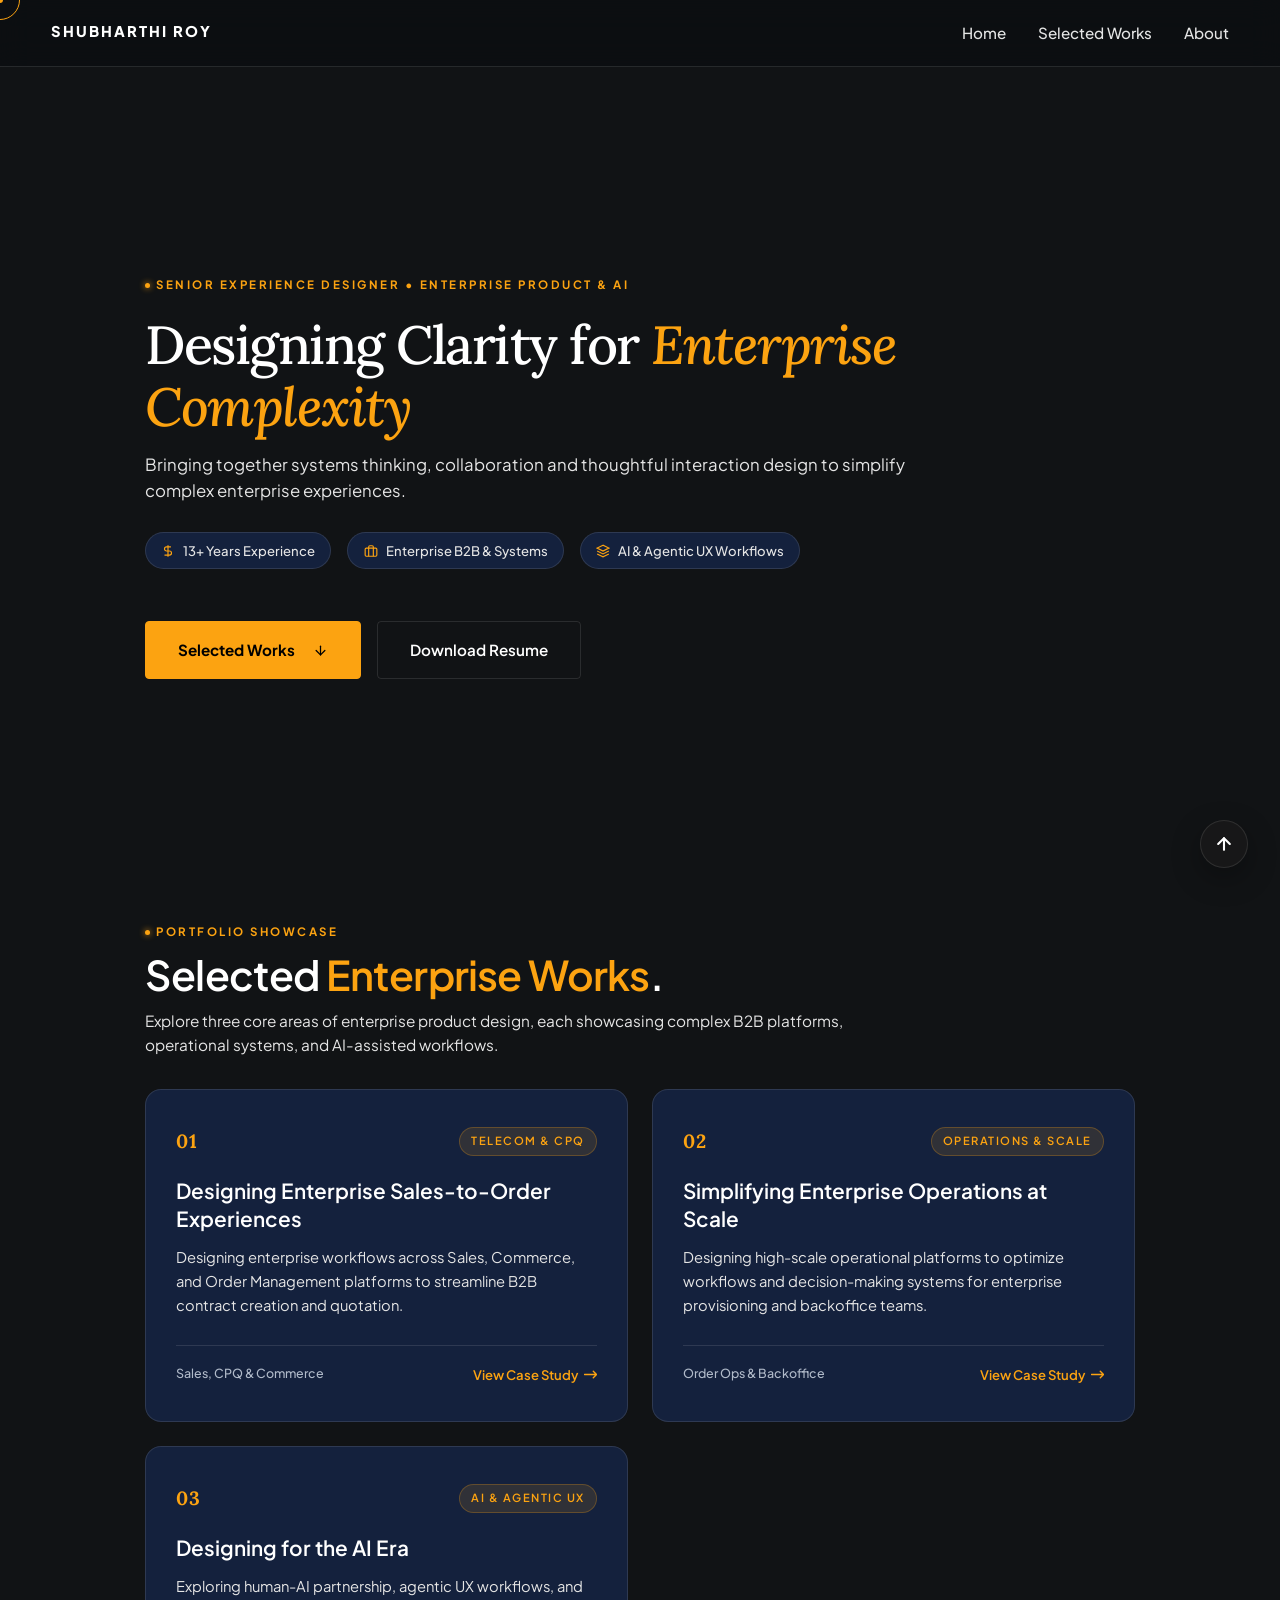
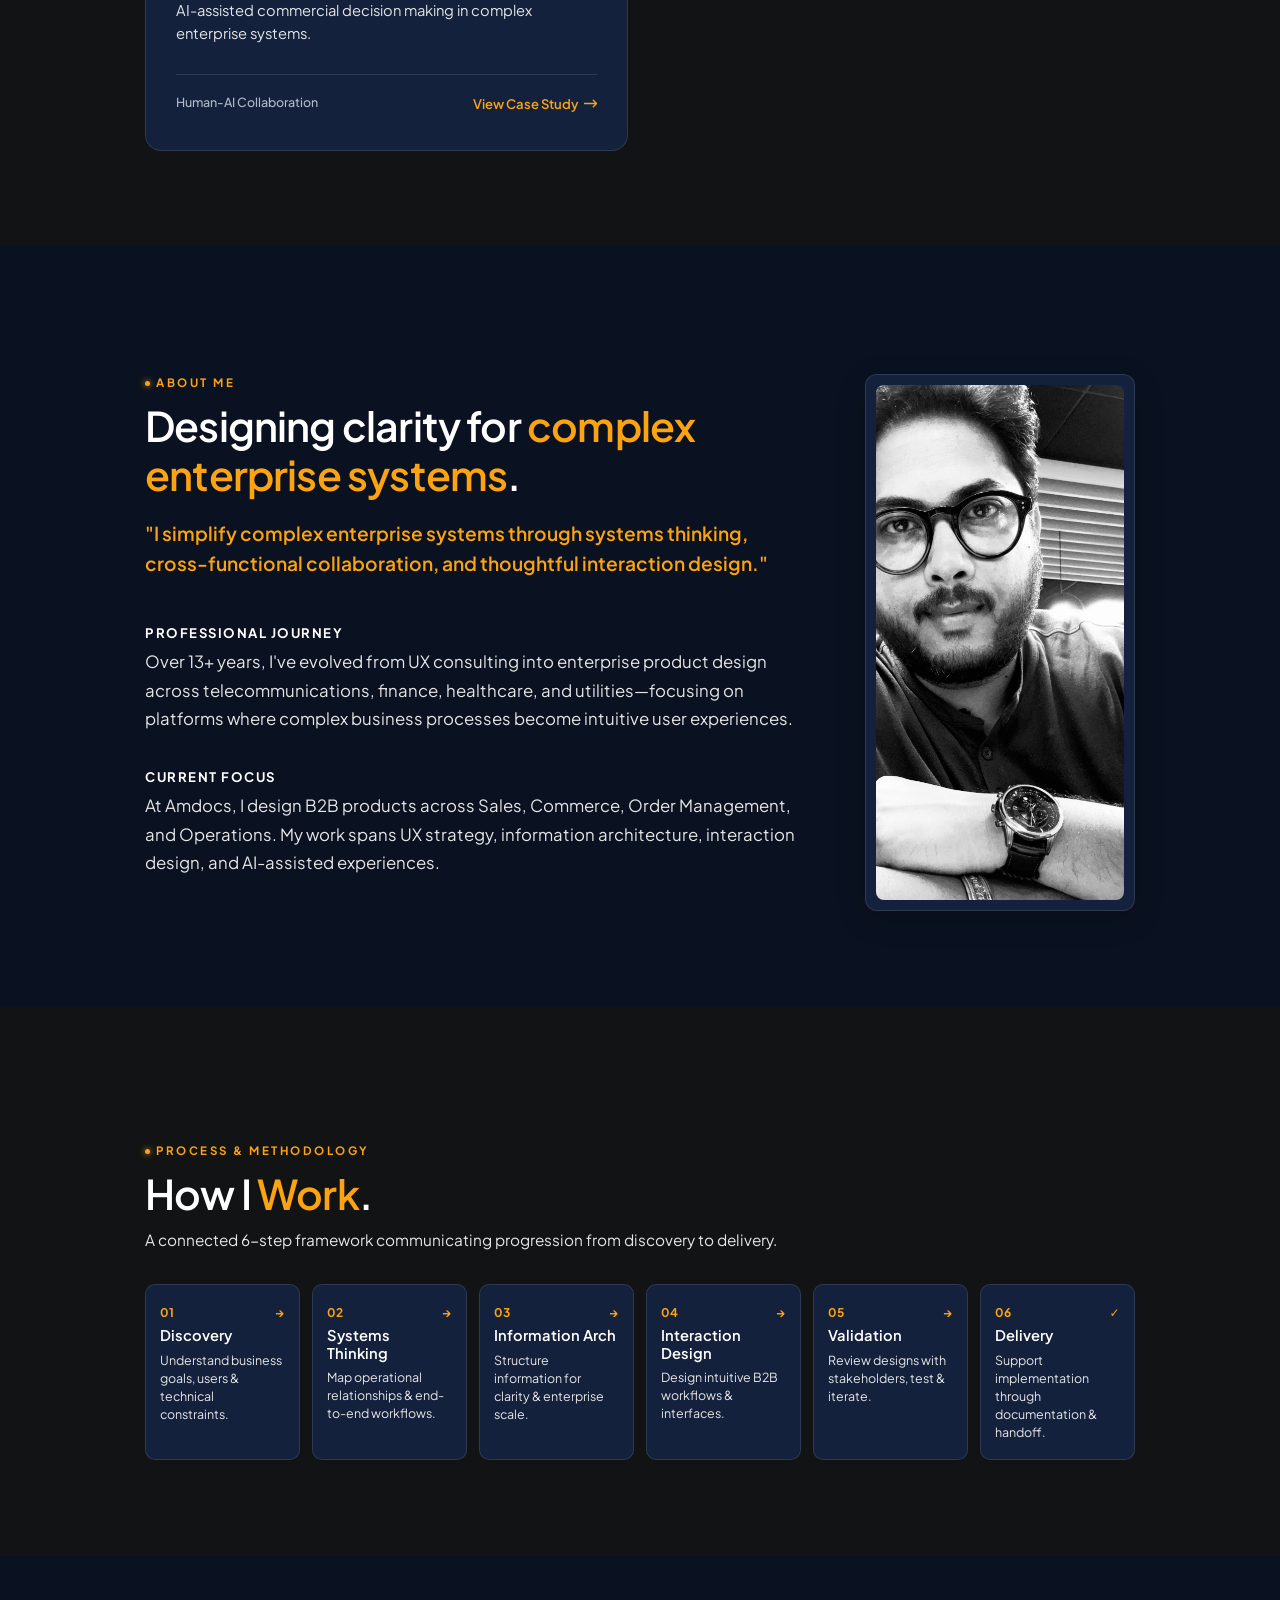
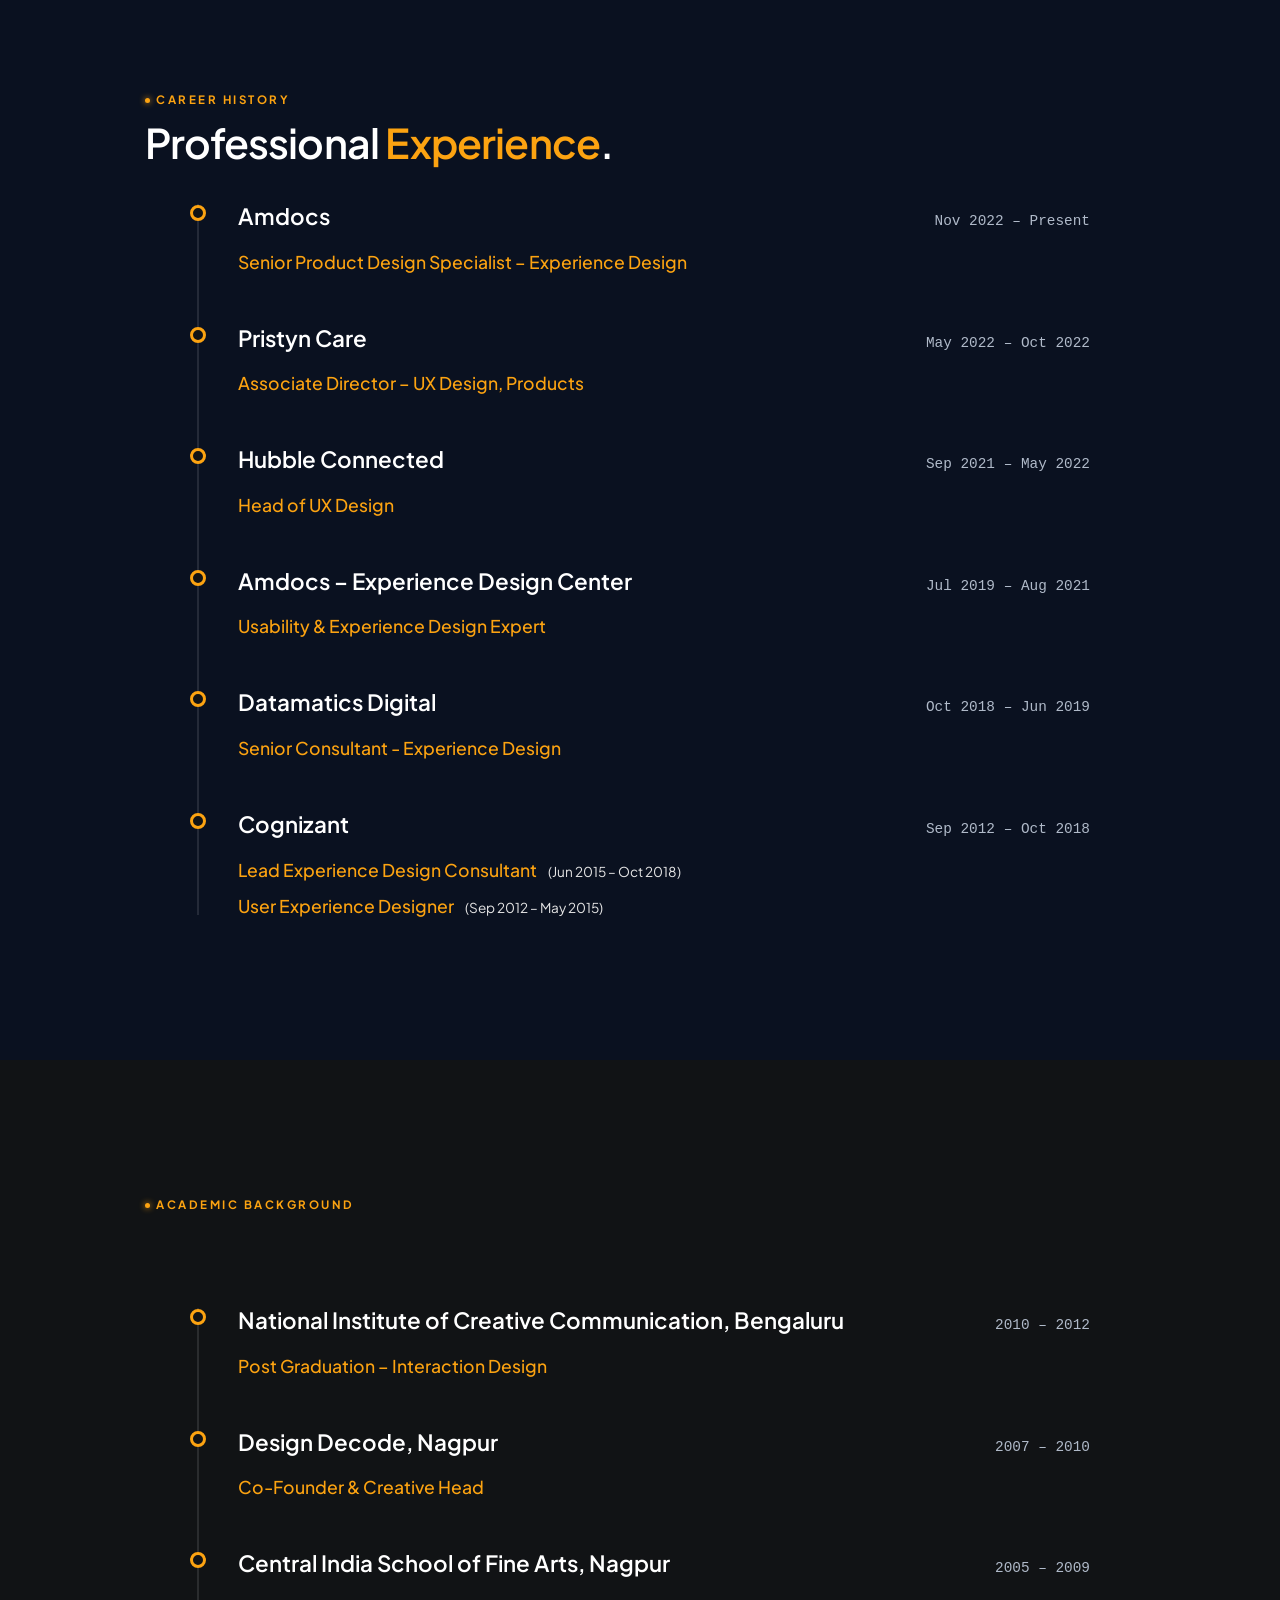
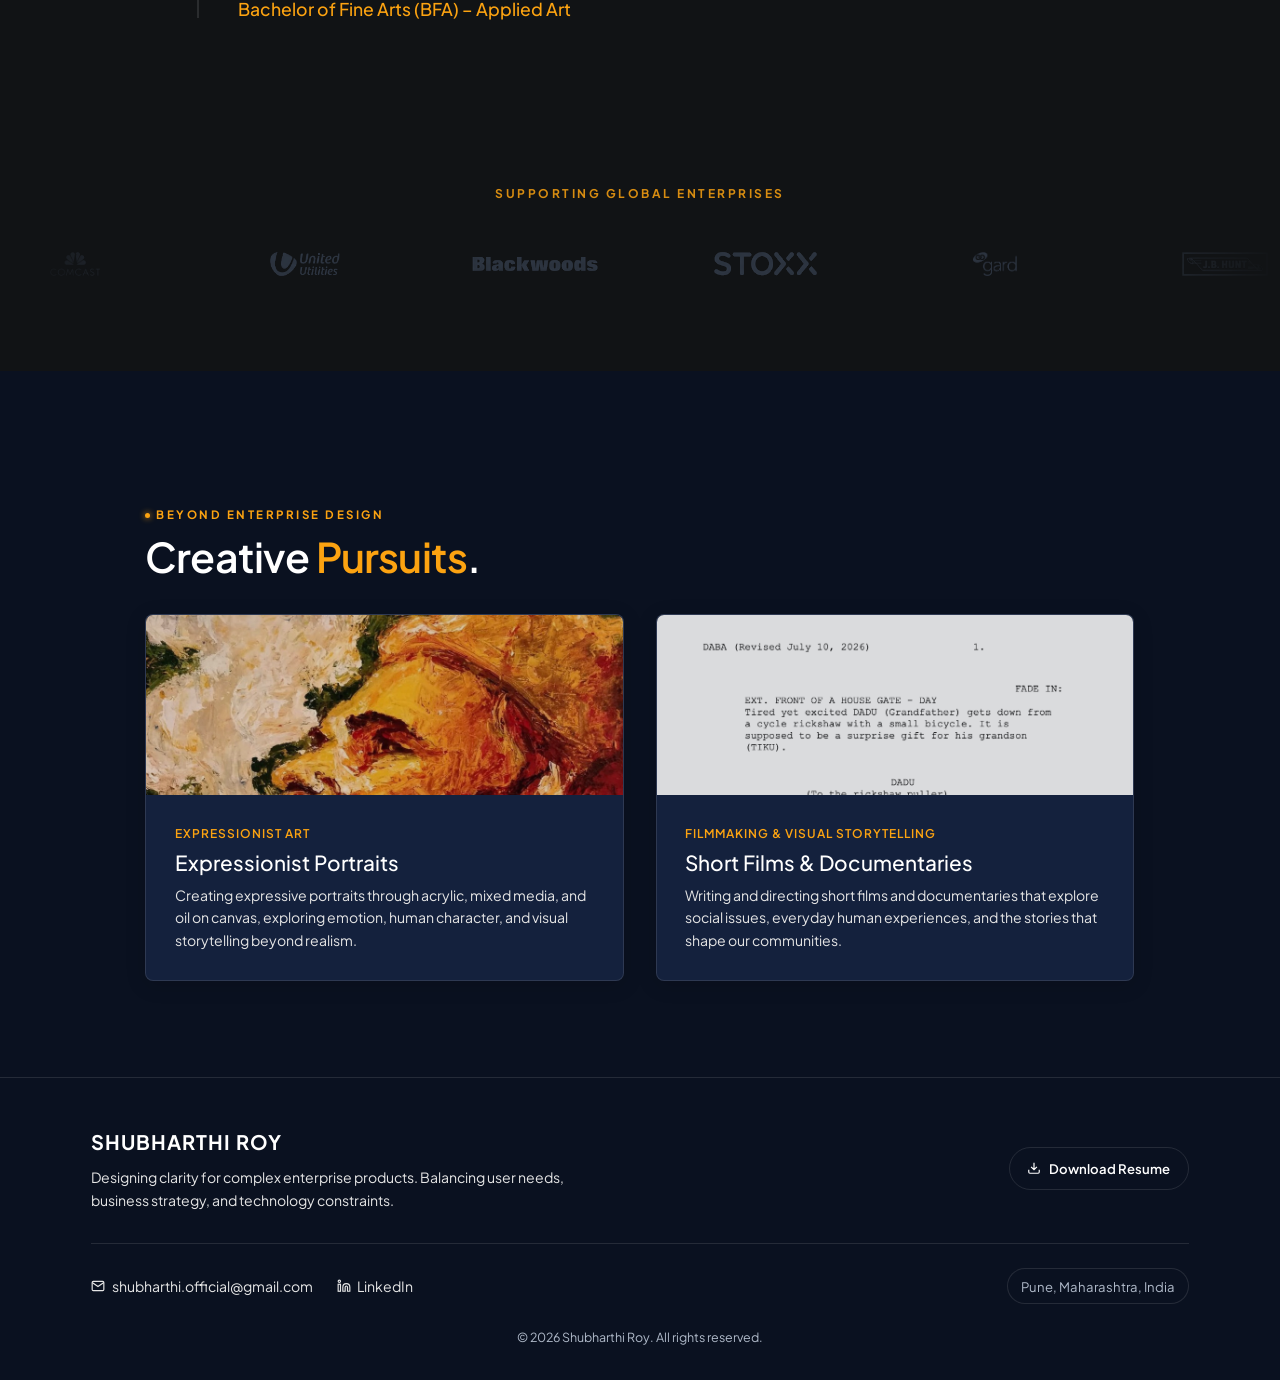
==== index.html @ bf648037 "Executive Summary" ====
<!DOCTYPE html>
<html lang="en" data-theme="dark">
<head>
    <meta charset="UTF-8">
    <meta name="viewport" content="width=device-width, initial-scale=1.0">
    <title>Shubharthi Roy | Senior UX Designer | Enterprise Product & AI Experience</title>
    <meta name="description" content="Portfolio of Shubharthi Roy, Senior UX Designer specializing in Enterprise Product Design, Systems Thinking, AI-powered experiences, and B2B Sales-to-Order workflows.">
    <meta name="author" content="Shubharthi Roy">
    
    <!-- Favicon Branding -->
    <link rel="apple-touch-icon" sizes="180x180" href="assets/favicons/apple-touch-icon.png">
    <link rel="icon" type="image/png" sizes="32x32" href="assets/favicons/favicon-32x32.png">
    <link rel="icon" type="image/png" sizes="16x16" href="assets/favicons/favicon-16x16.png">
    <link rel="icon" type="image/svg+xml" href="assets/favicons/favicon.svg">
    <link rel="shortcut icon" href="assets/favicons/favicon.ico">
    
    <!-- Open Graph / Social Metadata -->
    <meta property="og:type" content="website">
    <meta property="og:title" content="Shubharthi Roy | Senior UX Designer | Enterprise Product & AI Experience">
    <meta property="og:description" content="Portfolio of Shubharthi Roy, Senior UX Designer specializing in Enterprise Product Design, Systems Thinking, AI-powered experiences, and B2B Sales-to-Order workflows.">
    <meta property="og:url" content="https://shubharthi.design">
    
    <script>
        const theme = localStorage.getItem('theme') || 'dark';
        document.documentElement.setAttribute('data-theme', theme);
    </script>
    <link rel="stylesheet" href="css/style.css?v=23.0">
    <link rel="stylesheet" href="css/about.css?v=23.0">
    <link rel="stylesheet" href="css/work.css?v=23.0">
    <link rel="stylesheet" href="css/v2-motion.css?v=23.0">

    <!-- Microsoft Clarity Tracking Code -->
    <script type="text/javascript">
        (function(c,l,a,r,i,t,y){
            c[a]=c[a]||function(){(c[a].q=c[a].q||[]).push(arguments)};
            t=l.createElement(r);t.async=1;t.src="https://www.clarity.ms/tag/"+i;
            y=l.getElementsByTagName(r)[0];y.parentNode.insertBefore(t,y);
        })(window, document, "clarity", "script", "xqhkf5xavr");
    </script>
</head>
<body>

    <!-- Custom Cursor Nodes -->
    <div class="custom-cursor-dot"></div>
    <div class="custom-cursor-circle"></div>

    <!-- Navigation Header (Strict Minimal: Home | Selected Works | About) -->
    <header>
        <div class="header-main-nav">
            <a href="#" class="logo">Shubharthi Roy</a>
            <nav>
                <ul class="nav-links">
                    <li><a href="#">Home</a></li>
                    <li><a href="#work">Selected Works</a></li>
                    <li><a href="#about">About</a></li>
                </ul>
                <button class="mobile-nav-toggle" aria-label="Toggle navigation menu" aria-expanded="false">
                    <span class="hamburger-bar"></span>
                    <span class="hamburger-bar"></span>
                    <span class="hamburger-bar"></span>
                </button>
            </nav>
        </div>
    </header>
 
    <main>
        
        <!-- SECTION 1: HERO SECTION (REDUCED HEIGHT 15-20%) -->
        <section class="hero v2-section">
            <div class="v2-container">
                <div class="v2-section-eyebrow reveal-text">Senior Experience Designer • Enterprise Product &amp; AI</div>
                <h1 class="hero-title reveal-text delay-1">
                    Designing Clarity for <span class="accent-glow">Enterprise Complexity</span>
                </h1>
                <p class="hero-description reveal-text delay-2">
                    Bringing together systems thinking, collaboration and thoughtful interaction design to simplify complex enterprise experiences.
                </p>

                <!-- Hero Scannable Metrics Row -->
                <div class="hero-metrics-row reveal-up delay-3">
                    <div class="hero-metric-pill">
                        <svg viewBox="0 0 24 24" fill="none" stroke="currentColor" stroke-width="2"><path d="M12 2v20M17 5H9.5a3.5 3.5 0 0 0 0 7h5a3.5 3.5 0 0 1 0 7H6"/></svg>
                        13+ Years Experience
                    </div>
                    <div class="hero-metric-pill">
                        <svg viewBox="0 0 24 24" fill="none" stroke="currentColor" stroke-width="2"><rect x="2" y="7" width="20" height="14" rx="2" ry="2"/><path d="M16 21V5a2 2 0 0 0-2-2h-4a2 2 0 0 0-2 2v16"/></svg>
                        Enterprise B2B &amp; Systems
                    </div>
                    <div class="hero-metric-pill">
                        <svg viewBox="0 0 24 24" fill="none" stroke="currentColor" stroke-width="2"><path d="M12 2L2 7l10 5 10-5-10-5zM2 17l10 5 10-5M2 12l10 5 10-5"/></svg>
                        AI &amp; Agentic UX Workflows
                    </div>
                </div>

                <div class="hero-buttons reveal-up delay-4">
                    <a href="#work" class="btn btn-primary">
                        Selected Works
                        <svg width="15" height="15" viewBox="0 0 24 24" fill="none" stroke="currentColor" stroke-width="2" stroke-linecap="round" stroke-linejoin="round" style="margin-left: 0.35rem;"><line x1="12" y1="5" x2="12" y2="19"></line><polyline points="19 12 12 19 5 12"></polyline></svg>
                    </a>
                    <a href="assets/Shubharthi_Roy_Resume.pdf" class="btn btn-secondary" download="Shubharthi_Roy_Resume.pdf" target="_blank">Download Resume</a>
                </div>
            </div>
        </section>

        <!-- SECTION 2: SELECTED ENTERPRISE WORK (IMMEDIATE RECRUITER REACH BELOW HERO) -->
        <section id="work" class="v2-section" style="scroll-margin-top: 75px;">
            <div class="v2-container">
                <div class="v2-section-header">
                    <div class="v2-section-eyebrow reveal-text">Portfolio Showcase</div>
                    <h2 class="v2-section-title reveal-text delay-1">
                        Selected <span>Enterprise Works</span>.
                    </h2>
                    <p class="v2-section-desc reveal-text delay-2">
                        Explore three core areas of enterprise product design, each showcasing complex B2B platforms, operational systems, and AI-assisted workflows.
                    </p>
                </div>

                <div class="v2-work-grid">
                    <!-- Case Study 1 -->
                    <a href="sales-to-order.html" class="v2-case-card reveal-up delay-1">
                        <div>
                            <div class="v2-case-card-header">
                                <span class="v2-case-num">01</span>
                                <span class="v2-case-tag">Telecom &amp; CPQ</span>
                            </div>
                            <h3 class="v2-case-title">Designing Enterprise Sales-to-Order Experiences</h3>
                            <p class="v2-case-desc">Designing enterprise workflows across Sales, Commerce, and Order Management platforms to streamline B2B contract creation and quotation.</p>
                        </div>
                        <div class="v2-case-footer">
                            <span class="v2-case-highlight">Sales, CPQ &amp; Commerce</span>
                            <span class="v2-case-cta">
                                View Case Study 
                                <svg viewBox="0 0 14 14" fill="none"><path d="M10 3.5L13.5 7L10 10.5M13.5 7H0.5" stroke="currentColor" stroke-width="1.5" stroke-linecap="round"/></svg>
                            </span>
                        </div>
                    </a>

                    <!-- Case Study 2 -->
                    <a href="operational-systems.html" class="v2-case-card reveal-up delay-2">
                        <div>
                            <div class="v2-case-card-header">
                                <span class="v2-case-num">02</span>
                                <span class="v2-case-tag">Operations &amp; Scale</span>
                            </div>
                            <h3 class="v2-case-title">Simplifying Enterprise Operations at Scale</h3>
                            <p class="v2-case-desc">Designing high-scale operational platforms to optimize workflows and decision-making systems for enterprise provisioning and backoffice teams.</p>
                        </div>
                        <div class="v2-case-footer">
                            <span class="v2-case-highlight">Order Ops &amp; Backoffice</span>
                            <span class="v2-case-cta">
                                View Case Study 
                                <svg viewBox="0 0 14 14" fill="none"><path d="M10 3.5L13.5 7L10 10.5M13.5 7H0.5" stroke="currentColor" stroke-width="1.5" stroke-linecap="round"/></svg>
                            </span>
                        </div>
                    </a>

                    <!-- Case Study 3 -->
                    <a href="agentic-workflows.html" class="v2-case-card reveal-up delay-3">
                        <div>
                            <div class="v2-case-card-header">
                                <span class="v2-case-num">03</span>
                                <span class="v2-case-tag">AI &amp; Agentic UX</span>
                            </div>
                            <h3 class="v2-case-title">Designing for the AI Era</h3>
                            <p class="v2-case-desc">Exploring human-AI partnership, agentic UX workflows, and AI-assisted commercial decision making in complex enterprise systems.</p>
                        </div>
                        <div class="v2-case-footer">
                            <span class="v2-case-highlight">Human-AI Collaboration</span>
                            <span class="v2-case-cta">
                                View Case Study 
                                <svg viewBox="0 0 14 14" fill="none"><path d="M10 3.5L13.5 7L10 10.5M13.5 7H0.5" stroke="currentColor" stroke-width="1.5" stroke-linecap="round"/></svg>
                            </span>
                        </div>
                    </a>

                </div>
            </div>
        </section>

        <!-- SECTION 3: ABOUT (COMPRESSED BY ~30%, REPLACED PHILOSOPHY WITH ONE CONCISE SENTENCE) -->
        <section id="about" class="v2-section" style="scroll-margin-top: 75px; background: var(--bg-tertiary);">
            <div class="v2-container">
                <div class="about-hero-grid">
                    
                    <div class="about-hero-left">
                        <span class="v2-section-eyebrow reveal-text">About Me</span>
                        <h2 class="v2-section-title reveal-text delay-1" style="margin-bottom: 1.25rem;">
                            Designing clarity for <span>complex enterprise systems</span>.
                        </h2>
                        
                        <!-- Concise Authentic Headline Statement -->
                        <p class="about-lead reveal-text delay-2" style="font-size: clamp(1.05rem, 1.8vw, 1.2rem); color: var(--accent-gold); margin-bottom: 1.75rem; line-height: 1.55; font-weight: 600;">
                            "I simplify complex enterprise systems through systems thinking, cross-functional collaboration, and thoughtful interaction design."
                        </p>

                        <div class="about-paragraphs reveal-up delay-3" style="gap: 1rem;">
                            <div>
                                <div class="about-subheading">Professional Journey</div>
                                <p>Over 13+ years, I've evolved from UX consulting into enterprise product design across telecommunications, finance, healthcare, and utilities—focusing on platforms where complex business processes become intuitive user experiences.</p>
                            </div>
                            <div>
                                <div class="about-subheading">Current Focus</div>
                                <p>At Amdocs, I design B2B products across Sales, Commerce, Order Management, and Operations. My work spans UX strategy, information architecture, interaction design, and AI-assisted experiences.</p>
                            </div>
                        </div>
                    </div>
 
                    <div class="about-portrait-wrap reveal-up delay-2">
                        <div class="portrait-frame">
                            <img src="assets/shubharthi_portrait.jpg?v=9.0" alt="Shubharthi Roy Portrait" class="about-portrait-img">
                        </div>
                    </div>
 
                </div>
            </div>
        </section>

        <!-- SECTION 4: HOW I WORK (CONNECTED WORKFLOW PROCESS) -->
        <section class="v2-section">
            <div class="v2-container">
                <div class="v2-section-header">
                    <div class="v2-section-eyebrow reveal-text">Process &amp; Methodology</div>
                    <h2 class="v2-section-title reveal-text delay-1">
                        How I <span>Work</span>.
                    </h2>
                    <p class="v2-section-desc reveal-text delay-2">
                        A connected 6-step framework communicating progression from discovery to delivery.
                    </p>
                </div>

                <div class="v2-workflow-connected-row">
                    <div class="v2-workflow-step-card reveal-up delay-1">
                        <div class="v2-workflow-num"><span>01</span> <span>&rarr;</span></div>
                        <h3 class="v2-workflow-title">Discovery</h3>
                        <p class="v2-workflow-desc">Understand business goals, users &amp; technical constraints.</p>
                    </div>
                    <div class="v2-workflow-step-card reveal-up delay-2">
                        <div class="v2-workflow-num"><span>02</span> <span>&rarr;</span></div>
                        <h3 class="v2-workflow-title">Systems Thinking</h3>
                        <p class="v2-workflow-desc">Map operational relationships &amp; end-to-end workflows.</p>
                    </div>
                    <div class="v2-workflow-step-card reveal-up delay-3">
                        <div class="v2-workflow-num"><span>03</span> <span>&rarr;</span></div>
                        <h3 class="v2-workflow-title">Information Arch</h3>
                        <p class="v2-workflow-desc">Structure information for clarity &amp; enterprise scale.</p>
                    </div>
                    <div class="v2-workflow-step-card reveal-up delay-4">
                        <div class="v2-workflow-num"><span>04</span> <span>&rarr;</span></div>
                        <h3 class="v2-workflow-title">Interaction Design</h3>
                        <p class="v2-workflow-desc">Design intuitive B2B workflows &amp; interfaces.</p>
                    </div>
                    <div class="v2-workflow-step-card reveal-up delay-5">
                        <div class="v2-workflow-num"><span>05</span> <span>&rarr;</span></div>
                        <h3 class="v2-workflow-title">Validation</h3>
                        <p class="v2-workflow-desc">Review designs with stakeholders, test &amp; iterate.</p>
                    </div>
                    <div class="v2-workflow-step-card reveal-up delay-5">
                        <div class="v2-workflow-num"><span>06</span> <span>&#10003;</span></div>
                        <h3 class="v2-workflow-title">Delivery</h3>
                        <p class="v2-workflow-desc">Support implementation through documentation &amp; handoff.</p>
                    </div>
                </div>
            </div>
        </section>

        <!-- SECTION 5: EXPERIENCE -->
        <section id="experience" class="v2-section" style="scroll-margin-top: 75px; background: var(--bg-tertiary);">
            <div class="v2-container">
                <div class="v2-section-header">
                    <div class="v2-section-eyebrow reveal-text">Career History</div>
                    <h2 class="v2-section-title reveal-text delay-1">
                        Professional <span>Experience</span>.
                    </h2>
                </div>

                <div class="timeline reveal-up delay-2">
                    <div class="timeline-item">
                        <div class="timeline-dot"></div>
                        <div class="timeline-meta">
                            <div class="timeline-company">Amdocs</div>
                            <div class="timeline-date">Nov 2022 – Present</div>
                        </div>
                        <div class="timeline-role">Senior Product Design Specialist – Experience Design</div>
                    </div>

                    <div class="timeline-item">
                        <div class="timeline-dot"></div>
                        <div class="timeline-meta">
                            <div class="timeline-company">Pristyn Care</div>
                            <div class="timeline-date">May 2022 – Oct 2022</div>
                        </div>
                        <div class="timeline-role">Associate Director – UX Design, Products</div>
                    </div>

                    <div class="timeline-item">
                        <div class="timeline-dot"></div>
                        <div class="timeline-meta">
                            <div class="timeline-company">Hubble Connected</div>
                            <div class="timeline-date">Sep 2021 – May 2022</div>
                        </div>
                        <div class="timeline-role">Head of UX Design</div>
                    </div>

                    <div class="timeline-item">
                        <div class="timeline-dot"></div>
                        <div class="timeline-meta">
                            <div class="timeline-company">Amdocs – Experience Design Center</div>
                            <div class="timeline-date">Jul 2019 – Aug 2021</div>
                        </div>
                        <div class="timeline-role">Usability &amp; Experience Design Expert</div>
                    </div>

                    <div class="timeline-item">
                        <div class="timeline-dot"></div>
                        <div class="timeline-meta">
                            <div class="timeline-company">Datamatics Digital</div>
                            <div class="timeline-date">Oct 2018 – Jun 2019</div>
                        </div>
                        <div class="timeline-role">Senior Consultant - Experience Design</div>
                    </div>

                    <div class="timeline-item">
                        <div class="timeline-dot"></div>
                        <div class="timeline-meta">
                            <div class="timeline-company">Cognizant</div>
                            <div class="timeline-date">Sep 2012 – Oct 2018</div>
                        </div>
                        <div class="timeline-role" style="margin-bottom: 0.5rem;">
                            Lead Experience Design Consultant <span style="font-size: 0.85rem; color: var(--text-secondary); margin-left: 0.5rem; font-weight: normal;">(Jun 2015 – Oct 2018)</span>
                        </div>
                        <div class="timeline-role">
                            User Experience Designer <span style="font-size: 0.85rem; color: var(--text-secondary); margin-left: 0.5rem; font-weight: normal;">(Sep 2012 – May 2015)</span>
                        </div>
                    </div>
                </div>
            </div>
        </section>

        <!-- SECTION 6: EDUCATION -->
        <section class="v2-section">
            <div class="v2-container">
                <div class="v2-section-header">
                    <div class="v2-section-eyebrow reveal-text">Academic Background</div>
                    <h2 class="v2-section-title reveal-text delay-1">
                        Design Education &amp; <span>Entrepreneurship</span>.
                    </h2>
                </div>

                <div class="timeline reveal-up delay-2">
                    <div class="timeline-item">
                        <div class="timeline-dot"></div>
                        <div class="timeline-meta">
                            <div class="timeline-company">National Institute of Creative Communication, Bengaluru</div>
                            <div class="timeline-date">2010 – 2012</div>
                        </div>
                        <div class="timeline-role">Post Graduation – Interaction Design</div>
                    </div>

                    <div class="timeline-item">
                        <div class="timeline-dot"></div>
                        <div class="timeline-meta">
                            <div class="timeline-company">Design Decode, Nagpur</div>
                            <div class="timeline-date">2007 – 2010</div>
                        </div>
                        <div class="timeline-role">Co-Founder &amp; Creative Head</div>
                    </div>

                    <div class="timeline-item">
                        <div class="timeline-dot"></div>
                        <div class="timeline-meta">
                            <div class="timeline-company">Central India School of Fine Arts, Nagpur</div>
                            <div class="timeline-date">2005 – 2009</div>
                        </div>
                        <div class="timeline-role">Bachelor of Fine Arts (BFA) – Applied Art</div>
                    </div>
                </div>
            </div>
        </section>

        <!-- SECTION 7: SUPPORTING GLOBAL ENTERPRISES (TRUSTED BY - MOVED BELOW EXPERIENCE & EDUCATION) -->
        <section class="client-ticker-section v2-section">
            <div class="v2-container" style="text-align: center;">
                <div class="ticker-title reveal-text" style="font-size: 0.75rem; letter-spacing: 2.5px; text-transform: uppercase; color: var(--accent-gold); font-weight: 700; margin-bottom: 0.85rem;">
                    Supporting Global Enterprises
                </div>
            </div>
            <div class="ticker-wrap reveal-up delay-1">
                <div class="ticker-track">
                    <div class="ticker-item">
                        <img src="assets/logos/comcast.png?v=9.0" alt="Comcast" class="ticker-logo">
                        <div class="logo-info"><span class="logo-name">Comcast</span></div>
                    </div>
                    <div class="ticker-item">
                        <img src="assets/logos/united_utilities.png?v=9.0" alt="United Utilities" class="ticker-logo">
                        <div class="logo-info"><span class="logo-name">United Utilities</span></div>
                    </div>
                    <div class="ticker-item">
                        <img src="assets/logos/blackwoods.png?v=9.0" alt="Blackwoods" class="ticker-logo">
                        <div class="logo-info"><span class="logo-name">Blackwoods</span></div>
                    </div>
                    <div class="ticker-item">
                        <img src="assets/logos/stoxx.png?v=9.0" alt="STOXX" class="ticker-logo">
                        <div class="logo-info"><span class="logo-name">STOXX</span></div>
                    </div>
                    <div class="ticker-item">
                        <img src="assets/logos/gard.png?v=9.0" alt="Gard" class="ticker-logo">
                        <div class="logo-info"><span class="logo-name">Gard</span></div>
                    </div>
                    <div class="ticker-item">
                        <img src="assets/logos/jb_hunt.png?v=9.0" alt="J.B. Hunt" class="ticker-logo">
                        <div class="logo-info"><span class="logo-name">J.B. Hunt</span></div>
                    </div>
                    <div class="ticker-item">
                        <img src="assets/logos/delta.png?v=9.0" alt="Delta" class="ticker-logo">
                        <div class="logo-info"><span class="logo-name">Delta</span></div>
                    </div>
                    <div class="ticker-item">
                        <img src="assets/logos/autorabit.png?v=9.0" alt="AutoRabit" class="ticker-logo">
                        <div class="logo-info"><span class="logo-name">AutoRabit</span></div>
                    </div>
                    <div class="ticker-item">
                        <img src="assets/logos/allergan.png?v=9.0" alt="Allergan" class="ticker-logo">
                        <div class="logo-info"><span class="logo-name">Allergan</span></div>
                    </div>
                    <div class="ticker-item">
                        <img src="assets/logos/malaysia_airports.png?v=9.0" alt="Malaysia Airports" class="ticker-logo">
                        <div class="logo-info"><span class="logo-name">Malaysia Airports</span></div>
                    </div>
                    <div class="ticker-item">
                        <img src="assets/logos/pldt.png?v=9.0" alt="PLDT" class="ticker-logo">
                        <div class="logo-info"><span class="logo-name">PLDT</span></div>
                    </div>
                    <div class="ticker-item">
                        <img src="assets/logos/lufthansa.png?v=9.0" alt="Lufthansa" class="ticker-logo">
                        <div class="logo-info"><span class="logo-name">Lufthansa</span></div>
                    </div>
                    <div class="ticker-item">
                        <img src="assets/logos/kimberly_clark.png?v=9.0" alt="Kimberly-Clark" class="ticker-logo">
                        <div class="logo-info"><span class="logo-name">Kimberly-Clark</span></div>
                    </div>
                    <div class="ticker-item">
                        <img src="assets/logos/amdocs.png?v=9.0" alt="Amdocs" class="ticker-logo">
                        <div class="logo-info"><span class="logo-name">Amdocs</span></div>
                    </div>
                    <div class="ticker-item">
                        <img src="assets/logos/cognizant.png?v=9.0" alt="Cognizant" class="ticker-logo">
                        <div class="logo-info"><span class="logo-name">Cognizant</span></div>
                    </div>
                </div>
            </div>
        </section>

        <!-- SECTION 8: CREATIVE PURSUITS -->
        <section class="v2-section" style="background: var(--bg-tertiary);">
            <div class="v2-container">
                <div class="v2-section-header">
                    <div class="v2-section-eyebrow reveal-text">Beyond Enterprise Design</div>
                    <h2 class="v2-section-title reveal-text delay-1">
                        Creative <span>Pursuits</span>.
                    </h2>
                </div>

                <div class="about-creative-grid reveal-up delay-2">
                    <div class="art-card">
                        <div class="art-visual">
                            <img src="assets/expressionist_painting.jpg?v=9.0" alt="Expressionist Portraits oil painting studies" class="art-canvas-img" style="object-position: top;">
                        </div>
                        <div class="art-details">
                            <span class="art-tag">Expressionist Art</span>
                            <h3 class="art-name">Expressionist Portraits</h3>
                            <p class="art-desc">Creating expressive portraits through acrylic, mixed media, and oil on canvas, exploring emotion, human character, and visual storytelling beyond realism.</p>
                        </div>
                    </div>

                    <div class="art-card">
                        <div class="art-visual">
                            <img src="assets/creative-filmmaking.png?v=9.0" alt="Short Films & Documentaries screenplay script page" class="art-canvas-img" style="object-position: top;">
                        </div>
                        <div class="art-details">
                            <span class="art-tag">Filmmaking &amp; Visual Storytelling</span>
                            <h3 class="art-name">Short Films &amp; Documentaries</h3>
                            <p class="art-desc">Writing and directing short films and documentaries that explore social issues, everyday human experiences, and the stories that shape our communities.</p>
                        </div>
                    </div>
                </div>
            </div>
        </section>

    </main>

    <!-- SECTION 9: FOOTER -->
    <footer id="contact" class="v2-footer-simple">
        <div class="v2-container">
            <div class="v2-footer-content">
                <div class="v2-footer-brand">
                    <a href="index.html" class="logo">SHUBHARTHI ROY</a>
                    <p class="v2-footer-tagline">Designing clarity for complex enterprise products. Balancing user needs, business strategy, and technology constraints.</p>
                </div>
                <div>
                    <a href="assets/Shubharthi_Roy_Resume.pdf" class="btn btn-secondary btn-sm" download="Shubharthi_Roy_Resume.pdf" target="_blank" style="padding: 0.6rem 1.1rem; font-size: 0.82rem; display: inline-flex; align-items: center; gap: 0.5rem; border-radius: 100px;">
                        <svg viewBox="0 0 24 24" fill="none" stroke="currentColor" stroke-width="2" width="14" height="14"><path d="M21 15v4a2 2 0 0 1-2 2H5a2 2 0 0 1-2-2v-4M7 10l5 5 5-5M12 15V3"/></svg>
                        Download Resume
                    </a>
                </div>
            </div>

            <div style="display: flex; justify-content: space-between; align-items: center; border-top: 1px solid var(--card-border); padding-top: 1.5rem; flex-wrap: wrap; gap: 1rem;">
                <div style="display: flex; gap: 1.5rem; align-items: center;">
                    <a href="mailto:shubharthi.official@gmail.com" style="color: var(--text-secondary); text-decoration: none; font-size: 0.88rem; display: flex; align-items: center; gap: 0.4rem;">
                        <svg viewBox="0 0 24 24" fill="none" stroke="currentColor" stroke-width="2" width="14" height="14"><path d="M4 4h16c1.1 0 2 .9 2 2v12c0 1.1-.9 2-2 2H4c-1.1 0-2-.9-2-2V6c0-1.1.9-2 2-2z"/><polyline points="22,6 12,13 2,6"/></svg>
                        shubharthi.official@gmail.com
                    </a>
                    <a href="https://linkedin.com/in/shubharthi" target="_blank" rel="noopener noreferrer" style="color: var(--text-secondary); text-decoration: none; font-size: 0.88rem; display: flex; align-items: center; gap: 0.4rem;">
                        <svg viewBox="0 0 24 24" fill="none" stroke="currentColor" stroke-width="2" width="14" height="14"><path d="M16 8a6 6 0 0 1 6 6v7h-4v-7a2 2 0 0 0-2-2 2 2 0 0 0-2 2v7h-4v-7a6 6 0 0 1 6-6z"/><rect x="2" y="9" width="4" height="12"/><circle cx="4" cy="4" r="2"/></svg>
                        LinkedIn
                    </a>
                </div>

                <div class="location-badge" style="font-size: 0.82rem; color: var(--text-tertiary);">
                    Pune, Maharashtra, India
                </div>
            </div>

            <div style="margin-top: 1.5rem; text-align: center; font-size: 0.78rem; color: var(--text-tertiary);">
                &copy; 2026 Shubharthi Roy. All rights reserved.
            </div>
        </div>
    </footer>

    <!-- JS scripts -->
    <script src="js/app.js?v=23.0"></script>
    <script src="js/cred-motion.js?v=23.0"></script>
</body>
</html>
---- css/style.css ----
/* 
   Shubharthi Roy - Portfolio Design System & Stylesheet
   Theme: Editorial, Modern, Human-crafted, Dark-Mode-First
*/

@import url('https://fonts.googleapis.com/css2?family=Lora:ital,wght@0,400;0,500;0,600;0,700;1,400;1,500&family=Plus+Jakarta+Sans:wght@300;400;500;600;700&display=swap');

/* --- Root variables (Dark Mode System Default) --- */
:root, [data-theme="light"], [data-theme="dark"] {
    --bg-primary: #111315;       /* Deep Charcoal #111315 background layer */
    --bg-secondary: #14213d;     /* Oxford Blue for cards and containers */
    --bg-tertiary: #0a1120;      /* Dark Oxford Blue for section contrast */
    --card-border: rgba(229, 229, 229, 0.12);
    
    --text-primary: #ffffff;     /* Crisp Pure White for headings */
    --text-secondary: #e5e5e5;   /* High-contrast platinum light gray for body & copy */
    --text-tertiary: #b0bac9;    /* Crisp slate silver for muted labels */
    
    /* Accents from Coolors palette */
    --accent-gold: #fca311;      /* Vibrant Orange/Gold accent */
    --accent-blue: #14213d;      /* Oxford Blue */
    --accent-terracotta: #fca311;/* Orange/Gold */
    --accent-gradient: linear-gradient(135deg, #fca311, #ffffff);
    --card-hover-shadow: rgba(252, 163, 17, 0.15);
    --card-hover-bg: #1c2b4d;
    
    --cursor-color: rgba(252, 163, 17, 0.2);
    --cursor-border: #fca311;
    
    --font-serif-hero: 'Lora', Georgia, serif;
    --font-heading: 'Plus Jakarta Sans', system-ui, -apple-system, sans-serif;
    --font-body: 'Plus Jakarta Sans', system-ui, -apple-system, sans-serif;
    
    --transition-smooth: all 0.5s cubic-bezier(0.16, 1, 0.3, 1);
    --transition-snappy: all 0.2s ease-out;
}

/* --- Reset & Global --- */
* {
    box-sizing: border-box;
    margin: 0;
    padding: 0;
}

html {
    scroll-behavior: smooth;
    font-size: 16px;
    background-color: var(--bg-primary);
    color: var(--text-primary);
    font-family: var(--font-body);
    overflow-x: hidden;
}

body {
    background-color: var(--bg-primary);
    color: var(--text-primary);
    line-height: 1.6;
    transition: background-color 0.4s ease, color 0.4s ease, opacity 0.35s ease-in-out, transform 0.35s ease-in-out;
    cursor: none; /* Hide default cursor to use custom magnetic cursor */
    opacity: 1;
}

body.page-exit {
    opacity: 0;
    transform: translateY(12px);
}

a, button {
    cursor: none; /* Hide cursor for interactive items */
}

/* --- Custom Scrollbar --- */
::-webkit-scrollbar {
    width: 8px;
}
::-webkit-scrollbar-track {
    background: var(--bg-primary);
}
::-webkit-scrollbar-thumb {
    background: var(--bg-secondary);
    border-radius: 4px;
}
::-webkit-scrollbar-thumb:hover {
    background: var(--accent-gold);
}

/* --- Typography --- */
h1, h2, h3, h4 {
    font-family: var(--font-heading);
    font-weight: 500;
    line-height: 1.2;
}

p {
    font-size: 1.05rem;
    color: var(--text-secondary);
    font-weight: 400;
}

/* --- Custom Cursor --- */
.custom-cursor-dot {
    width: 6px;
    height: 6px;
    background-color: var(--cursor-border);
    position: fixed;
    border-radius: 50%;
    pointer-events: none;
    z-index: 100001;
    transform: translate(-50%, -50%);
    transition: width 0.2s, height 0.2s, background-color 0.2s;
}

.custom-cursor-circle {
    width: 40px;
    height: 40px;
    border: 1px solid var(--cursor-border);
    background-color: transparent;
    position: fixed;
    border-radius: 50%;
    pointer-events: none;
    z-index: 100000;
    transform: translate(-50%, -50%);
    transition: transform 0.08s ease-out, width 0.3s, height 0.3s, background-color 0.3s, border-color 0.3s;
}

/* Custom Cursor Hover States */
body.hovering-link .custom-cursor-circle {
    width: 60px;
    height: 60px;
    background-color: var(--cursor-color);
    border-color: transparent;
    transform: translate(-50%, -50%) scale(1.1);
}
body.hovering-link .custom-cursor-dot {
    width: 8px;
    height: 8px;
    background-color: var(--accent-gold);
}

body.hovering-card .custom-cursor-circle {
    width: 80px;
    height: 80px;
    background-color: rgba(222, 93, 78, 0.1);
    border-color: var(--accent-terracotta);
}

.custom-cursor-circle.cursor-loading {
    border-top-color: var(--accent-gold);
    animation: cursor-spin 1s linear infinite;
    width: 30px;
    height: 30px;
}

@keyframes cursor-spin {
    0% { transform: translate(-50%, -50%) rotate(0deg); }
    100% { transform: translate(-50%, -50%) rotate(360deg); }
}

/* --- Header / Navigation --- */
header {
    position: fixed;
    top: 0;
    left: 0;
    width: 100%;
    padding: 0;
    display: flex;
    flex-direction: column;
    z-index: 1000;
    transition: background 0.4s ease, border-bottom 0.4s ease;
}

.header-main-nav {
    width: 100%;
    padding: 1.25rem 4%;
    display: flex;
    justify-content: space-between;
    align-items: center;
    backdrop-filter: blur(15px);
    -webkit-backdrop-filter: blur(15px);
    background: rgba(11, 13, 16, 0.7);
    border-bottom: 1px solid var(--card-border);
    transition: background 0.4s ease, border-bottom 0.4s ease;
    box-sizing: border-box;
}



.logo {
    font-family: var(--font-body);
    font-size: 0.92rem;
    font-weight: 800;
    letter-spacing: 2px;
    text-transform: uppercase;
    color: var(--text-primary);
    text-decoration: none;
    display: inline-flex;
    align-items: center;
    position: relative;
    padding-bottom: 2px;
    transition: var(--transition-smooth);
}

.logo::after {
    content: '';
    position: absolute;
    bottom: 0;
    left: 0;
    width: 0;
    height: 1.5px;
    background-color: var(--accent-gold);
    transition: var(--transition-smooth);
}

.logo:hover {
    letter-spacing: 3.5px;
    opacity: 0.9;
}

.logo:hover::after {
    width: 100%;
}

nav {
    display: flex;
    align-items: center;
    gap: 2.5rem;
}

.nav-links {
    display: flex;
    gap: 2rem;
    list-style: none;
}

.nav-links a {
    text-decoration: none;
    color: var(--text-secondary);
    font-weight: 500;
    font-size: 0.95rem;
    transition: var(--transition-snappy);
    position: relative;
    padding: 0.2rem 0;
}

.nav-links a::after {
    content: '';
    position: absolute;
    bottom: 0;
    left: 0;
    width: 0;
    height: 1px;
    background-color: var(--accent-gold);
    transition: var(--transition-snappy);
}

.nav-links a:hover {
    color: var(--text-primary);
}

.nav-links a:hover::after {
    width: 100%;
}

/* Theme Toggle Button */
.theme-toggle-btn {
    background: none;
    border: none;
    width: 40px;
    height: 40px;
    border-radius: 50%;
    display: flex;
    justify-content: center;
    align-items: center;
    color: var(--text-primary);
    background-color: var(--bg-secondary);
    border: 1px solid var(--card-border);
    transition: var(--transition-smooth);
}

.theme-toggle-btn:hover {
    border-color: var(--accent-gold);
    color: var(--accent-gold);
    transform: rotate(45deg);
}

.theme-toggle-btn svg {
    width: 18px;
    height: 18px;
    fill: currentColor;
}

/* --- Layout Elements --- */
section {
    padding: 8rem 8% 6rem 8%;
    max-width: 1400px;
    margin: 0 auto;
    position: relative;
}

.section-label {
    font-size: 0.85rem;
    font-weight: 600;
    text-transform: uppercase;
    letter-spacing: 2px;
    color: var(--accent-gold);
    margin-bottom: 1rem;
    display: block;
}

.section-title {
    font-family: var(--font-serif-hero) !important;
    font-size: clamp(2rem, 4vw, 3.2rem);
    margin-bottom: 3.5rem;
    max-width: 800px;
}

.section-title span {
    font-style: italic;
    color: var(--accent-terracotta);
}

/* --- Hero Section --- */
.hero {
    height: 100vh;
    min-height: 100vh;
    display: flex;
    flex-direction: column;
    justify-content: center;
    padding-top: 80px;
    padding-bottom: 2rem;
    box-sizing: border-box;
}

.hero-subtitle {
    font-size: clamp(0.95rem, 1.5vw, 1.12rem);
    color: var(--accent-gold);
    font-weight: 500;
    margin-bottom: 1.5rem;
    font-family: var(--font-heading);
    font-style: italic;
}

.hero-title {
    font-family: var(--font-serif-hero) !important;
    font-size: clamp(1.8rem, 4vw, 3.4rem);
    font-weight: 500;
    line-height: 1.1;
    margin-bottom: 2rem;
    letter-spacing: -1.5px;
    max-width: 1100px;
}

.hero-title span.accent-glow {
    color: var(--accent-gold);
    font-style: italic;
}

.hero-description {
    font-size: clamp(0.98rem, 1.3vw, 1.1rem);
    color: var(--text-secondary);
    max-width: 800px;
    margin-bottom: 3.5rem;
}

.hero-buttons {
    display: flex;
    gap: 1.5rem;
    flex-wrap: wrap;
}

.btn {
    display: inline-flex;
    align-items: center;
    gap: 0.8rem;
    padding: 1rem 2rem;
    border-radius: 4px;
    font-weight: 600;
    font-size: 0.95rem;
    text-decoration: none;
    transition: var(--transition-smooth);
    border: 1px solid transparent;
}

.btn-primary {
    background-color: var(--accent-gold);
    border-color: var(--accent-gold);
    color: #000000 !important;
    font-weight: 700;
}

.btn-primary:hover {
    background-color: #e5930e; /* Slightly deeper gold on hover */
    border-color: #e5930e;
    color: #000000 !important;
    transform: translateY(-2px);
}

.btn-secondary {
    background-color: transparent;
    border: 1px solid var(--card-border);
    color: var(--text-primary);
}

.btn-secondary:hover {
    border-color: var(--text-primary);
    transform: translateY(-2px);
}

/* --- Impact Dashboard --- */
.impact-dashboard {
    background-color: var(--bg-secondary);
    padding: 5rem 6%;
    border-radius: 12px;
    border: 1px solid var(--card-border);
    margin-top: -2rem;
    margin-bottom: 4rem;
}

.impact-title {
    font-family: var(--font-body);
    font-size: 0.85rem;
    text-transform: uppercase;
    letter-spacing: 2px;
    color: var(--text-tertiary);
    margin-bottom: 3rem;
    text-align: center;
}

.metrics-container {
    display: grid;
    grid-template-columns: repeat(auto-fit, minmax(250px, 1fr));
    gap: 3rem;
    text-align: center;
}

.metric-card {
    position: relative;
    padding: 1rem;
}

.metric-card:not(:last-child)::after {
    content: '';
    position: absolute;
    right: -1.5rem;
    top: 20%;
    height: 60%;
    width: 1px;
    background-color: var(--card-border);
}

@media (max-width: 768px) {
    .metric-card:not(:last-child)::after {
        display: none;
    }
}

.metric-number {
    font-size: clamp(3rem, 5vw, 4.5rem);
    font-weight: 700;
    color: var(--accent-gold);
    font-family: var(--font-heading);
    line-height: 1;
    margin-bottom: 0.5rem;
}

.metric-number span {
    font-family: var(--font-body);
    font-size: 2rem;
    vertical-align: super;
}

.metric-label {
    font-size: 1.1rem;
    font-weight: 600;
    color: var(--text-primary);
    margin-bottom: 0.5rem;
}

.metric-desc {
    font-size: 0.9rem;
    color: var(--text-tertiary);
    max-width: 220px;
    margin: 0 auto;
}

/* --- Case Studies Grid --- */
.cases-grid {
    display: grid;
    grid-template-columns: repeat(12, 1fr);
    gap: 2.5rem;
}

.case-card {
    grid-column: span 12;
    background-color: var(--bg-secondary);
    border: 1px solid var(--card-border);
    border-radius: 8px;
    overflow: hidden;
    display: flex;
    flex-direction: row;
    min-height: 480px;
    transition: var(--transition-smooth);
    position: relative;
}

.case-card:nth-child(even) {
    flex-direction: row-reverse;
}

.case-card:hover {
    transform: translateY(-8px);
    border-color: rgba(229, 184, 66, 0.2);
    box-shadow: 0 20px 40px rgba(0, 0, 0, 0.3);
}

[data-theme="light"] .case-card:hover {
    box-shadow: 0 20px 40px rgba(0, 0, 0, 0.05);
}

.case-media {
    flex: 1.2;
    min-height: 350px;
    position: relative;
    overflow: hidden;
    background-color: var(--bg-tertiary);
    display: flex;
    justify-content: center;
    align-items: center;
}

/* Geometric Abstract representation of UX concepts */
.case-svg-wrap {
    width: 100%;
    height: 100%;
    display: flex;
    justify-content: center;
    align-items: center;
    padding: 2rem;
    transition: var(--transition-smooth);
}

.case-card:hover .case-svg-wrap {
    transform: scale(1.05);
}

.case-info {
    flex: 1;
    padding: 3.5rem;
    display: flex;
    flex-direction: column;
    justify-content: center;
}

.case-tag {
    font-size: 0.75rem;
    font-weight: 600;
    text-transform: uppercase;
    letter-spacing: 1.5px;
    color: var(--accent-blue);
    margin-bottom: 1rem;
    display: inline-block;
}

.case-card:nth-child(2) .case-tag {
    color: var(--accent-gold);
}

.case-card:nth-child(3) .case-tag {
    color: var(--accent-terracotta);
}

.case-card-title {
    font-size: 2.2rem;
    font-weight: 500;
    margin-bottom: 1.2rem;
    color: var(--text-primary);
}

.case-card-desc {
    color: var(--text-secondary);
    margin-bottom: 2rem;
    font-size: 1rem;
    line-height: 1.6;
}

.case-card-meta {
    display: flex;
    flex-wrap: wrap;
    gap: 0.8rem;
    margin-bottom: 2.5rem;
}

.meta-badge {
    background-color: var(--bg-tertiary);
    color: var(--text-secondary);
    padding: 0.4rem 0.8rem;
    border-radius: 4px;
    font-size: 0.8rem;
    font-weight: 500;
    border: 1px solid var(--card-border);
}

.case-btn {
    align-self: flex-start;
    display: inline-flex;
    align-items: center;
    gap: 0.5rem;
    color: var(--text-primary);
    text-decoration: none;
    font-weight: 600;
    font-size: 0.95rem;
    transition: var(--transition-snappy);
    border-bottom: 1px solid var(--text-tertiary);
    padding-bottom: 2px;
}

.case-btn:hover {
    color: var(--accent-gold);
    border-color: var(--accent-gold);
    gap: 0.8rem;
}

.case-btn svg {
    width: 14px;
    height: 14px;
    fill: currentColor;
    transition: transform 0.2s;
}

.case-btn:hover svg {
    transform: translateX(3px);
}

@media (max-width: 1024px) {
    .case-card, .case-card:nth-child(even) {
        flex-direction: column;
        min-height: auto;
    }
    .case-media {
        height: 300px;
        min-height: auto;
    }
    .case-info {
        padding: 2.5rem;
    }
}

/* --- Core Expertise Section --- */
.expertise-grid {
    display: grid;
    grid-template-columns: repeat(auto-fit, minmax(260px, 1fr));
    gap: 1.25rem;
}

.expertise-card {
    background-color: var(--bg-secondary);
    border: 1px solid var(--card-border);
    border-radius: 8px;
    padding: 2.2rem;
    transition: var(--transition-smooth);
    position: relative;
    overflow: hidden;
}

.expertise-card::before {
    content: '';
    position: absolute;
    top: 0;
    left: 0;
    width: 4px;
    height: 0;
    background-color: var(--accent-gold);
    transition: var(--transition-smooth);
}

.expertise-card:hover {
    transform: translateY(-5px);
    border-color: rgba(229, 184, 66, 0.15);
}

.expertise-card:hover::before {
    height: 100%;
}

.expertise-icon {
    width: 36px;
    height: 36px;
    margin-bottom: 1rem;
    color: var(--accent-gold);
}

.expertise-card-title {
    font-size: 1.2rem;
    font-weight: 500;
    margin-bottom: 0.75rem;
    color: var(--text-primary);
}

.expertise-card-desc {
    font-size: 0.9rem;
    color: var(--text-secondary);
    margin-bottom: 1.2rem;
    line-height: 1.5;
}

.expertise-tags {
    display: flex;
    flex-wrap: wrap;
    gap: 0.5rem;
}

.expertise-tag {
    font-size: 0.7rem;
    color: var(--text-tertiary);
    text-transform: uppercase;
    letter-spacing: 0.5px;
    font-weight: 600;
    margin-right: 0.8rem;
}

/* --- AI + Design Strategy Sandbox --- */
.ai-sandbox {
    background-color: var(--bg-secondary);
    border: 1px solid var(--card-border);
    border-radius: 12px;
    padding: 4rem;
    display: grid;
    grid-template-columns: 1fr 1.2fr;
    gap: 4rem;
    align-items: center;
}

@media (max-width: 960px) {
    .ai-sandbox {
        grid-template-columns: 1fr;
        gap: 3rem;
        padding: 2.5rem;
    }
}

.ai-sandbox-content {
    display: flex;
    flex-direction: column;
}

.ai-tabs {
    display: flex;
    flex-direction: column;
    gap: 1rem;
    margin-top: 2rem;
}

.ai-tab-btn {
    background: none;
    border: 1px solid var(--card-border);
    background-color: var(--bg-tertiary);
    padding: 1.2rem;
    border-radius: 6px;
    text-align: left;
    transition: var(--transition-smooth);
    display: flex;
    flex-direction: column;
    gap: 0.3rem;
}

.ai-tab-btn.active {
    border-color: var(--accent-terracotta);
    background-color: rgba(222, 93, 78, 0.05);
}

.ai-tab-title {
    font-family: var(--font-body);
    font-size: 1.05rem;
    font-weight: 600;
    color: var(--text-primary);
    transition: var(--transition-snappy);
}

.ai-tab-btn.active .ai-tab-title {
    color: var(--accent-terracotta);
}

.ai-tab-desc {
    font-size: 0.85rem;
    color: var(--text-secondary);
}

/* Playground Simulator Area */
.ai-playground {
    background-color: var(--bg-primary);
    border: 1px solid var(--card-border);
    border-radius: 8px;
    height: 420px;
    position: relative;
    overflow: hidden;
    display: flex;
    flex-direction: column;
    box-shadow: inset 0 0 20px rgba(0, 0, 0, 0.4);
}

.playground-header {
    background-color: var(--bg-secondary);
    border-bottom: 1px solid var(--card-border);
    padding: 0.8rem 1.2rem;
    display: flex;
    align-items: center;
    gap: 0.5rem;
}

.dot-btn {
    width: 10px;
    height: 10px;
    border-radius: 50%;
    background-color: var(--card-border);
}

.dot-btn.red { background-color: #ef4444; }
.dot-btn.yellow { background-color: #f59e0b; }
.dot-btn.green { background-color: #10b981; }

.playground-title {
    font-size: 0.75rem;
    color: var(--text-tertiary);
    font-family: monospace;
    margin-left: auto;
}

.playground-body {
    flex: 1;
    padding: 1.5rem;
    font-family: monospace;
    font-size: 0.85rem;
    color: var(--accent-blue);
    overflow-y: auto;
    position: relative;
}

.ai-flow-node {
    background-color: var(--bg-secondary);
    border: 1px solid var(--accent-blue);
    border-radius: 4px;
    padding: 0.8rem;
    margin-bottom: 1rem;
    max-width: 80%;
    animation: slideUp 0.3s ease-out;
}

.ai-flow-node.user-node {
    margin-left: auto;
    border-color: var(--accent-gold);
    color: var(--accent-gold);
}

.ai-flow-node.ai-node {
    border-color: var(--accent-terracotta);
    color: var(--accent-terracotta);
}

.ai-flow-arrow {
    display: flex;
    justify-content: center;
    color: var(--text-tertiary);
    margin-bottom: 1rem;
    font-size: 1.2rem;
}

/* --- Professional Experience Timeline --- */
.timeline {
    max-width: 900px;
    margin: 0 auto;
    position: relative;
    padding-left: 3rem;
}

.timeline::before {
    content: '';
    position: absolute;
    left: 7px;
    top: 5px;
    bottom: 5px;
    width: 2px;
    background-color: var(--card-border);
}

.timeline-item {
    position: relative;
    margin-bottom: 2.8rem;
}

.timeline-dot {
    position: absolute;
    left: -3rem;
    top: 6px;
    width: 16px;
    height: 16px;
    border-radius: 50%;
    background-color: var(--bg-primary);
    border: 3px solid var(--accent-gold);
    z-index: 2;
    transition: var(--transition-smooth);
}

.timeline-item:hover .timeline-dot {
    background-color: var(--accent-gold);
    transform: scale(1.2);
}

.timeline-meta {
    display: flex;
    justify-content: space-between;
    align-items: baseline;
    margin-bottom: 0.8rem;
    flex-wrap: wrap;
    gap: 0.5rem;
}

.timeline-company {
    font-size: 1.4rem;
    font-weight: 600;
    color: var(--text-primary);
}

.timeline-company span {
    font-family: var(--font-heading);
    font-style: italic;
    font-size: 1.2rem;
    color: var(--accent-blue);
    font-weight: 400;
}

.timeline-date {
    font-size: 0.9rem;
    color: var(--text-tertiary);
    font-family: monospace;
}

.timeline-role {
    font-size: 1.1rem;
    font-weight: 500;
    color: var(--accent-gold);
    margin-bottom: 1rem;
}

.timeline-bullets {
    list-style: none;
}

.timeline-bullets li {
    position: relative;
    padding-left: 1.5rem;
    margin-bottom: 0.6rem;
    color: var(--text-secondary);
    font-size: 0.95rem;
}

.timeline-bullets li::before {
    content: '→';
    position: absolute;
    left: 0;
    color: var(--accent-terracotta);
}

/* --- Creative Practice / Art Gallery --- */
.art-gallery-wrap {
    overflow-x: auto;
    padding: 2rem 0;
    margin: 0 -4%;
    padding-left: 4%;
    display: flex;
    gap: 2rem;
    scroll-snap-type: x mandatory;
    scrollbar-width: none; /* Hide scrollbar for clean layout */
}

.art-gallery-wrap::-webkit-scrollbar {
    display: none;
}

.art-card {
    flex: 0 0 420px;
    scroll-snap-align: start;
    background-color: var(--bg-secondary);
    border: 1px solid var(--card-border);
    border-radius: 8px;
    overflow: hidden;
    transition: var(--transition-smooth);
}

@media (max-width: 480px) {
    .art-card {
        flex: 0 0 290px;
    }
}

.art-card:hover {
    transform: translateY(-8px);
    border-color: var(--accent-terracotta);
}

.art-visual {
    height: 280px;
    background-color: var(--bg-tertiary);
    position: relative;
    overflow: hidden;
    display: flex;
    justify-content: center;
    align-items: center;
}

.art-canvas {
    width: 100%;
    height: 100%;
    opacity: 0.8;
    transition: var(--transition-smooth);
}

.art-card:hover .art-canvas {
    opacity: 1;
    transform: scale(1.05);
}

.art-details {
    padding: 1.8rem;
}

.art-tag {
    font-size: 0.75rem;
    font-weight: 600;
    text-transform: uppercase;
    letter-spacing: 1px;
    color: var(--accent-terracotta);
    margin-bottom: 0.5rem;
    display: block;
}

.art-name {
    font-size: 1.3rem;
    font-weight: 500;
    color: var(--text-primary);
    margin-bottom: 0.5rem;
}

.art-desc {
    font-size: 0.88rem;
    color: var(--text-secondary);
}

/* --- Footer & Contact --- */
footer {
    background-color: var(--bg-secondary);
    border-top: 1px solid var(--card-border);
    padding: 6rem 8% 4rem 8%;
    position: relative;
}

.footer-content {
    max-width: 1400px;
    margin: 0 auto;
    display: grid;
    grid-template-columns: 1.2fr 1fr;
    gap: 4rem;
}

@media (max-width: 768px) {
    .footer-content {
        grid-template-columns: 1fr;
        gap: 3rem;
    }
}

.footer-left h2 {
    font-size: clamp(2rem, 3.5vw, 2.8rem);
    margin-bottom: 1.5rem;
}

.footer-left p {
    font-size: 1.1rem;
    max-width: 500px;
    margin-bottom: 2.5rem;
}

.contact-card {
    display: flex;
    flex-direction: column;
    gap: 1.2rem;
}

.contact-item {
    display: flex;
    align-items: center;
    gap: 1rem;
    color: var(--text-primary);
    text-decoration: none;
    font-size: 1.1rem;
    font-weight: 500;
    transition: var(--transition-snappy);
}

.contact-item:hover {
    color: var(--accent-gold);
}

.contact-icon {
    width: 24px;
    height: 24px;
    color: var(--accent-gold);
    flex-shrink: 0;
}

.footer-right {
    display: flex;
    flex-direction: column;
    justify-content: space-between;
}

.social-links {
    display: flex;
    gap: 1.5rem;
    list-style: none;
    margin-bottom: 3rem;
}

.social-links a {
    color: var(--text-secondary);
    font-size: 1rem;
    font-weight: 600;
    text-decoration: none;
    transition: var(--transition-snappy);
}

.social-links a:hover {
    color: var(--accent-gold);
}

.footer-bottom {
    display: flex;
    justify-content: space-between;
    align-items: center;
    border-top: 1px solid var(--card-border);
    padding-top: 2rem;
    margin-top: 4rem;
    color: var(--text-tertiary);
    font-size: 0.85rem;
}

/* --- Case Study Details Modal --- */
.cs-modal {
    position: fixed;
    top: 0;
    left: 0;
    width: 100%;
    height: 100%;
    z-index: 2000;
    opacity: 0;
    pointer-events: none;
    transition: opacity 0.5s cubic-bezier(0.16, 1, 0.3, 1);
    display: flex;
    justify-content: flex-end;
}

.cs-modal.active {
    opacity: 1;
    pointer-events: all;
}

.cs-modal-overlay {
    position: absolute;
    top: 0;
    left: 0;
    width: 100%;
    height: 100%;
    background-color: rgba(7, 8, 10, 0.8);
    backdrop-filter: blur(8px);
    -webkit-backdrop-filter: blur(8px);
}

.cs-modal-content {
    position: relative;
    width: 65%;
    max-width: 900px;
    height: 100%;
    background-color: var(--bg-primary);
    box-shadow: -10px 0 40px rgba(0, 0, 0, 0.5);
    transform: translateX(100%);
    transition: transform 0.5s cubic-bezier(0.16, 1, 0.3, 1);
    overflow-y: auto;
    padding: 5rem 10% 5rem 5%;
}

@media (max-width: 960px) {
    .cs-modal-content {
        width: 100%;
        max-width: none;
        padding: 5rem 8% 5rem 8%;
    }
}

.cs-modal.active .cs-modal-content {
    transform: translateX(0);
}

.cs-modal-close {
    position: fixed;
    top: 1.5rem;
    right: 2rem;
    background: none;
    border: none;
    color: var(--text-primary);
    width: 48px;
    height: 48px;
    border-radius: 50%;
    background-color: var(--bg-secondary);
    border: 1px solid var(--card-border);
    display: flex;
    justify-content: center;
    align-items: center;
    transition: var(--transition-smooth);
    z-index: 2010;
}

.cs-modal-close:hover {
    border-color: var(--accent-terracotta);
    color: var(--accent-terracotta);
    transform: rotate(90deg);
}

.cs-modal-close svg {
    width: 16px;
    height: 16px;
    fill: currentColor;
}

/* Modal Inner Typo */
.cs-header {
    margin-bottom: 3rem;
}

.cs-header-tag {
    font-size: 0.85rem;
    font-weight: 600;
    text-transform: uppercase;
    letter-spacing: 2px;
    color: var(--accent-blue);
    margin-bottom: 1rem;
    display: block;
}

.cs-header-title {
    font-size: clamp(2rem, 3.5vw, 3rem);
    font-weight: 500;
    margin-bottom: 1.5rem;
}

.cs-meta-grid {
    display: grid;
    grid-template-columns: repeat(3, 1fr);
    gap: 2rem;
    border-top: 1px solid var(--card-border);
    border-bottom: 1px solid var(--card-border);
    padding: 1.5rem 0;
    margin-bottom: 3rem;
}

@media (max-width: 480px) {
    .cs-meta-grid {
        grid-template-columns: 1fr;
        gap: 1rem;
    }
}

.cs-meta-item-label {
    font-size: 0.78rem;
    text-transform: uppercase;
    letter-spacing: 1px;
    color: var(--text-tertiary);
    margin-bottom: 0.3rem;
}

.cs-meta-item-val {
    font-size: 0.95rem;
    font-weight: 600;
    color: var(--text-primary);
}

.cs-body section {
    padding: 0;
    margin-bottom: 3.5rem;
}

.cs-body h3 {
    font-size: 1.6rem;
    margin-bottom: 1.2rem;
    color: var(--text-primary);
}

.cs-body p {
    margin-bottom: 1.5rem;
    font-size: 1.05rem;
    color: var(--text-secondary);
}

.cs-body ul {
    margin-bottom: 1.8rem;
    list-style: none;
}

.cs-body ul li {
    position: relative;
    padding-left: 1.5rem;
    margin-bottom: 0.6rem;
    color: var(--text-secondary);
}

.cs-body ul li::before {
    content: '•';
    position: absolute;
    left: 0.2rem;
    color: var(--accent-gold);
    font-size: 1.2rem;
    line-height: 1;
}

.cs-challenge-box {
    background-color: var(--bg-secondary);
    border-left: 3px solid var(--accent-terracotta);
    padding: 2rem;
    border-radius: 0 8px 8px 0;
    margin-bottom: 2.5rem;
}

.cs-challenge-box h4 {
    font-family: var(--font-body);
    font-size: 0.9rem;
    text-transform: uppercase;
    letter-spacing: 1.5px;
    color: var(--accent-terracotta);
    margin-bottom: 0.6rem;
    font-weight: 700;
}

.cs-challenge-box p {
    margin-bottom: 0;
    font-size: 1rem;
}

/* --- Entrance Animations --- */
.reveal-on-scroll {
    opacity: 0;
    transform: translateY(30px);
    transition: opacity 0.8s cubic-bezier(0.16, 1, 0.3, 1), transform 0.8s cubic-bezier(0.16, 1, 0.3, 1);
}

.reveal-on-scroll.active {
    opacity: 1;
    transform: translateY(0);
}

@keyframes slideUp {
    from {
        opacity: 0;
        transform: translateY(15px);
    }
    to {
        opacity: 1;
        transform: translateY(0);
    }
}

/* --- Client Logo Ticker Section --- */
.client-ticker-section {
    padding: 1.25rem 0;
    width: 100%;
    overflow: hidden;
    border-top: none;
    border-bottom: none;
    margin-bottom: 1.5rem;
}

.ticker-title {
    font-family: var(--font-body);
    font-size: 0.72rem;
    text-transform: uppercase;
    letter-spacing: 2px;
    color: var(--text-tertiary);
    margin-bottom: 2rem;
    font-weight: 700;
    text-align: center;
}

.ticker-wrap {
    overflow: hidden;
    width: 100%;
    position: relative;
    display: flex;
    align-items: center;
    /* Soft gradients to fade edges */
    -webkit-mask-image: linear-gradient(to right, transparent, white 15%, white 85%, transparent);
    mask-image: linear-gradient(to right, transparent, white 15%, white 85%, transparent);
}

.ticker-track {
    display: flex;
    gap: 5rem;
    width: max-content;
    animation: ticker-scroll 30s linear infinite;
}

.ticker-wrap:hover .ticker-track {
    animation-play-state: paused;
}

.ticker-item {
    flex: 0 0 auto;
    display: flex;
    flex-direction: column;
    align-items: center;
    justify-content: center;
    position: relative;
    height: 110px;
    min-width: 150px;
}

.ticker-logo {
    max-height: 42px;
    max-width: 130px;
    width: auto;
    height: auto;
    object-fit: contain;
    opacity: 0.75;
    transition: opacity 0.3s ease, transform 0.3s ease, filter 0.3s ease;
    filter: grayscale(1) brightness(0.85);
    transform: translateY(-8px);
}

.logo-info {
    position: absolute;
    bottom: 5px;
    left: 50%;
    transform: translateX(-50%) translateY(8px);
    opacity: 0;
    pointer-events: none;
    transition: opacity 0.3s cubic-bezier(0.16, 1, 0.3, 1), transform 0.3s cubic-bezier(0.16, 1, 0.3, 1);
    text-align: center;
    white-space: nowrap;
    z-index: 10;
    display: flex;
    flex-direction: column;
    gap: 0.15rem;
}

.logo-name {
    font-family: var(--font-body);
    font-size: 0.72rem;
    font-weight: 700;
    color: var(--text-primary);
}

.logo-meta {
    font-family: var(--font-body);
    font-size: 0.58rem;
    color: var(--text-tertiary);
    text-transform: uppercase;
    letter-spacing: 0.5px;
}

.ticker-item:hover .ticker-logo {
    opacity: 1.0;
    transform: scale(1.05) translateY(-12px);
    filter: brightness(0) saturate(100%) invert(67%) sepia(61%) saturate(2225%) hue-rotate(329deg) brightness(97%) contrast(92%) !important;
}

[data-theme="dark"] .ticker-logo {
    filter: brightness(0) invert(1);
    opacity: 0.75;
}

[data-theme="dark"] .ticker-item:hover .ticker-logo {
    opacity: 1.0;
    transform: scale(1.05) translateY(-12px);
    filter: brightness(0) saturate(100%) invert(67%) sepia(61%) saturate(2225%) hue-rotate(329deg) brightness(97%) contrast(92%) !important;
}

.ticker-item:hover .logo-info {
    opacity: 1;
    transform: translateX(-50%) translateY(0);
}

@keyframes ticker-scroll {
    0% {
        transform: translateX(0);
    }
    100% {
        transform: translateX(-50%);
    }
}

/* --- Premium Page Transitions (Native Browser View Transitions) --- */
@view-transition {
    navigation: auto;
}

/* --- Enterprise Design Practice --- */
.enterprise-practice-section {
    margin-top: 0.5rem;
    margin-bottom: 2.5rem;
    border-top: 1px solid var(--card-border);
    border-bottom: 1px solid var(--card-border);
    padding: 2.5rem 0;
}

.practice-section-title {
    font-family: var(--font-body);
    font-size: 0.72rem;
    text-transform: uppercase;
    letter-spacing: 2px;
    color: var(--text-tertiary);
    margin-bottom: 2rem;
    font-weight: 700;
}

.practice-grid {
    display: grid;
    grid-template-columns: repeat(4, 1fr);
    gap: 2.5rem 2rem;
}

.practice-item {
    display: flex;
    flex-direction: column;
    gap: 0.5rem;
}

.practice-title {
    font-family: var(--font-body);
    font-size: 0.95rem;
    font-weight: 700;
    color: var(--text-primary);
    line-height: 1.3;
}

.practice-desc {
    font-family: var(--font-body);
    font-size: 0.88rem;
    color: var(--text-secondary);
    line-height: 1.5;
}

@media (max-width: 900px) {
    .practice-grid {
        grid-template-columns: repeat(2, 1fr);
    }
}

@media (max-width: 600px) {
    .practice-grid {
        grid-template-columns: 1fr;
        gap: 2rem;
    }
}

/* --- Modern Footer Styling --- */
.modern-footer {
    background: linear-gradient(180deg, var(--bg-primary) 0%, var(--bg-secondary) 100%);
    border-top: 1px solid var(--card-border);
    padding: 6rem 8% 3rem 8%;
    position: relative;
    color: var(--text-primary);
}

.footer-container {
    max-width: 1400px;
    margin: 0 auto;
    display: grid;
    grid-template-columns: 1fr 1fr;
    gap: 4rem;
}

@media (max-width: 1024px) {
    .footer-container {
        grid-template-columns: 1fr;
        gap: 3rem;
    }
}

.footer-brand-section {
    display: flex;
    flex-direction: column;
    align-items: flex-start;
}

.footer-brand-section .logo {
    font-size: 1.1rem;
    margin-bottom: 1.5rem;
}

.footer-tagline {
    font-size: 0.95rem;
    color: var(--text-secondary);
    line-height: 1.6;
    margin: 0 0 2rem 0;
    max-width: 420px;
}

.footer-social-icons {
    display: flex;
    gap: 1rem;
}

.social-icon-btn {
    width: 42px;
    height: 42px;
    border-radius: 50%;
    background-color: var(--bg-tertiary);
    border: 1px solid var(--card-border);
    display: flex;
    align-items: center;
    justify-content: center;
    color: var(--text-secondary);
    transition: all 0.3s cubic-bezier(0.16, 1, 0.3, 1);
    text-decoration: none;
}

.social-icon-btn svg {
    width: 18px;
    height: 18px;
    transition: transform 0.3s ease;
}

.social-icon-btn:hover {
    color: var(--accent-gold);
    border-color: var(--accent-gold);
    background-color: var(--bg-primary);
    transform: translateY(-3px);
    box-shadow: 0 5px 15px rgba(239, 131, 84, 0.15);
}

.social-icon-btn:hover svg {
    transform: scale(1.1);
}

.footer-links-grid {
    display: grid;
    grid-template-columns: repeat(2, 1fr);
    gap: 4rem;
}

@media (max-width: 768px) {
    .footer-links-grid {
        grid-template-columns: 1fr;
        gap: 2rem;
    }
}

.footer-link-group h4 {
    font-family: var(--font-heading);
    font-size: 0.9rem;
    text-transform: uppercase;
    letter-spacing: 1.5px;
    margin-bottom: 1.5rem;
    color: var(--text-primary);
    font-weight: 700;
}

.footer-link-group ul {
    list-style: none;
    padding: 0;
    margin: 0;
    display: flex;
    flex-direction: column;
    gap: 0.9rem;
}

.footer-link-group ul li a {
    color: var(--text-secondary);
    text-decoration: none;
    font-size: 0.92rem;
    transition: color 0.25s ease, padding-left 0.25s ease;
    display: inline-block;
}

.footer-link-group ul li a:hover {
    color: var(--accent-gold);
    padding-left: 4px;
}

.contact-details li {
    display: flex;
    align-items: center;
    gap: 0.8rem;
    font-size: 0.92rem;
    color: var(--text-secondary);
}

.contact-details li svg {
    width: 16px;
    height: 16px;
    color: var(--accent-gold);
    flex-shrink: 0;
}

.contact-details li a {
    color: var(--text-secondary);
    text-decoration: none;
    transition: color 0.25s ease;
}

.contact-details li a:hover {
    color: var(--accent-gold) !important;
}

.footer-divider {
    height: 1px;
    background-color: var(--card-border);
    margin: 4rem 0 2rem 0;
}

.footer-bottom-row {
    max-width: 1400px;
    margin: 0 auto;
    display: flex;
    justify-content: space-between;
    align-items: center;
    color: var(--text-tertiary);
    font-size: 0.85rem;
    flex-wrap: wrap;
    gap: 1rem;
}

.location-badge {
    display: flex;
    align-items: center;
    gap: 0.5rem;
    background-color: var(--bg-tertiary);
    padding: 0.4rem 0.8rem;
    border-radius: 20px;
    border: 1px solid var(--card-border);
    font-size: 0.8rem;
    color: var(--text-secondary);
}

.loc-icon {
    width: 14px;
    height: 14px;
    color: var(--accent-gold);
}

/* --- Floating Action Buttons (FABs) --- */
.fab-container-left {
    position: fixed;
    bottom: 2rem;
    left: 2rem;
    z-index: 1000;
}

.fab-container-right {
    position: fixed;
    bottom: 2rem;
    right: 2rem;
    z-index: 1000;
}

.floating-btn {
    width: 48px;
    height: 48px;
    border-radius: 24px;
    background: rgba(25, 25, 25, 0.85);
    backdrop-filter: blur(10px);
    -webkit-backdrop-filter: blur(10px);
    border: 1px solid rgba(255, 255, 255, 0.1);
    color: #ffffff;
    display: flex;
    align-items: center;
    justify-content: center;
    cursor: pointer;
    box-shadow: 0 10px 30px rgba(0, 0, 0, 0.3);
    transition: all 0.4s cubic-bezier(0.16, 1, 0.3, 1);
    text-decoration: none;
    overflow: hidden;
}

[data-theme="light"] .floating-btn {
    background: rgba(255, 255, 255, 0.85);
    border: 1px solid rgba(0, 0, 0, 0.1);
    color: var(--text-primary);
    box-shadow: 0 10px 30px rgba(0, 0, 0, 0.1);
}

.floating-btn svg {
    width: 20px;
    height: 20px;
    transition: transform 0.3s ease;
    flex-shrink: 0;
}

/* Back Button Specifics (Expanding FAB) */
.back-fab {
    display: inline-flex;
    justify-content: flex-start;
    padding: 0 14px;
    gap: 0;
    max-width: 48px;
    white-space: nowrap;
    opacity: 0;
    pointer-events: none;
    transform: translateY(20px);
}

.back-fab.visible {
    opacity: 1;
    pointer-events: auto;
    transform: translateY(0);
}

.back-fab-text {
    font-size: 0.9rem;
    font-weight: 600;
    opacity: 0;
    max-width: 0;
    overflow: hidden;
    transition: all 0.4s cubic-bezier(0.16, 1, 0.3, 1);
    margin-left: 0;
}

.back-fab:hover {
    max-width: 320px;
    width: auto;
    border-color: var(--accent-gold);
    color: var(--accent-gold);
    padding: 0 20px;
}

.back-fab:hover .back-fab-text {
    opacity: 1;
    max-width: 220px;
    margin-left: 10px;
}

.back-fab:hover svg {
    transform: translateX(-4px);
    color: var(--accent-gold);
}

/* Scroll to Top Specifics */
.scroll-top-fab {
    opacity: 0;
    pointer-events: none;
    transform: translateY(20px);
}

.scroll-top-fab.visible {
    opacity: 1;
    pointer-events: auto;
    transform: translateY(0);
}

.scroll-top-fab:hover {
    border-color: var(--accent-gold);
    color: var(--accent-gold);
    transform: translateY(-4px);
}

.scroll-top-fab:hover svg {
    transform: translateY(-3px);
}


/* ==========================================
   10. Mobile Responsive Navigation & Hamburger
   ========================================== */
.mobile-nav-toggle {
    display: none; /* Hidden on desktop */
    background: none;
    border: none;
    cursor: pointer;
    flex-direction: column;
    justify-content: space-between;
    width: 24px;
    height: 16px;
    padding: 0;
    z-index: 1001;
    position: relative;
}

.mobile-nav-toggle .hamburger-bar {
    width: 100%;
    height: 2px;
    background-color: var(--text-primary);
    transition: all 0.3s cubic-bezier(0.4, 0, 0.2, 1);
    transform-origin: center;
}

@media (max-width: 768px) {
    header {
        padding: 0;
    }

    .header-main-nav {
        padding: 0.85rem 1.25rem;
        display: flex;
        justify-content: space-between;
        align-items: center;
        width: 100%;
        box-sizing: border-box;
    }

    .mobile-nav-toggle {
        display: flex !important; /* Show on mobile */
        z-index: 1001;
        margin-left: auto;
    }

    nav {
        gap: 1.2rem;
        display: flex;
        align-items: center;
    }

    .nav-links {
        position: fixed;
        top: 0;
        right: -100%; /* Hidden offscreen by default */
        width: 70%;
        max-width: 280px;
        height: 100vh;
        background: rgba(18, 20, 24, 0.96);
        border-left: 1px solid var(--card-border);
        flex-direction: column;
        justify-content: center;
        align-items: center;
        gap: 3rem;
        z-index: 999;
        transition: right 0.4s cubic-bezier(0.16, 1, 0.3, 1);
        backdrop-filter: blur(20px);
        -webkit-backdrop-filter: blur(20px);
        box-shadow: -15px 0 35px rgba(0, 0, 0, 0.4);
        padding: 4rem 2rem 2rem 2rem;
    }

    [data-theme="light"] .nav-links {
        background: rgba(250, 249, 246, 0.98);
        box-shadow: -15px 0 35px rgba(0, 0, 0, 0.08);
    }

    .nav-links.active {
        right: 0; /* Slide in drawer */
    }

    /* Transform hamburger into X when active */
    .mobile-nav-toggle.active .hamburger-bar:nth-child(1) {
        transform: translateY(7px) rotate(45deg);
    }

    .mobile-nav-toggle.active .hamburger-bar:nth-child(2) {
        opacity: 0;
        transform: scale(0);
    }

    .mobile-nav-toggle.active .hamburger-bar:nth-child(3) {
        transform: translateY(-7px) rotate(-45deg);
    }
}

/* ==========================================
   Confidentiality & Screenshot Protection
   ========================================== */

/* Confidentiality Notice Bar */
/* Sticky End-to-End Orange Confidentiality Notice Banner */
.confidentiality-notice-bar {
    position: relative;
    top: 0;
    left: 0;
    width: 100%;
    z-index: 999;
    background: #ef8354;
    border-bottom: 1px solid rgba(0, 0, 0, 0.1);
    padding: 0.75rem 4%;
    font-family: var(--font-body);
    font-size: 0.82rem;
    line-height: 1.5;
    color: #ffffff;
    box-shadow: 0 4px 15px rgba(239, 131, 84, 0.25);
    display: flex;
    align-items: center;
    justify-content: center;
    text-align: center;
    box-sizing: border-box;
}

.confidentiality-notice-bar.is-hidden {
    display: none !important;
}

.confidentiality-notice-text {
    max-width: 1200px;
    width: 100%;
    margin: 0 auto;
    text-align: center;
    font-size: 0.82rem;
    line-height: 1.5;
}

.confidentiality-pwd-link {
    color: #ffffff;
    font-size: 0.82rem;
    font-weight: 700;
    text-decoration: underline;
    text-underline-offset: 3px;
    cursor: pointer;
    transition: opacity 0.2s ease;
    display: inline-flex;
    align-items: center;
    justify-content: center;
    gap: 0.35rem;
    margin-top: 0.2rem;
}

.confidentiality-pwd-link svg {
    flex-shrink: 0;
}

.confidentiality-pwd-link:hover {
    opacity: 0.85;
}

.confidentiality-pwd-link.is-unlocked {
    opacity: 0.9;
    text-decoration: none;
    cursor: default;
    pointer-events: none;
}

/* Protected Screenshot Container */
.protected-screenshot-wrap {
    position: relative;
    width: 100%;
    overflow: hidden;
    border-radius: 8px;
    display: block;
    margin: 0;
}

.protected-screenshot-img {
    width: 100%;
    height: auto;
    display: block;
    filter: none !important;
    transform: none !important;
    user-select: auto;
}

.screenshot-lock-overlay {
    display: none !important;
}nt;
    pointer-events: none !important;
}

/* Password Modal Popover */
.pwd-modal-overlay {
    position: fixed;
    top: 0;
    left: 0;
    width: 100vw;
    height: 100vh;
    background: rgba(0, 0, 0, 0.55);
    backdrop-filter: blur(6px);
    display: flex;
    align-items: center;
    justify-content: center;
    z-index: 10000;
    opacity: 0;
    pointer-events: none;
    transition: opacity 0.25s ease;
    padding: 1rem;
}

.pwd-modal-overlay.active {
    opacity: 1;
    pointer-events: auto;
}

.pwd-modal-card {
    background: var(--bg-primary);
    border: 1.5px solid var(--border-color);
    border-radius: 12px;
    padding: 2rem 2.25rem;
    max-width: 420px;
    width: 100%;
    position: relative;
    box-shadow: 0 20px 50px rgba(0, 0, 0, 0.25);
    transform: scale(0.95);
    transition: transform 0.25s cubic-bezier(0.16, 1, 0.3, 1);
    text-align: center;
}

.pwd-modal-overlay.active .pwd-modal-card {
    transform: scale(1);
}

.pwd-close-btn {
    position: absolute;
    top: 1rem;
    right: 1.25rem;
    background: none;
    border: none;
    font-size: 1.5rem;
    line-height: 1;
    color: var(--text-tertiary);
    cursor: pointer;
    transition: color 0.2s ease;
}

.pwd-close-btn:hover {
    color: var(--text-primary);
}

.pwd-lock-icon {
    width: 48px;
    height: 48px;
    border-radius: 50%;
    background: rgba(230, 168, 0, 0.1);
    color: var(--accent-gold);
    display: flex;
    align-items: center;
    justify-content: center;
    margin: 0 auto 1.25rem auto;
}

.pwd-title {
    font-family: var(--font-body);
    font-size: 1.15rem;
    font-weight: 700;
    color: var(--text-primary);
    margin-bottom: 0.5rem;
}

.pwd-desc {
    font-family: var(--font-body);
    font-size: 0.85rem;
    line-height: 1.5;
    color: var(--text-secondary);
    margin-bottom: 1.5rem;
}

.pwd-input-wrap {
    width: 100%;
    margin-bottom: 1.5rem;
    text-align: left;
}

#case-study-pwd-input {
    width: 100%;
    padding: 0.75rem 1rem;
    border-radius: 6px;
    border: 1.5px solid var(--border-color);
    background: var(--bg-secondary);
    color: var(--text-primary);
    font-family: var(--font-body);
    font-size: 0.95rem;
    outline: none;
    transition: border-color 0.2s ease, box-shadow 0.2s ease;
}

#case-study-pwd-input:focus {
    border-color: var(--accent-gold);
    box-shadow: 0 0 0 3px rgba(230, 168, 0, 0.15);
}

.pwd-error-msg {
    color: var(--accent-terracotta);
    font-size: 0.78rem;
    margin-top: 0.4rem;
    display: none;
    font-weight: 600;
}

.pwd-action-buttons {
    display: flex;
    gap: 0.75rem;
    justify-content: flex-end;
}

.pwd-btn {
    padding: 0.65rem 1.25rem;
    border-radius: 6px;
    font-family: var(--font-body);
    font-size: 0.88rem;
    font-weight: 600;
    cursor: pointer;
    transition: all 0.2s ease;
}

.pwd-btn-cancel {
    background: transparent;
    border: 1px solid var(--border-color);
    color: var(--text-secondary);
}

.pwd-btn-cancel:hover {
    background: var(--bg-secondary);
    color: var(--text-primary);
}

.pwd-btn-submit {
    background-color: var(--accent-gold) !important;
    border: 1px solid var(--accent-gold) !important;
    color: #000000 !important;
    font-weight: 700;
}

.pwd-btn-submit:hover {
    background-color: #e5930e !important;
    border-color: #e5930e !important;
}
    border-color: #e0561b !important;
    color: #ffffff !important;
    transform: translateY(-1px);
}

@keyframes pwdShake {
    0%, 100% { transform: translateX(0); }
    20%, 60% { transform: translateX(-6px); }
    40%, 80% { transform: translateX(6px); }
}

.pwd-shake {
    animation: pwdShake 0.4s ease-in-out;
}

/* Hide zoom hint tags globally */
.slide-zoom-hint {
    display: none !important;
}
---- css/about.css ----
/* 
   Shubharthi Roy - "About Me" Custom Stylesheet
   Theme: Editorial, Slate-Cadet layout with Georgia headings and grid pursuits.
*/

.about-main {
    max-width: 1400px;
    margin: 0 auto;
    padding: 0 8%;
    padding-bottom: 8rem;
}

.about-main section {
    padding-left: 0;
    padding-right: 0;
}

.about-hero {
    padding: 6rem 8% 4rem 8%;
    max-width: 1400px;
    margin: 0 auto;
    box-sizing: border-box;
    border-bottom: 1px solid var(--card-border);
}

.about-hero-grid {
    display: grid;
    grid-template-columns: 1.4fr 0.6fr;
    gap: 3.5rem;
    align-items: flex-start;
}

.about-hero-left {
    display: flex;
    flex-direction: column;
}

.about-portrait-wrap {
    width: 100%;
    max-width: 270px;
    margin-left: auto;
}

.portrait-frame {
    border: 1px solid var(--card-border);
    padding: 0.6rem;
    background-color: var(--bg-secondary);
    border-radius: 12px;
    box-shadow: 0 8px 30px rgba(0, 0, 0, 0.02);
}

[data-theme="dark"] .portrait-frame {
    box-shadow: 0 8px 30px rgba(0, 0, 0, 0.15);
}

.about-portrait-img {
    width: 100%;
    height: auto;
    display: block;
    border-radius: 8px;
}

@media (max-width: 1024px) {
    .about-hero-grid {
        grid-template-columns: 1fr;
        gap: 3.5rem;
    }
    .about-portrait-wrap {
        max-width: 320px;
        margin: 0 auto;
    }
}

.about-badge {
    font-family: monospace;
    font-size: 0.8rem;
    text-transform: uppercase;
    letter-spacing: 2px;
    color: var(--accent-gold);
    display: block;
    margin-bottom: 1rem;
    font-weight: bold;
}

.about-title {
    font-family: var(--font-serif-hero) !important;
    font-size: clamp(2rem, 5vw, 3.2rem);
    font-weight: 400;
    line-height: 1.2;
    color: var(--text-primary);
    margin-bottom: 2rem;
}

.about-paragraphs {
    font-family: var(--font-body);
    font-size: 1.05rem;
    line-height: 1.7;
    color: var(--text-secondary);
    display: flex;
    flex-direction: column;
    gap: 1.5rem;
}

/* --- Experience & Pursuits Section Layout --- */
.about-section {
    padding: 6rem 8%;
    max-width: 1400px;
    margin: 0 auto;
    box-sizing: border-box;
    border-bottom: 1px solid var(--card-border);
}

.about-section-title {
    font-family: var(--font-body);
    font-size: 1.5rem;
    font-weight: 700;
    color: var(--text-primary);
    margin-bottom: 3rem;
}

/* --- Creative Pursuits Grid --- */
.about-creative-grid {
    display: grid;
    grid-template-columns: repeat(auto-fit, minmax(280px, 1fr));
    gap: 2rem;
    margin-top: 1rem;
}

.about-creative-grid .art-card {
    flex: none;
    width: 100%;
    scroll-snap-align: none;
    box-shadow: 0 4px 20px rgba(0, 0, 0, 0.04);
}

[data-theme="dark"] .about-creative-grid .art-card {
    box-shadow: 0 4px 20px rgba(0, 0, 0, 0.15);
}

.about-creative-grid .art-visual {
    height: 180px;
}

.art-canvas-img {
    width: 100%;
    height: 100%;
    object-fit: cover;
    opacity: 0.85;
    transition: var(--transition-smooth);
}

.art-card:hover .art-canvas-img {
    opacity: 1;
    transform: scale(1.03);
}

.art-card:hover {
    border-color: var(--accent-gold);
}

.about-subheading {
    font-family: var(--font-body);
    font-size: 0.82rem;
    font-weight: 700;
    text-transform: uppercase;
    letter-spacing: 1.5px;
    color: var(--text-primary);
    margin-top: 1rem;
    margin-bottom: 0.25rem;
}

/* Responsive adjustments */
@media (max-width: 768px) {
    .about-creative-grid {
        grid-template-columns: 1fr;
    }
}

/* --- How I Work Section --- */
.how-i-work-grid {
    display: grid;
    grid-template-columns: repeat(6, 1fr);
    gap: 1.25rem;
    margin-top: 2rem;
}

.how-work-card {
    background-color: var(--bg-secondary);
    border: 1px solid var(--card-border);
    border-radius: 8px;
    padding: 1.25rem;
    display: flex;
    flex-direction: column;
    gap: 0.6rem;
    position: relative;
    transition: var(--transition-smooth);
}

.how-work-card:hover {
    border-color: var(--accent-gold);
    transform: translateY(-2px);
}

.how-work-step {
    font-size: 0.72rem;
    font-weight: 700;
    text-transform: uppercase;
    letter-spacing: 1px;
    color: var(--accent-gold);
}

.how-work-title {
    font-size: 0.95rem;
    font-weight: 600;
    color: var(--text-primary);
}

.how-work-desc {
    font-size: 0.8rem;
    line-height: 1.4;
    color: var(--text-secondary);
}

/* Connectors */
.how-work-card:not(:last-child)::after {
    content: "→";
    position: absolute;
    right: -0.95rem;
    top: 50%;
    transform: translateY(-50%);
    color: var(--text-tertiary);
    font-size: 1rem;
    pointer-events: none;
    z-index: 10;
}

@media (max-width: 1200px) {
    .how-i-work-grid {
        grid-template-columns: repeat(3, 1fr);
        gap: 1.5rem;
    }
    .how-work-card::after {
        display: none;
    }
}

@media (max-width: 768px) {
    .how-i-work-grid {
        grid-template-columns: 1fr;
        gap: 1.25rem;
    }
}

/* Hide zoom hint tags globally */
.slide-zoom-hint {
    display: none !important;
}
---- css/work.css ----
/* 
   Shubharthi Roy - "Enterprise Landscape" Stylesheet
   Theme: Apple + Linear + Stripe (Minimalist Slate & Alabaster)
*/

.work-page {
    background-color: var(--bg-primary);
}

.landscape-main {
    max-width: 1400px;
    margin: 0 auto;
    padding: 0 8%;
    padding-bottom: 8rem;
}

/* --- Back Link --- */
.back-link {
    display: inline-flex;
    align-items: center;
    gap: 0.5rem;
    color: #657488;
    text-decoration: none;
    font-size: 0.9rem;
    font-weight: 600;
    transition: var(--transition-snappy);
    margin-bottom: 2rem;
}

.back-link:hover {
    color: #1a1e24;
}

.back-link svg {
    width: 14px;
    height: 14px;
    fill: none;
    stroke: currentColor;
    stroke-width: 2;
    transform: rotate(180deg);
}

[data-theme="dark"] .back-link {
    color: #9aa5b5;
}

[data-theme="dark"] .back-link:hover {
    color: #f6f8fa;
}

/* --- Hero Section --- */
.landscape-hero {
    padding: 8rem 0 2.5rem 0;
    max-width: 850px;
    border-bottom: 1px solid var(--card-border);
    margin-left: 0;
    margin-right: auto;
}

.landscape-badge {
    font-family: monospace;
    font-size: 0.8rem;
    text-transform: uppercase;
    letter-spacing: 2px;
    color: var(--accent-gold);
    display: block;
    margin-bottom: 1rem;
    font-weight: bold;
}

.landscape-title {
    font-family: var(--font-body);
    font-size: clamp(2.5rem, 6vw, 4rem);
    font-weight: 600;
    line-height: 1.1;
    letter-spacing: -1.8px;
    color: var(--text-primary);
    margin-bottom: 1.5rem;
}

.landscape-subtitle {
    font-size: clamp(0.95rem, 1.5vw, 1.05rem);
    line-height: 1.6;
    color: var(--text-secondary);
}

/* --- Connected Ecosystem Flow (20% visual weight) --- */
.landscape-main section {
    padding-left: 0;
    padding-right: 0;
}

.ecosystem-map-section {
    padding: 1.5rem 0;
    border-bottom: 1px solid var(--card-border);
}

.map-section-label {
    font-size: 0.8rem;
    text-transform: uppercase;
    letter-spacing: 1.5px;
    color: var(--text-tertiary);
    margin-bottom: 1.5rem;
    font-weight: 600;
}

.ecosystem-map-container {
    display: flex;
    align-items: flex-start;
    gap: 1.5rem;
    background: var(--bg-secondary);
    border: 1px solid var(--card-border);
    border-radius: 12px;
    padding: 1.8rem 2.2rem;
}

@media (max-width: 1024px) {
    .ecosystem-map-container {
        flex-direction: column;
        align-items: stretch;
        gap: 2rem;
        padding: 1.5rem;
    }
    .map-journey-title {
        min-height: auto !important;
    }
}

.map-journey-card {
    flex: 1;
    display: flex;
    flex-direction: column;
    gap: 0.6rem;
}

.map-journey-num {
    font-family: monospace;
    font-size: 0.8rem;
    color: var(--accent-gold);
    font-weight: bold;
}

.map-journey-title {
    font-family: var(--font-body);
    font-size: 1.25rem;
    font-weight: 600;
    color: var(--text-primary);
    min-height: 3.4rem;
}

.map-journey-desc {
    font-size: 0.92rem;
    color: var(--text-secondary);
    line-height: 1.4;
}

.map-connector {
    display: flex;
    align-items: center;
    justify-content: center;
    color: var(--text-tertiary);
    width: 24px;
    flex-shrink: 0;
    align-self: center;
}

@media (max-width: 1024px) {
    .map-connector {
        transform: rotate(90deg);
        align-self: center;
    }
}

/* --- Category Cards (80% visual weight) --- */
.landscape-categories-section {
    padding: 6rem 0;
}

.categories-header-label {
    font-size: 0.8rem;
    text-transform: uppercase;
    letter-spacing: 1.5px;
    color: var(--text-tertiary);
    margin-bottom: 2.5rem;
    font-weight: 600;
}

.categories-grid {
    display: grid;
    grid-template-columns: repeat(3, 1fr);
    gap: 2rem;
}

@media (max-width: 1024px) {
    .categories-grid {
        grid-template-columns: repeat(2, 1fr);
    }
}

@media (max-width: 768px) {
    .categories-grid {
        grid-template-columns: 1fr;
        gap: 1.5rem;
    }
}

#work {
    scroll-margin-top: 75px;
    padding-top: 1rem;
    margin-top: 0;
}

/* Uniform Dark Grey Title Inside Card */
.ecosystem-part-title {
    font-family: var(--font-body);
    font-size: 0.75rem;
    font-weight: 700;
    text-transform: uppercase;
    letter-spacing: 2px;
    color: var(--text-secondary);
    margin-bottom: 1rem;
    display: flex;
    align-items: center;
    gap: 0.5rem;
}

[data-theme="light"] .ecosystem-part-title,
[data-theme="light"] .impact-title,
[data-theme="light"] .outcomes-header-title {
    color: #475569 !important;
}

[data-theme="dark"] .ecosystem-part-title,
[data-theme="dark"] .impact-title,
[data-theme="dark"] .outcomes-header-title {
    color: rgba(255, 255, 255, 0.7) !important;
}

/* Category Card Underline Removal */
.category-card,
a.category-card,
a.category-card:hover,
a.category-card:focus,
a.category-card:active {
    text-decoration: none !important;
}

.category-card *,
.category-card-title,
.category-card-desc,
.category-card-num,
.category-cta {
    text-decoration: none !important;
}

/* Featured Ecosystem Larger Card Container */
.featured-ecosystem-card {
    background: var(--card-bg, rgba(15, 23, 42, 0.4));
    border: 1px solid var(--card-border, rgba(255, 255, 255, 0.08));
    border-radius: 20px;
    padding: 2.2rem 2.2rem;
    margin: 1.25rem 0 2.5rem 0;
    box-shadow: 0 16px 48px rgba(0, 0, 0, 0.18);
    position: relative;
    backdrop-filter: blur(10px);
}

[data-theme="light"] .featured-ecosystem-card {
    background: #ffffff;
    border: 1px solid rgba(0, 0, 0, 0.08);
    box-shadow: 0 12px 40px rgba(0, 0, 0, 0.05);
}

.featured-ecosystem-card .enterprise-practice-section {
    border-top: none !important;
    border-bottom: none !important;
    padding-top: 0 !important;
    margin-top: 0 !important;
}

/* Collapsible My Contribution Component (With Top & Bottom Separators) */
.collapsible-contribution-section {
    margin-top: 2rem;
    margin-bottom: 2rem;
    border-top: 1px solid var(--card-border, rgba(255, 255, 255, 0.08));
    border-bottom: 1px solid var(--card-border, rgba(255, 255, 255, 0.08));
    padding: 1.25rem 0;
}

.contribution-toggle-btn {
    width: 100%;
    display: flex;
    justify-content: space-between;
    align-items: center;
    background: none;
    border: none;
    cursor: pointer;
    padding: 0.5rem 0;
    font-family: var(--font-body);
    text-align: left;
    transition: opacity 0.2s ease;
}

.contribution-toggle-btn:hover {
    opacity: 0.9;
}

.contribution-toggle-title {
    font-size: 1.35rem;
    font-weight: 600;
    color: var(--text-primary);
    display: flex;
    align-items: center;
    gap: 0.75rem;
}

.contribution-toggle-indicator {
    display: flex;
    align-items: center;
    gap: 0.5rem;
    font-size: 0.85rem;
    font-weight: 600;
    color: var(--accent-gold);
}

.toggle-chevron-icon {
    transition: transform 0.3s cubic-bezier(0.16, 1, 0.3, 1);
}

.contribution-content-drawer {
    max-height: 0;
    overflow: hidden;
    transition: max-height 0.4s cubic-bezier(0.16, 1, 0.3, 1), opacity 0.3s ease, margin-top 0.3s ease;
    opacity: 0;
    margin-top: 0;
}

.contribution-content-drawer.is-expanded {
    opacity: 1;
    margin-top: 1rem;
}

@media (max-width: 768px) {
    .featured-ecosystem-card {
        padding: 2rem 1.5rem;
        margin: 2rem 0;
    }
}

.category-card {
    position: relative;
    background: linear-gradient(135deg, #14213d 0%, #0a1120 100%);
    border: 1px solid var(--card-border);
    border-radius: 14px;
    overflow: hidden;
    height: 325px;
    cursor: pointer;
    transition: transform 0.4s cubic-bezier(0.16, 1, 0.3, 1), box-shadow 0.4s cubic-bezier(0.16, 1, 0.3, 1), border-color 0.4s ease;
    box-shadow: 0 10px 30px rgba(0, 0, 0, 0.4);
    text-decoration: none !important;
}

[data-theme="light"] .category-card {
    box-shadow: 0 8px 25px rgba(239, 131, 84, 0.22);
}

.category-card:hover {
    transform: translateY(-8px);
    box-shadow: 0 20px 45px rgba(239, 131, 84, 0.38);
    text-decoration: none !important;
}

.category-card:active {
    transform: translateY(-3px) scale(0.98);
    box-shadow: 0 12px 24px rgba(239, 131, 84, 0.25);
    text-decoration: none !important;
}

.category-card-inner {
    padding: 1.8rem 1.75rem;
    height: 100%;
    display: flex;
    flex-direction: column;
    justify-content: flex-start;
    position: relative;
    z-index: 2;
}

.category-card-header {
    display: flex;
    flex-direction: column;
    gap: 0.5rem;
}

.category-card-num {
    font-family: monospace;
    font-size: 0.85rem;
    color: rgba(255, 255, 255, 0.75);
    font-weight: bold;
}

.category-card-title {
    font-family: var(--font-body);
    font-size: 1.35rem;
    font-weight: 600;
    color: #ffffff;
    line-height: 1.25;
    letter-spacing: -0.4px;
}

.category-card-desc {
    font-size: 0.9rem;
    color: rgba(255, 255, 255, 0.92);
    line-height: 1.45;
    margin-top: 1rem;
    margin-bottom: 1.25rem;
}

.category-cta {
    display: inline-flex;
    align-items: center;
    gap: 0.5rem;
    color: #ffffff;
    font-weight: 700;
    font-size: 0.95rem;
    text-decoration: none;
    margin-top: auto;
    transition: var(--transition-snappy);
}

.cta-arrow {
    width: 14px;
    height: 14px;
    transition: transform 0.2s ease;
}

.category-card:hover .cta-arrow {
    transform: translateX(6px);
}

/* Card Active Glow effect */
.card-glow-border {
    position: absolute;
    top: 0;
    left: 0;
    width: 100%;
    height: 100%;
    pointer-events: none;
    border-radius: 14px;
    border: 1.5px solid transparent;
    transition: border-color 0.3s ease;
    z-index: 1;
}

.category-card:hover .card-glow-border {
    border-color: rgba(255, 255, 255, 0.45);
}

/* --- Impact Dashboard & Categories Section Compact Overrides --- */
.landscape-main .impact-dashboard {
    margin-top: 2rem;
    margin-bottom: 0;
    padding: 2.5rem 3rem;
    border-radius: 8px;
}

.landscape-main .impact-title {
    font-size: 0.75rem;
    text-transform: uppercase;
    letter-spacing: 1.5px;
    font-weight: 700;
    margin-bottom: 2rem;
    color: var(--text-tertiary);
}

.landscape-main .metrics-container {
    gap: 2rem;
}

.landscape-main .metric-number {
    font-size: clamp(1.6rem, 3.5vw, 2.2rem);
    font-weight: 800;
    color: var(--accent-gold);
    margin-bottom: 0.2rem;
}

.landscape-main .metric-label {
    font-size: 0.88rem;
    font-weight: 700;
    color: var(--text-primary);
    margin-bottom: 0.4rem;
}

.landscape-main .metric-desc {
    font-size: 0.82rem;
    font-family: var(--font-body);
    font-style: normal;
    color: var(--text-secondary);
    line-height: 1.4;
    max-width: 250px;
    margin: 0 auto;
}

.landscape-main .landscape-categories-section {
    padding: 2.5rem 0;
}

/* --- Lifecycle Journey Primary Users & Tooltips --- */
.map-journey-users {
    margin: 0.2rem 0;
}

.map-users-label {
    font-size: 0.65rem;
    text-transform: uppercase;
    letter-spacing: 1px;
    color: var(--text-tertiary);
    font-weight: 700;
    display: block;
    margin-bottom: 0.4rem;
}

.user-avatars-list {
    display: flex;
    gap: 0.5rem;
    margin-bottom: 0.4rem;
}

.user-avatar-item {
    position: relative;
    width: 26px;
    height: 26px;
    border-radius: 50%;
    background-color: var(--bg-tertiary);
    border: 1px solid var(--card-border);
    color: var(--text-secondary);
    font-size: 0.65rem;
    font-weight: 700;
    display: flex;
    align-items: center;
    justify-content: center;
    cursor: pointer;
    transition: all 0.2s ease;
}

.user-avatar-item:hover {
    background-color: var(--accent-gold);
    color: #121212;
    border-color: var(--accent-gold);
    transform: translateY(-2px);
}

/* Tooltip implementation */
.user-avatar-item::after {
    content: attr(data-tooltip);
    position: absolute;
    bottom: 135%;
    left: 50%;
    transform: translateX(-50%) scale(0.9);
    background-color: #1a1a1a;
    color: #f5f5f5;
    padding: 0.75rem 0.9rem;
    border-radius: 8px;
    font-size: 0.75rem;
    line-height: 1.45;
    white-space: pre-wrap;
    width: 220px;
    text-align: left;
    box-shadow: 0 8px 24px rgba(0,0,0,0.4);
    border: 1px solid rgba(255,255,255,0.08);
    opacity: 0;
    pointer-events: none;
    transition: all 0.15s cubic-bezier(0.4, 0, 0.2, 1);
    z-index: 999;
}

/* Tooltip Arrow */
.user-avatar-item::before {
    content: '';
    position: absolute;
    bottom: 115%;
    left: 50%;
    transform: translateX(-50%) scale(0.9);
    border-width: 6px;
    border-style: solid;
    border-color: #1a1a1a transparent transparent transparent;
    opacity: 0;
    pointer-events: none;
    transition: all 0.15s cubic-bezier(0.4, 0, 0.2, 1);
    z-index: 999;
}

.user-avatar-item:hover::after,
.user-avatar-item:hover::before {
    opacity: 1;
    transform: translate(-50%, -2px) scale(1);
}

/* --- Design Impact Diagram --- */
.design-impact-wrapper {
    background: var(--bg-secondary);
    border: 1.5px solid var(--border-color);
    border-radius: 12px;
    padding: 3rem 2.5rem;
    margin-top: 1.5rem;
}

.impact-flow-container-v {
    display: flex;
    flex-direction: column;
    align-items: center;
    width: 100%;
    max-width: 800px;
    margin: 0 auto;
}

.flow-step {
    width: 100%;
    display: flex;
    justify-content: center;
}

.flow-node {
    background: var(--bg-primary);
    border: 1.5px solid var(--border-color);
    border-radius: 6px;
    padding: 0.7rem 1.8rem;
    font-family: var(--font-body);
    font-size: 0.85rem;
    font-weight: 600;
    color: var(--text-primary);
    text-align: center;
    box-shadow: 0 4px 12px rgba(0, 0, 0, 0.02);
    min-width: 250px;
    transition: var(--transition-snappy);
}

[data-theme="dark"] .flow-node {
    box-shadow: 0 4px 12px rgba(0, 0, 0, 0.15);
}

.flow-node:hover {
    border-color: var(--accent-gold);
}

.node-primary {
    border-color: var(--accent-gold);
}

.node-secondary {
    border-color: var(--accent-terracotta);
}

.flow-connector-v {
    width: 40px;
    height: 35px;
    display: flex;
    justify-content: center;
    margin: 0.2rem 0;
}

.flow-connector-v svg,
.flow-connector-fork svg,
.flow-connector-merge svg {
    width: 100%;
    height: 100%;
}

.validation-panel-node {
    background: var(--bg-primary);
    border: 1.5px solid var(--border-color);
    border-radius: 8px;
    padding: 1.1rem 1.8rem;
    max-width: 500px;
    width: 100%;
    text-align: center;
    position: relative;
    box-shadow: 0 4px 15px rgba(0, 0, 0, 0.02);
}

[data-theme="dark"] .validation-panel-node {
    box-shadow: 0 4px 15px rgba(0, 0, 0, 0.12);
}

.validation-panel-badge {
    position: absolute;
    top: -10px;
    left: 50%;
    transform: translateX(-50%);
    background: var(--accent-terracotta);
    color: #fff;
    font-size: 0.58rem;
    font-weight: 700;
    text-transform: uppercase;
    padding: 0.15rem 0.45rem;
    border-radius: 4px;
    letter-spacing: 0.3px;
    white-space: nowrap;
}

.validation-panel-title {
    font-family: var(--font-body);
    font-size: 0.9rem;
    font-weight: 700;
    color: var(--text-primary);
    margin-bottom: 0.4rem;
}

.validation-panel-desc {
    font-size: 0.78rem;
    line-height: 1.4;
    color: var(--text-secondary);
    font-family: var(--font-body);
}

.flow-connector-fork {
    width: 280px;
    height: 40px;
    margin: 0.2rem 0;
}

.apps-validation-columns {
    display: flex;
    justify-content: space-between;
    width: 100%;
    max-width: 600px;
    gap: 3rem;
}

.app-validation-col {
    flex: 1;
    display: flex;
    flex-direction: column;
    align-items: center;
}

.app-validation-col .flow-node {
    width: 100%;
    min-width: unset;
}

.app-feedback-tag {
    font-size: 0.78rem;
    color: var(--text-secondary);
    margin-top: 0.5rem;
    font-weight: 600;
    font-family: var(--font-body);
}

.flow-connector-merge {
    width: 280px;
    height: 40px;
    margin: 0.2rem 0;
}

.outcomes-group-container {
    width: 100%;
    border-top: 1px dashed var(--border-color);
    padding-top: 1.8rem;
    margin-top: 0.5rem;
    display: flex;
    flex-direction: column;
    align-items: center;
}

.outcomes-section-header {
    margin-bottom: 1rem;
    text-align: center;
    width: 100%;
}

.outcomes-header-title {
    font-family: var(--font-body);
    font-size: 0.78rem;
    text-transform: uppercase;
    letter-spacing: 1.5px;
    color: var(--text-tertiary);
    font-weight: 700;
}

.experience-outcomes-grid {
    display: grid;
    grid-template-columns: repeat(4, 1fr);
    gap: 1.2rem;
    width: 100%;
}

.outcome-pill-card {
    background: var(--bg-primary);
    border: 1.5px solid var(--border-color);
    border-radius: 8px;
    padding: 1rem 0.8rem;
    text-align: center;
    box-shadow: 0 4px 12px rgba(0, 0, 0, 0.02);
    transition: var(--transition-smooth);
}

[data-theme="dark"] .outcome-pill-card {
    box-shadow: 0 4px 12px rgba(0, 0, 0, 0.12);
}

.outcome-pill-card:hover {
    border-color: var(--accent-gold);
    transform: translateY(-2px);
}

.outcome-pill-title {
    font-family: var(--font-body);
    font-size: 0.88rem;
    font-weight: 700;
    color: var(--text-primary);
    margin-bottom: 0.3rem;
}

.outcome-pill-subtitle {
    font-size: 0.72rem;
    color: var(--text-secondary);
    line-height: 1.3;
}

@media (max-width: 768px) {
    .experience-outcomes-grid {
        grid-template-columns: 1fr 1fr;
    }
    .apps-validation-columns {
        gap: 1.5rem;
        max-width: 100%;
    }
    .flow-connector-fork, .flow-connector-merge {
        width: 180px;
    }
}

@media (max-width: 480px) {
    .experience-outcomes-grid {
        grid-template-columns: 1fr;
    }
    .apps-validation-columns {
        flex-direction: column;
        gap: 1.5rem;
    }
    .flow-connector-fork, .flow-connector-merge {
        display: none;
    }
    .flow-connector-v {
        height: 25px;
    }
    .app-validation-col {
        width: 100%;
    }
}

/* Outcomes Split Grid & Cards for Design Validation Diagram */
.outcomes-split-grid {
    display: grid;
    grid-template-columns: 1fr 1fr;
    gap: 1.5rem;
    width: 100%;
    max-width: 800px;
    margin-top: 0.5rem;
}

.outcome-card {
    background: var(--bg-primary);
    border: 1.5px solid var(--border-color);
    border-radius: 12px;
    padding: 1.5rem 1.6rem;
    display: flex;
    flex-direction: column;
    gap: 1rem;
    box-shadow: 0 4px 16px rgba(0, 0, 0, 0.04);
    transition: transform 0.3s ease, border-color 0.3s ease;
}

[data-theme="dark"] .outcome-card {
    box-shadow: 0 4px 16px rgba(0, 0, 0, 0.2);
}

.outcome-card:hover {
    border-color: var(--accent-gold);
    transform: translateY(-3px);
}

.outcome-pill {
    font-family: var(--font-body);
    font-size: 0.65rem;
    font-weight: 700;
    text-transform: uppercase;
    letter-spacing: 1.2px;
    color: var(--accent-gold);
    background: rgba(239, 131, 84, 0.1);
    padding: 0.25rem 0.6rem;
    border-radius: 4px;
    display: inline-block;
}

.outcome-card-title {
    font-family: var(--font-body);
    font-size: 1.1rem;
    font-weight: 700;
    color: var(--text-primary);
    margin-top: 0.4rem;
}

.outcome-bullets {
    list-style: none;
    padding: 0;
    margin: 0;
    display: flex;
    flex-direction: column;
    gap: 0.5rem;
}

.outcome-bullets li {
    position: relative;
    padding-left: 1.2rem;
    font-size: 0.85rem;
    line-height: 1.4;
    color: var(--text-secondary);
}

.outcome-bullets li::before {
    content: "•";
    position: absolute;
    left: 0;
    top: -0.1rem;
    color: var(--accent-gold);
    font-size: 1.1rem;
}

.outcome-quote {
    font-style: italic;
    font-size: 0.82rem;
    color: var(--text-tertiary);
    line-height: 1.4;
    border-top: 1px solid var(--border-color);
    padding-top: 0.75rem;
    margin-top: auto;
}

.validation-loop-banner {
    width: 100%;
    max-width: 800px;
    margin-top: 1.5rem;
    background: var(--bg-primary);
    border: 1.5px solid var(--border-color);
    border-radius: 8px;
    padding: 1rem 1.5rem;
    text-align: center;
}

.validation-loop-text {
    font-size: 0.85rem;
    color: var(--text-secondary);
    line-height: 1.5;
    margin: 0;
}

@media (max-width: 768px) {
    .outcomes-split-grid {
        grid-template-columns: 1fr;
    }
}


/* Hide zoom hint tags globally */
.slide-zoom-hint {
    display: none !important;
}
---- css/v2-motion.css ----
/* 
   Portfolio V2 - CRED-inspired Refined Motion & Layout Stylesheet (Refinement Pass)
   Principles: High scanability, tight rhythm, single-row connected journeys, compressed copy, premium light/dark styling.
*/

/* --- Enhanced Root Motion Tokens --- */
:root {
    --ease-cred: cubic-bezier(0.16, 1, 0.3, 1);
    --ease-bounce: cubic-bezier(0.34, 1.56, 0.64, 1);
    --duration-reveal: 0.75s;
    --duration-fast: 0.25s;
    --v2-card-bg-glass: rgba(20, 33, 61, 0.7);
    --v2-card-border-glow: rgba(252, 163, 17, 0.35);
    --v2-card-shadow-elevated: 0 16px 36px -12px rgba(0, 0, 0, 0.7), 0 0 20px rgba(252, 163, 17, 0.1);
}

}

/* --- Section Rhythm & Spacing --- */
.v2-section {
    padding: 4rem 0;
    position: relative;
    width: 100%;
}

.v2-section-compact {
    padding: 2.25rem 0;
}

.v2-container {
    max-width: 1200px;
    margin: 0 auto;
    padding: 0 4%;
}

.v2-section-header {
    margin-bottom: 2rem;
    position: relative;
}

.v2-section-eyebrow {
    display: inline-flex;
    align-items: center;
    gap: 0.4rem;
    font-size: 0.72rem;
    text-transform: uppercase;
    letter-spacing: 2.5px;
    font-weight: 700;
    color: var(--accent-gold);
    margin-bottom: 0.5rem;
}

.hero .v2-section-eyebrow {
    margin-bottom: 1.25rem;
}

.v2-section-eyebrow::before {
    content: '';
    display: inline-block;
    width: 5px;
    height: 5px;
    border-radius: 50%;
    background-color: var(--accent-gold);
    box-shadow: 0 0 6px var(--accent-gold);
}

.v2-section-title {
    font-size: clamp(1.8rem, 3.2vw, 2.6rem);
    font-weight: 600;
    line-height: 1.2;
    color: var(--text-primary);
    letter-spacing: -0.02em;
}

.v2-section-title span {
    color: var(--accent-gold);
}

.v2-section-desc {
    margin-top: 0.65rem;
    font-size: clamp(0.95rem, 1.2vw, 1.05rem);
    color: var(--text-secondary);
    max-width: 720px;
    line-height: 1.55;
}

/* --- CRED-Inspired Reveal Animations --- */
.reveal-text, .reveal-up {
    opacity: 0;
    transform: translateY(18px);
    filter: blur(2px);
    transition: opacity var(--duration-reveal) var(--ease-cred),
                transform var(--duration-reveal) var(--ease-cred),
                filter var(--duration-reveal) var(--ease-cred);
    will-change: opacity, transform, filter;
}

.reveal-text.is-in-view, .reveal-up.is-in-view,
.reveal-text.active, .reveal-up.active,
.reveal-text.revealed, .reveal-up.revealed {
    opacity: 1;
    transform: translateY(0);
    filter: blur(0);
}

.delay-1 { transition-delay: 0.08s; }
.delay-2 { transition-delay: 0.16s; }
.delay-3 { transition-delay: 0.24s; }
.delay-4 { transition-delay: 0.32s; }
.delay-5 { transition-delay: 0.4s; }

/* --- 1. HERO SECTION (VERTICALLY CENTERED, EXACT FULL VIEWPORT FOLD) --- */
.hero.v2-section {
    height: 100vh;
    min-height: 100vh;
    display: flex;
    align-items: center;
    justify-content: center;
    padding-top: 80px;
    padding-bottom: 2rem;
    box-sizing: border-box;
    position: relative;
}

@media (max-height: 720px) {
    .hero.v2-section {
        height: auto;
        min-height: 100vh;
        padding-top: 100px;
        padding-bottom: 4rem;
    }
}

.hero.v2-section .v2-container {
    width: 100%;
}

.hero-title {
    margin-bottom: 0.85rem;
    font-size: clamp(2.2rem, 4.2vw, 3.4rem);
    line-height: 1.15;
}

.hero-description {
    margin-bottom: 1.25rem;
    max-width: 780px;
    font-size: 1.05rem;
    line-height: 1.55;
}

.hero-metrics-row {
    display: flex;
    flex-wrap: wrap;
    gap: 0.75rem 1rem;
    margin: 1.75rem 0 3.25rem 0 !important;
}

.hero-buttons {
    display: flex;
    gap: 1.5rem;
    flex-wrap: wrap;
    margin-top: 1.25rem !important;
}

.hero-metric-pill {
    display: inline-flex;
    align-items: center;
    gap: 0.5rem;
    padding: 0.45rem 0.95rem;
    background: var(--bg-secondary);
    border: 1px solid var(--card-border);
    border-radius: 100px;
    font-size: 0.82rem;
    font-weight: 500;
    color: var(--text-secondary);
    backdrop-filter: blur(10px);
    transition: border-color 0.3s ease, transform 0.3s var(--ease-cred), color 0.3s ease;
}

.hero-metric-pill:hover {
    border-color: var(--v2-card-border-glow);
    transform: translateY(-2px);
    color: var(--text-primary);
}

.hero-metric-pill svg {
    width: 14px;
    height: 14px;
    color: var(--accent-gold);
}

.hero-buttons {
    margin-top: 0;
    display: flex;
    gap: 1rem;
}

/* --- TRUSTED BY SECTION (SUBTLE SOCIAL PROOF - NO BORDER LINES & CLEAN LOGOS) --- */
.client-ticker-section.v2-section {
    padding: 1.25rem 0;
    border-top: none;
    border-bottom: none;
}

.client-ticker-section .ticker-title {
    font-size: 0.72rem;
    letter-spacing: 2px;
    margin-bottom: 0.65rem;
    opacity: 0.85;
}

.client-ticker-section .ticker-logo {
    max-height: 24px;
    width: auto;
    filter: opacity(0.9) brightness(1.05);
    transition: opacity 0.3s ease, filter 0.3s ease;
}

.client-ticker-section .ticker-logo:hover {
    filter: opacity(1) brightness(1.2);
}

/* --- FEATURED CASE STUDY CARDS --- */
.v2-work-grid {
    display: grid;
    grid-template-columns: repeat(auto-fit, minmax(320px, 1fr));
    gap: 1.5rem;
    margin-top: 1rem;
}

.v2-case-card {
    position: relative;
    background: var(--bg-secondary);
    border: 1px solid var(--card-border);
    border-radius: 16px;
    padding: 2.25rem 1.85rem;
    display: flex;
    flex-direction: column;
    justify-content: space-between;
    text-decoration: none;
    overflow: hidden;
    transition: transform 0.4s var(--ease-cred),
                border-color 0.4s ease,
                box-shadow 0.4s ease,
                background-color 0.4s ease;
    backdrop-filter: blur(12px);
}

.v2-case-card::before {
    content: '';
    position: absolute;
    top: 0;
    left: 0;
    right: 0;
    height: 3px;
    background: linear-gradient(90deg, transparent, var(--accent-gold), transparent);
    opacity: 0;
    transition: opacity 0.4s ease;
}

.v2-case-card:hover {
    transform: translateY(-6px);
    border-color: var(--v2-card-border-glow);
    box-shadow: var(--v2-card-shadow-elevated);
    background-color: var(--card-hover-bg);
}

.v2-case-card:hover::before {
    opacity: 1;
}

.v2-case-card-header {
    display: flex;
    justify-content: space-between;
    align-items: center;
    margin-bottom: 1.25rem;
}

.v2-case-num {
    font-family: var(--font-serif-hero);
    font-size: 1.2rem;
    font-weight: 700;
    color: var(--accent-gold);
    letter-spacing: 1px;
}

.v2-case-tag {
    font-size: 0.7rem;
    text-transform: uppercase;
    letter-spacing: 1.5px;
    padding: 0.3rem 0.7rem;
    border-radius: 100px;
    background: rgba(252, 163, 17, 0.12);
    color: var(--accent-gold);
    font-weight: 600;
    border: 1px solid rgba(252, 163, 17, 0.25);
}

.v2-case-title {
    font-size: 1.3rem;
    font-weight: 600;
    line-height: 1.35;
    color: var(--text-primary);
    margin-bottom: 0.85rem;
    transition: color 0.3s ease;
}

.v2-case-card:hover .v2-case-title {
    color: var(--accent-gold);
}

.v2-case-desc {
    font-size: 0.92rem;
    line-height: 1.6;
    color: var(--text-secondary);
    margin-bottom: 1.75rem;
}

.v2-case-footer {
    display: flex;
    justify-content: space-between;
    align-items: center;
    padding-top: 1.1rem;
    border-top: 1px solid var(--card-border);
    gap: 0.75rem;
}

.v2-case-highlight {
    font-size: 0.78rem;
    color: var(--text-tertiary);
    font-weight: 500;
    white-space: nowrap;
    overflow: hidden;
    text-overflow: ellipsis;
}

.v2-case-cta {
    display: inline-flex;
    align-items: center;
    gap: 0.4rem;
    font-size: 0.82rem;
    font-weight: 600;
    color: var(--accent-gold);
    white-space: nowrap;
    flex-shrink: 0;
    transition: transform 0.3s var(--ease-cred);
}

.v2-case-cta svg {
    width: 13px;
    height: 13px;
    flex-shrink: 0;
    transition: transform 0.3s var(--ease-cred);
}

.v2-case-card:hover .v2-case-cta {
    transform: translateX(4px);
}

/* --- 5. ENTERPRISE LIFECYCLE (CONNECTED SINGLE-ROW JOURNEY) --- */
.v2-lifecycle-single-row {
    display: grid;
    grid-template-columns: repeat(4, 1fr);
    gap: 1rem;
    position: relative;
    margin-top: 1rem;
}

@media (max-width: 992px) {
    .v2-lifecycle-single-row {
        grid-template-columns: repeat(2, 1fr);
    }
}

@media (max-width: 600px) {
    .v2-lifecycle-single-row {
        grid-template-columns: 1fr;
    }
}

.v2-journey-card {
    background: var(--bg-secondary);
    border: 1px solid var(--card-border);
    border-radius: 10px;
    padding: 0.8rem 1rem;
    position: relative;
    display: flex;
    flex-direction: column;
    justify-content: space-between;
    transform: none !important;
    transition: none !important;
}

.v2-journey-card:hover {
    transform: none !important;
    box-shadow: none !important;
}

.v2-journey-header {
    display: flex;
    justify-content: space-between;
    align-items: center;
    margin-bottom: 0.35rem;
}

.v2-journey-step-num {
    font-family: var(--font-serif-hero);
    font-size: 1rem;
    font-weight: 700;
    color: var(--accent-gold);
}

.v2-journey-arrow {
    font-size: 0.85rem;
    color: var(--accent-gold);
    opacity: 0.6;
}

.v2-journey-title {
    font-size: 1.02rem;
    font-weight: 600;
    color: var(--text-primary);
    margin-bottom: 0.75rem;
    line-height: 1.3;
}

.v2-journey-roles {
    font-size: 0.78rem;
    color: var(--text-tertiary);
    margin-bottom: 0.85rem;
    font-weight: 500;
}

.v2-journey-flow-badge {
    font-size: 0.78rem;
    line-height: 1.45;
    color: var(--text-secondary);
    background: rgba(0, 0, 0, 0.2);
    padding: 0.55rem 0.75rem;
    border-radius: 6px;
    border: 1px solid rgba(255, 255, 255, 0.04);
}

/* --- 6. ENTERPRISE DESIGN CAPABILITIES (CLEAN SINGLE ROW) --- */
.v2-capabilities-row {
    display: grid;
    grid-template-columns: repeat(4, 1fr);
    gap: 1rem;
    margin-top: 1rem;
}

@media (max-width: 992px) {
    .v2-capabilities-row {
        grid-template-columns: repeat(2, 1fr);
    }
}

@media (max-width: 600px) {
    .v2-capabilities-row {
        grid-template-columns: 1fr;
    }
}

.v2-capability-card {
    background: var(--bg-secondary);
    border: 1px solid var(--card-border);
    border-radius: 12px;
    padding: 1.5rem 1.25rem;
    transition: transform 0.35s var(--ease-cred), border-color 0.35s ease, box-shadow 0.35s ease;
}

.v2-capability-card:hover {
    transform: translateY(-4px);
    border-color: var(--v2-card-border-glow);
    box-shadow: var(--v2-card-shadow-elevated);
}

.v2-capability-title {
    font-size: 1.05rem;
    font-weight: 600;
    color: var(--text-primary);
    margin-bottom: 0.5rem;
}

.v2-capability-desc {
    font-size: 0.86rem;
    line-height: 1.5;
    color: var(--text-secondary);
}

/* --- 7. HOW I CONTRIBUTE (RESTRUCTURED FOR SCANNABILITY) --- */
.v2-contribute-grid {
    display: grid;
    grid-template-columns: repeat(3, 1fr);
    gap: 1.25rem;
    margin-top: 1rem;
}

@media (max-width: 992px) {
    .v2-contribute-grid {
        grid-template-columns: repeat(2, 1fr);
    }
}

@media (max-width: 600px) {
    .v2-contribute-grid {
        grid-template-columns: 1fr;
    }
}

.v2-contribute-item {
    background: var(--bg-secondary);
    border: 1px solid var(--card-border);
    border-radius: 12px;
    padding: 1.4rem 1.25rem;
    transition: border-color 0.3s ease, transform 0.3s var(--ease-cred);
}

.v2-contribute-item:hover {
    border-color: var(--v2-card-border-glow);
    transform: translateY(-3px);
}

.v2-contribute-stage {
    font-size: 0.7rem;
    font-weight: 700;
    text-transform: uppercase;
    letter-spacing: 1.5px;
    color: var(--accent-gold);
    margin-bottom: 0.4rem;
    display: block;
}

.v2-contribute-heading {
    font-size: 1.02rem;
    font-weight: 600;
    color: var(--text-primary);
    margin-bottom: 0.5rem;
}

.v2-contribute-detail {
    font-size: 0.86rem;
    line-height: 1.5;
    color: var(--text-secondary);
}

/* --- 8. DESIGN VALIDATION & IMPACT (ENHANCED PROMINENCE) --- */
.v2-validation-wrapper {
    max-width: 1100px;
    margin: 1.5rem auto 0 auto;
    padding: 2rem;
    background: var(--bg-secondary);
    border: 1px solid var(--card-border);
    border-radius: 16px;
    box-shadow: 0 15px 40px -10px rgba(0, 0, 0, 0.4);
}

/* --- 10. HOW I WORK (CONNECTED WORKFLOW PROCESS) --- */
.v2-workflow-connected-row {
    display: grid;
    grid-template-columns: repeat(6, 1fr);
    gap: 0.75rem;
    margin-top: 1rem;
}

@media (max-width: 1024px) {
    .v2-workflow-connected-row {
        grid-template-columns: repeat(3, 1fr);
    }
}

@media (max-width: 600px) {
    .v2-workflow-connected-row {
        grid-template-columns: repeat(2, 1fr);
    }
}

.v2-workflow-step-card {
    background: var(--bg-secondary);
    border: 1px solid var(--card-border);
    border-radius: 10px;
    padding: 1.1rem 0.9rem;
    position: relative;
    transition: transform 0.3s var(--ease-cred), border-color 0.3s ease;
}

.v2-workflow-step-card:hover {
    transform: translateY(-3px);
    border-color: var(--v2-card-border-glow);
}

.v2-workflow-num {
    font-size: 0.75rem;
    font-weight: 700;
    color: var(--accent-gold);
    margin-bottom: 0.35rem;
    display: flex;
    justify-content: space-between;
    align-items: center;
}

.v2-workflow-title {
    font-size: 0.92rem;
    font-weight: 600;
    color: var(--text-primary);
    margin-bottom: 0.35rem;
}

.v2-workflow-desc {
    font-size: 0.78rem;
    line-height: 1.45;
    color: var(--text-secondary);
}

/* --- 11. FOOTER SIMPLIFIED --- */
.v2-footer-simple {
    padding: 3rem 0 2rem 0;
    background: var(--bg-tertiary);
    border-top: 1px solid var(--card-border);
}

.v2-footer-content {
    display: flex;
    justify-content: space-between;
    align-items: center;
    flex-wrap: wrap;
    gap: 1.5rem;
    margin-bottom: 2rem;
}

.v2-footer-brand .logo {
    font-size: 1.25rem;
    font-weight: 700;
    color: var(--text-primary);
    text-decoration: none;
    letter-spacing: 1px;
}

.v2-footer-tagline {
    font-size: 0.88rem;
    color: var(--text-secondary);
    max-width: 500px;
    margin-top: 0.4rem;
}

/* Hide zoom hint tags globally */
.slide-zoom-hint {
    display: none !important;
}
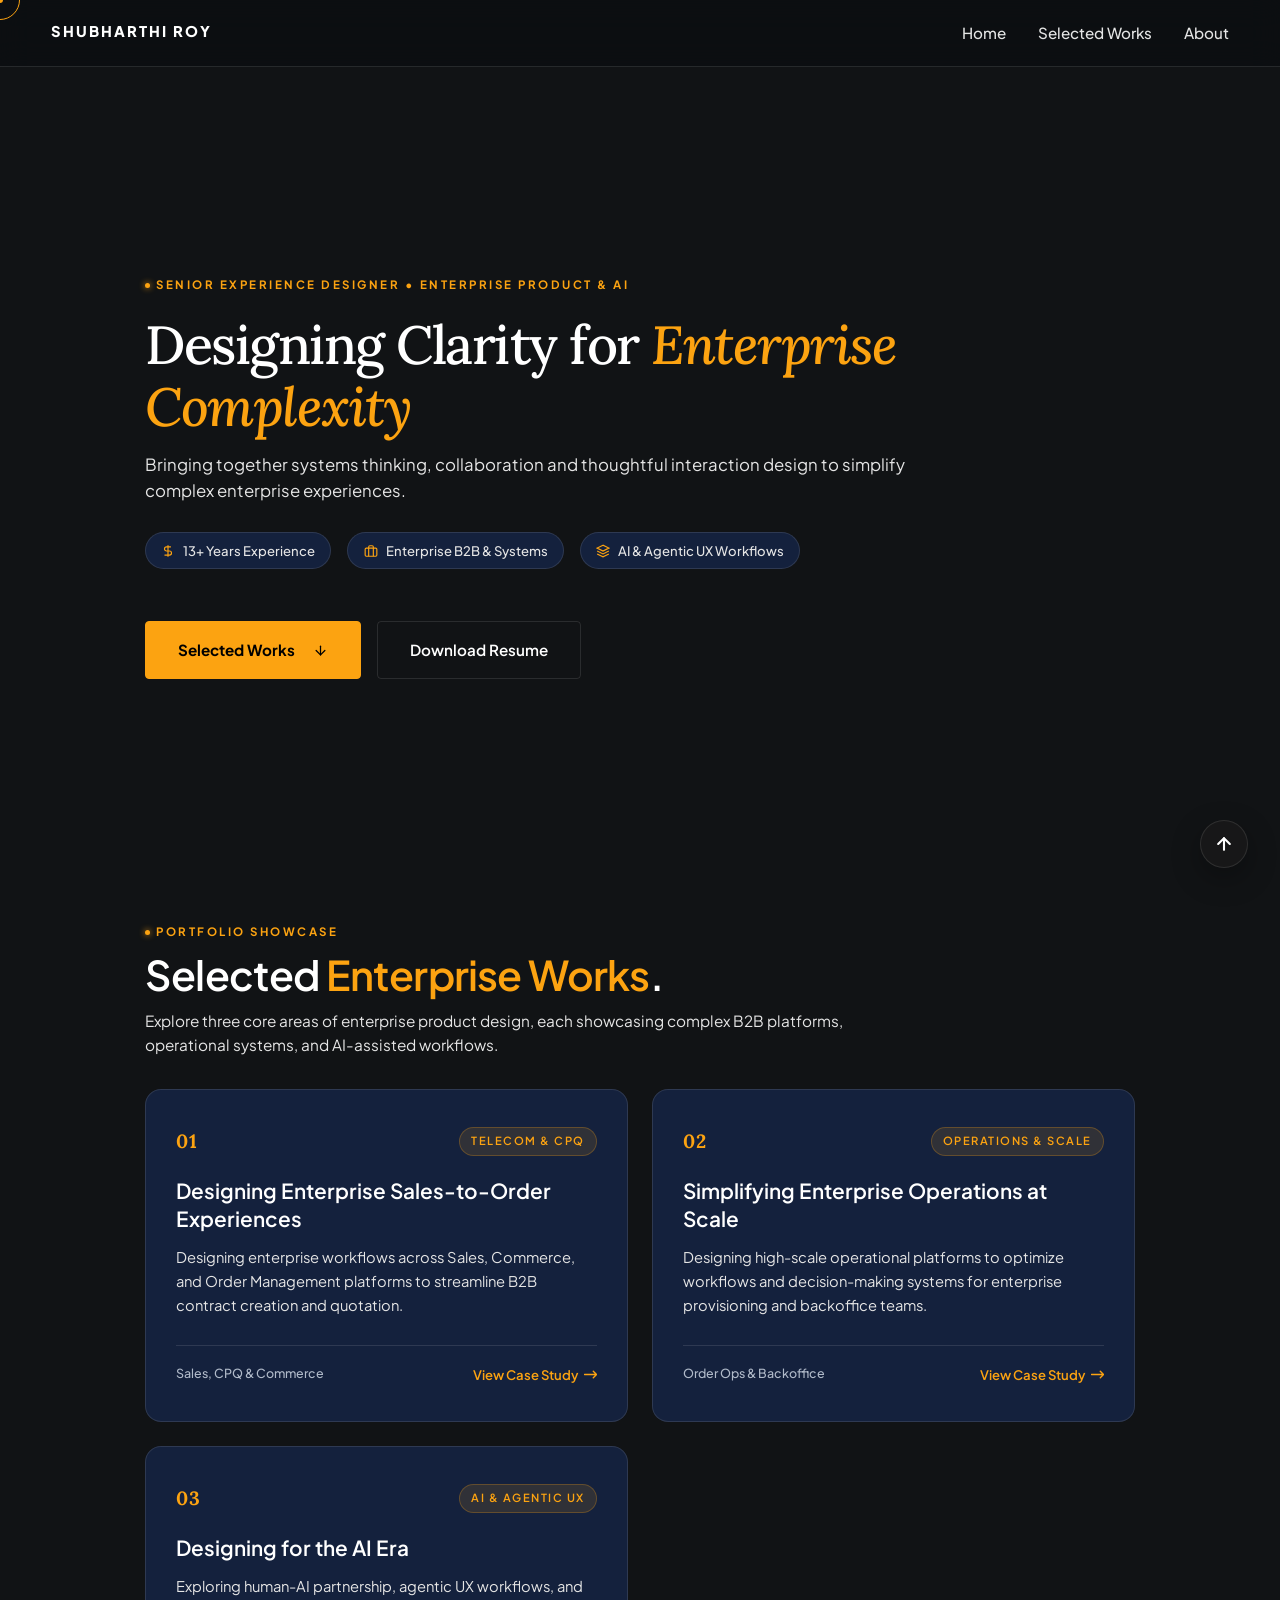
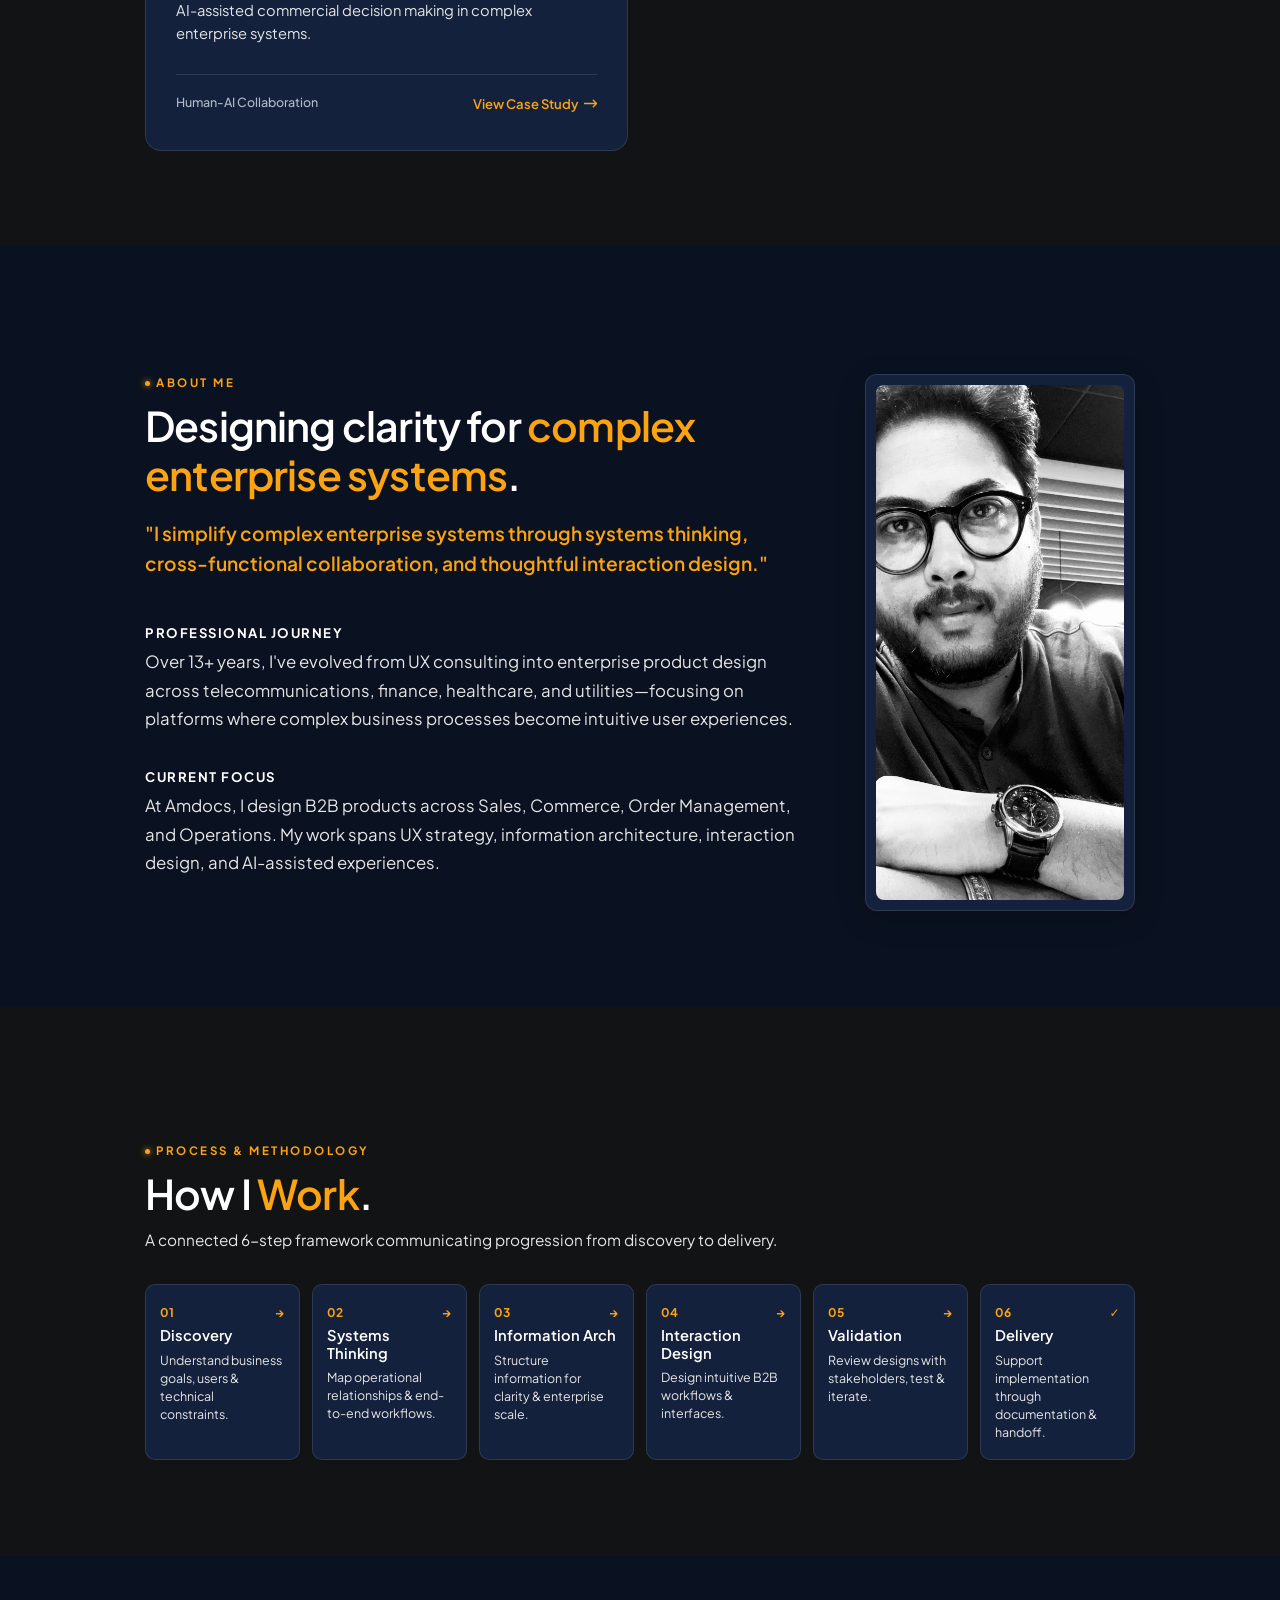
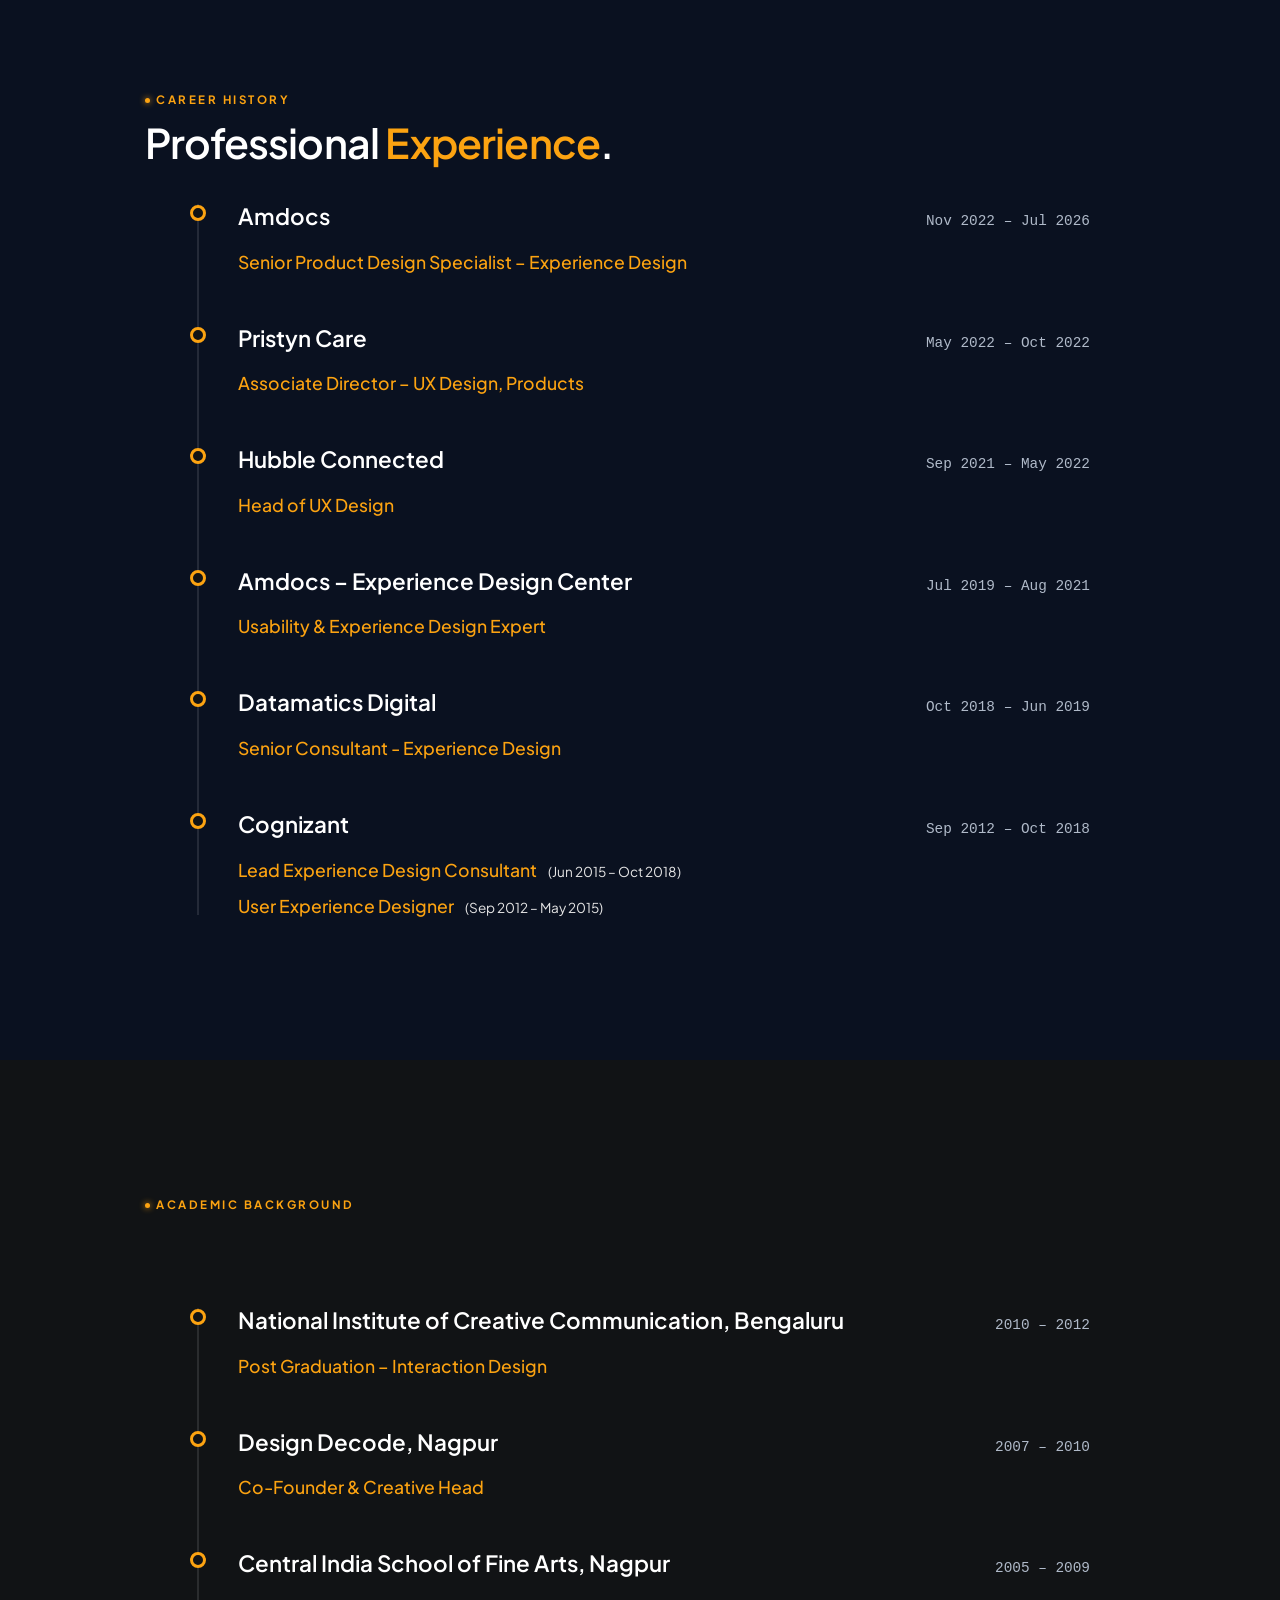
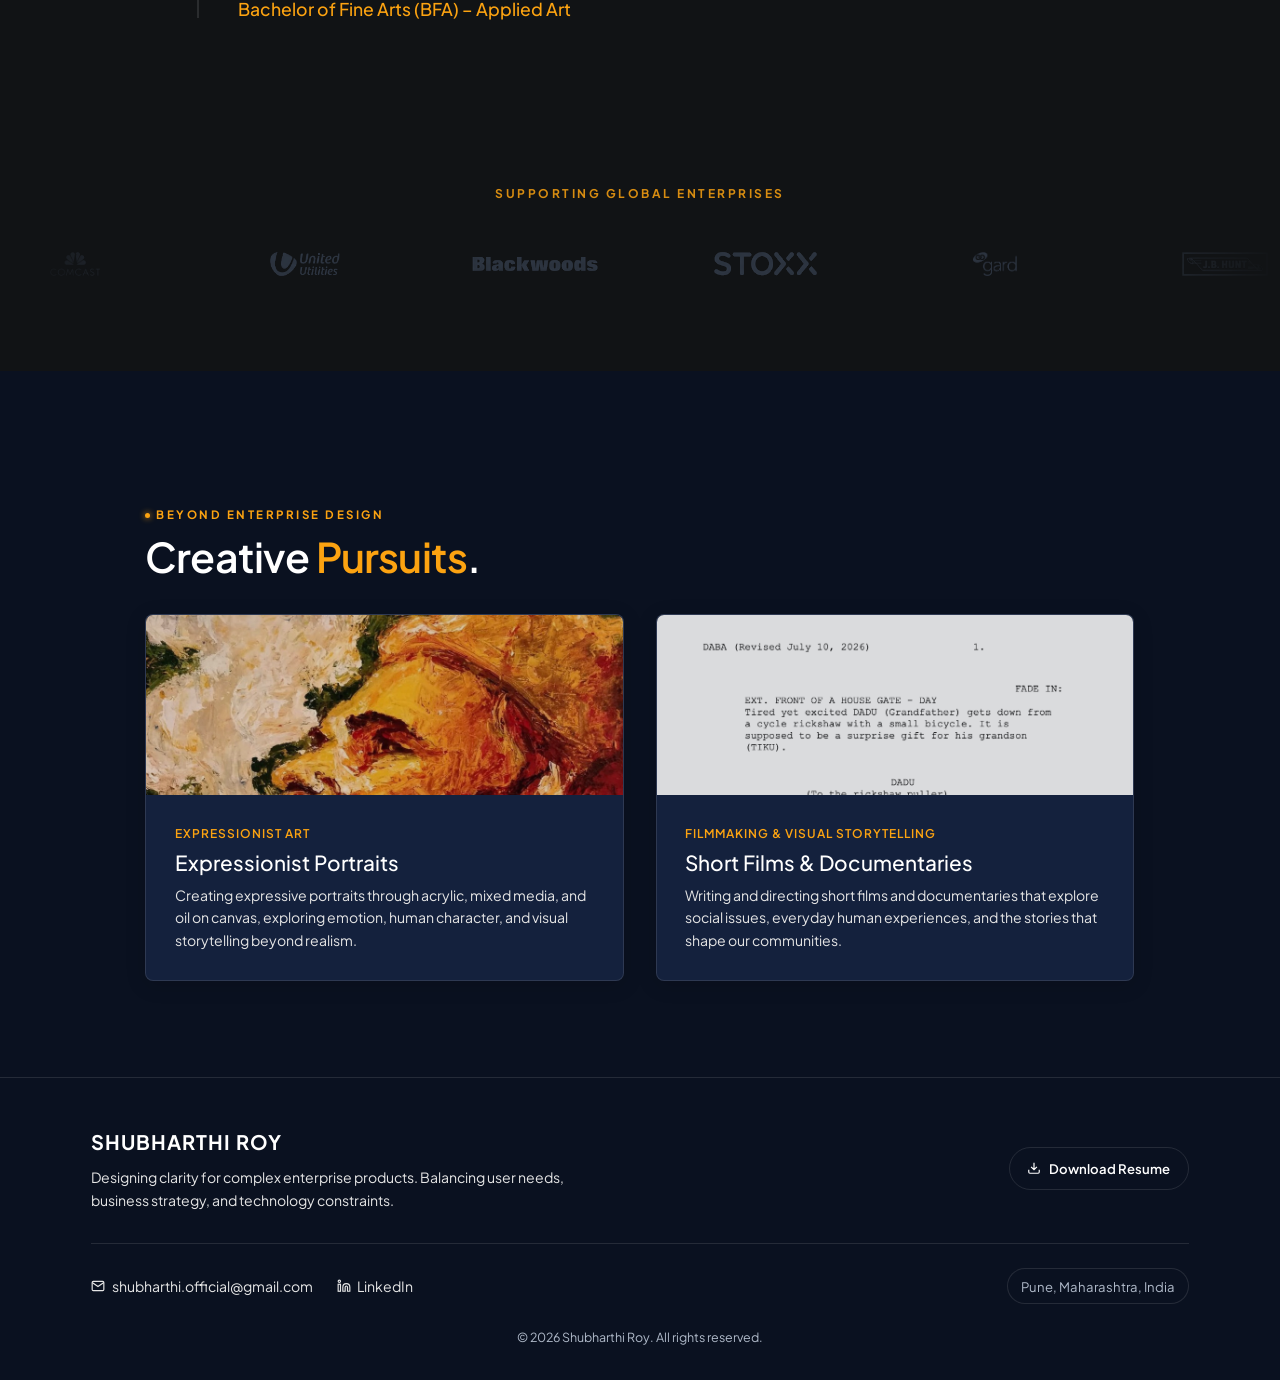
==== commit 68e23884: "Date Change" ====
--- a/index.html
+++ b/index.html
@@ -24,10 +24,10 @@
         const theme = localStorage.getItem('theme') || 'dark';
         document.documentElement.setAttribute('data-theme', theme);
     </script>
-    <link rel="stylesheet" href="css/style.css?v=23.0">
-    <link rel="stylesheet" href="css/about.css?v=23.0">
-    <link rel="stylesheet" href="css/work.css?v=23.0">
-    <link rel="stylesheet" href="css/v2-motion.css?v=23.0">
+    <link rel="stylesheet" href="css/style.css?v=25.0">
+    <link rel="stylesheet" href="css/about.css?v=25.0">
+    <link rel="stylesheet" href="css/work.css?v=25.0">
+    <link rel="stylesheet" href="css/v2-motion.css?v=25.0">
 
     <!-- Microsoft Clarity Tracking Code -->
     <script type="text/javascript">
@@ -278,7 +278,7 @@
                         <div class="timeline-dot"></div>
                         <div class="timeline-meta">
                             <div class="timeline-company">Amdocs</div>
-                            <div class="timeline-date">Nov 2022 – Present</div>
+                            <div class="timeline-date">Nov 2022 – Jul 2026</div>
                         </div>
                         <div class="timeline-role">Senior Product Design Specialist – Experience Design</div>
                     </div>
@@ -528,7 +528,7 @@
     </footer>
 
     <!-- JS scripts -->
-    <script src="js/app.js?v=23.0"></script>
-    <script src="js/cred-motion.js?v=23.0"></script>
+    <script src="js/app.js?v=25.0"></script>
+    <script src="js/cred-motion.js?v=25.0"></script>
 </body>
 </html>
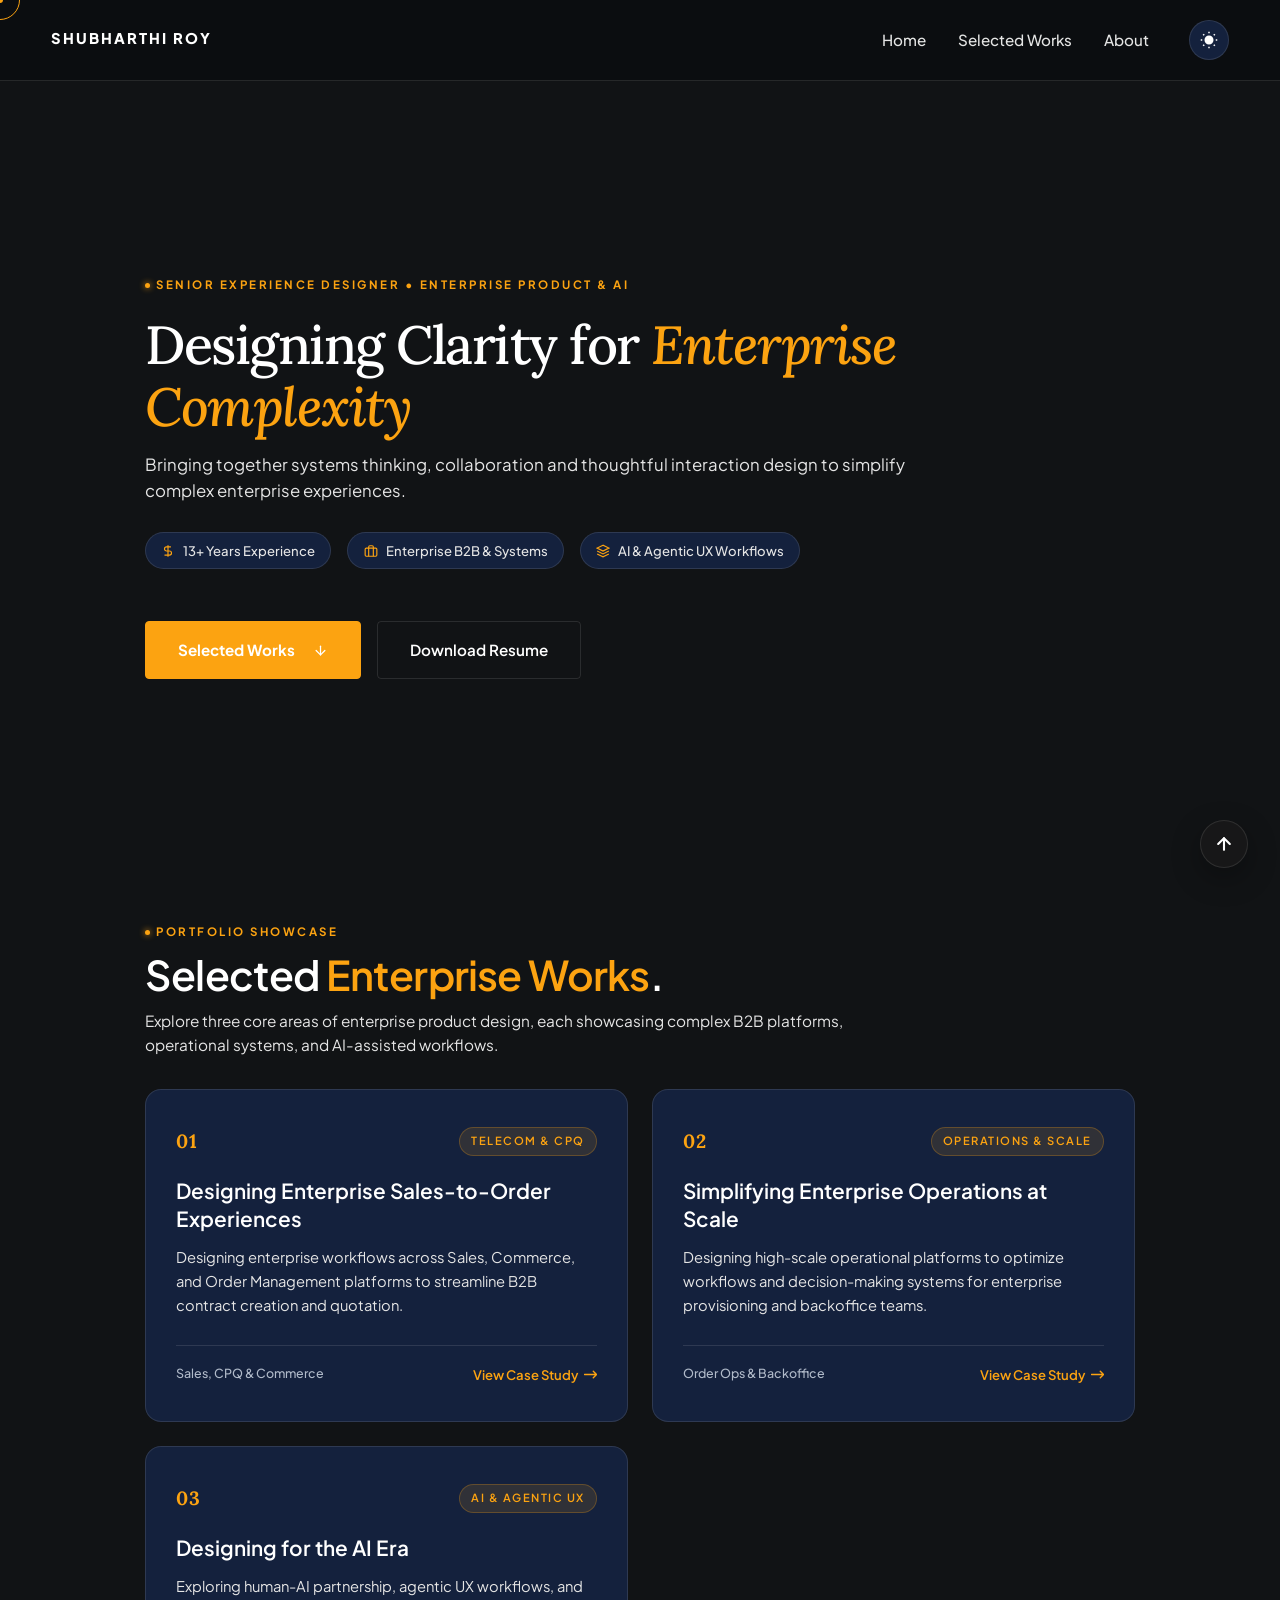
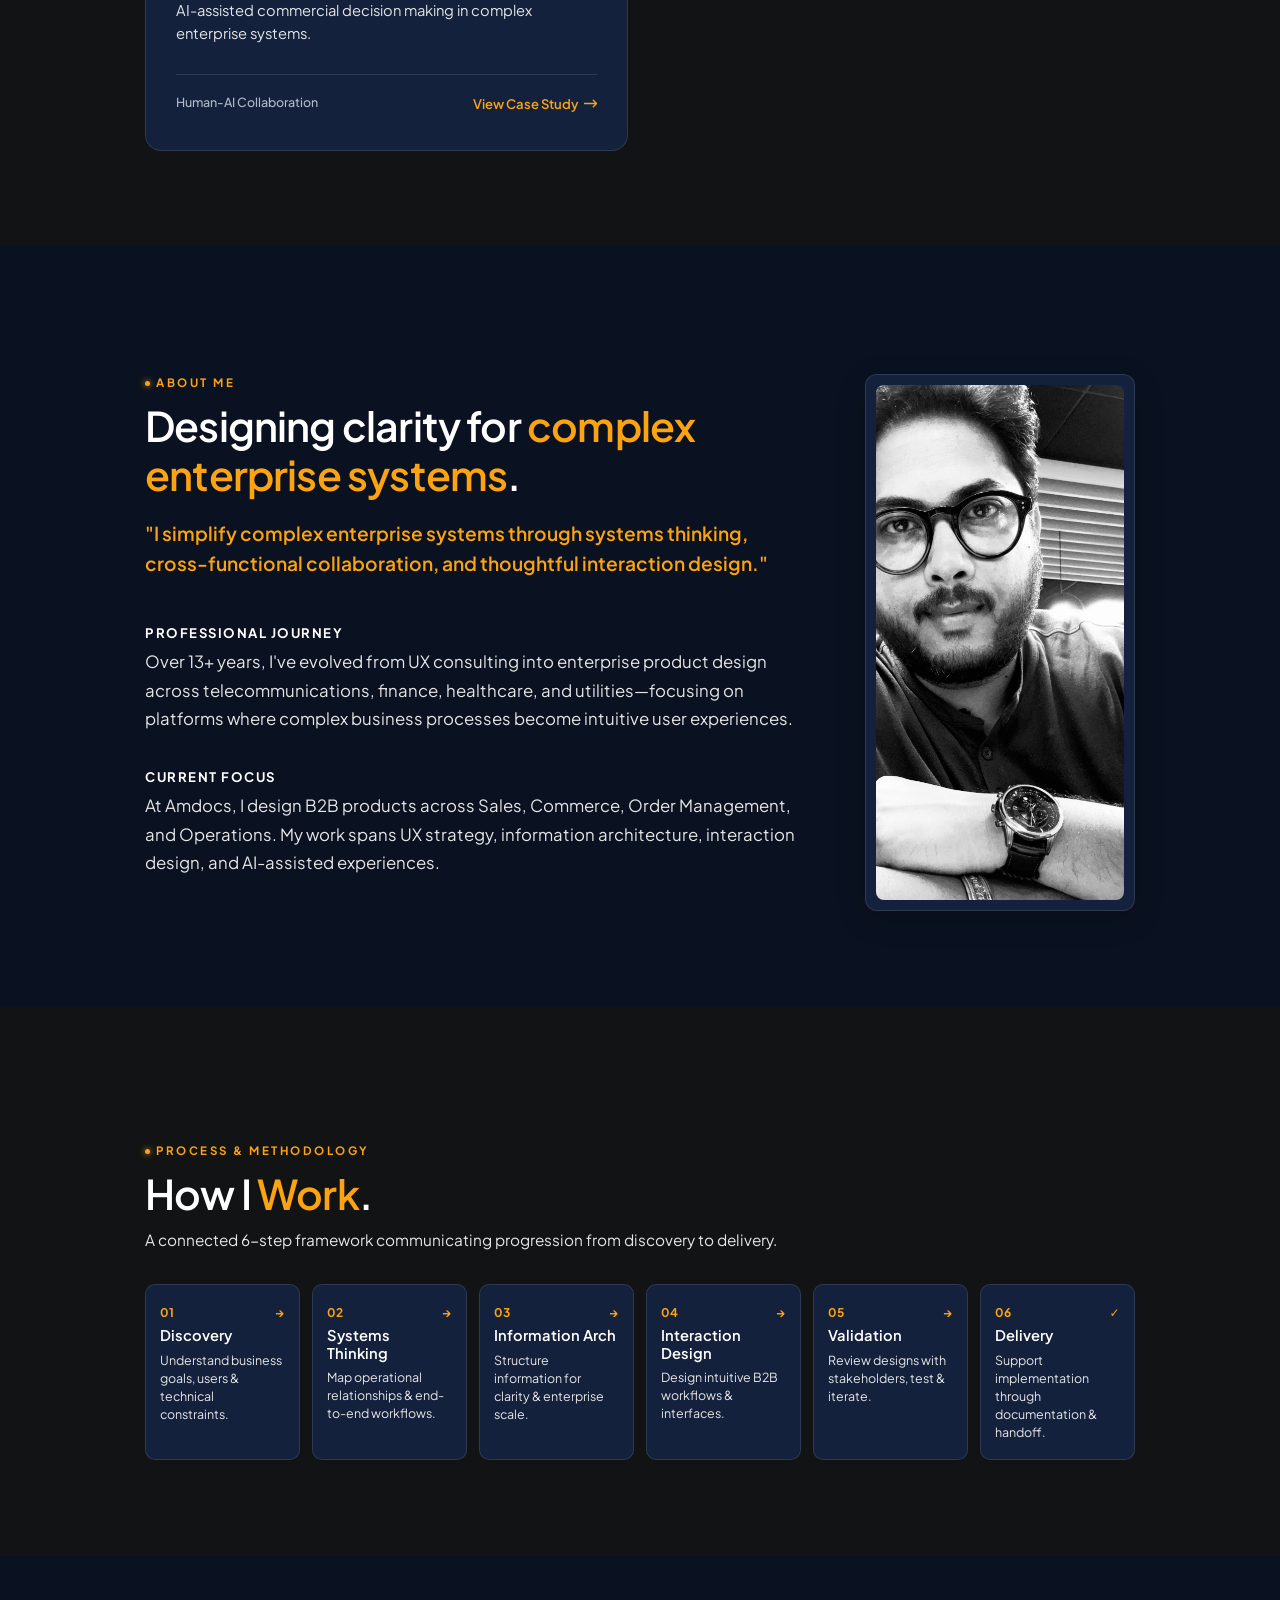
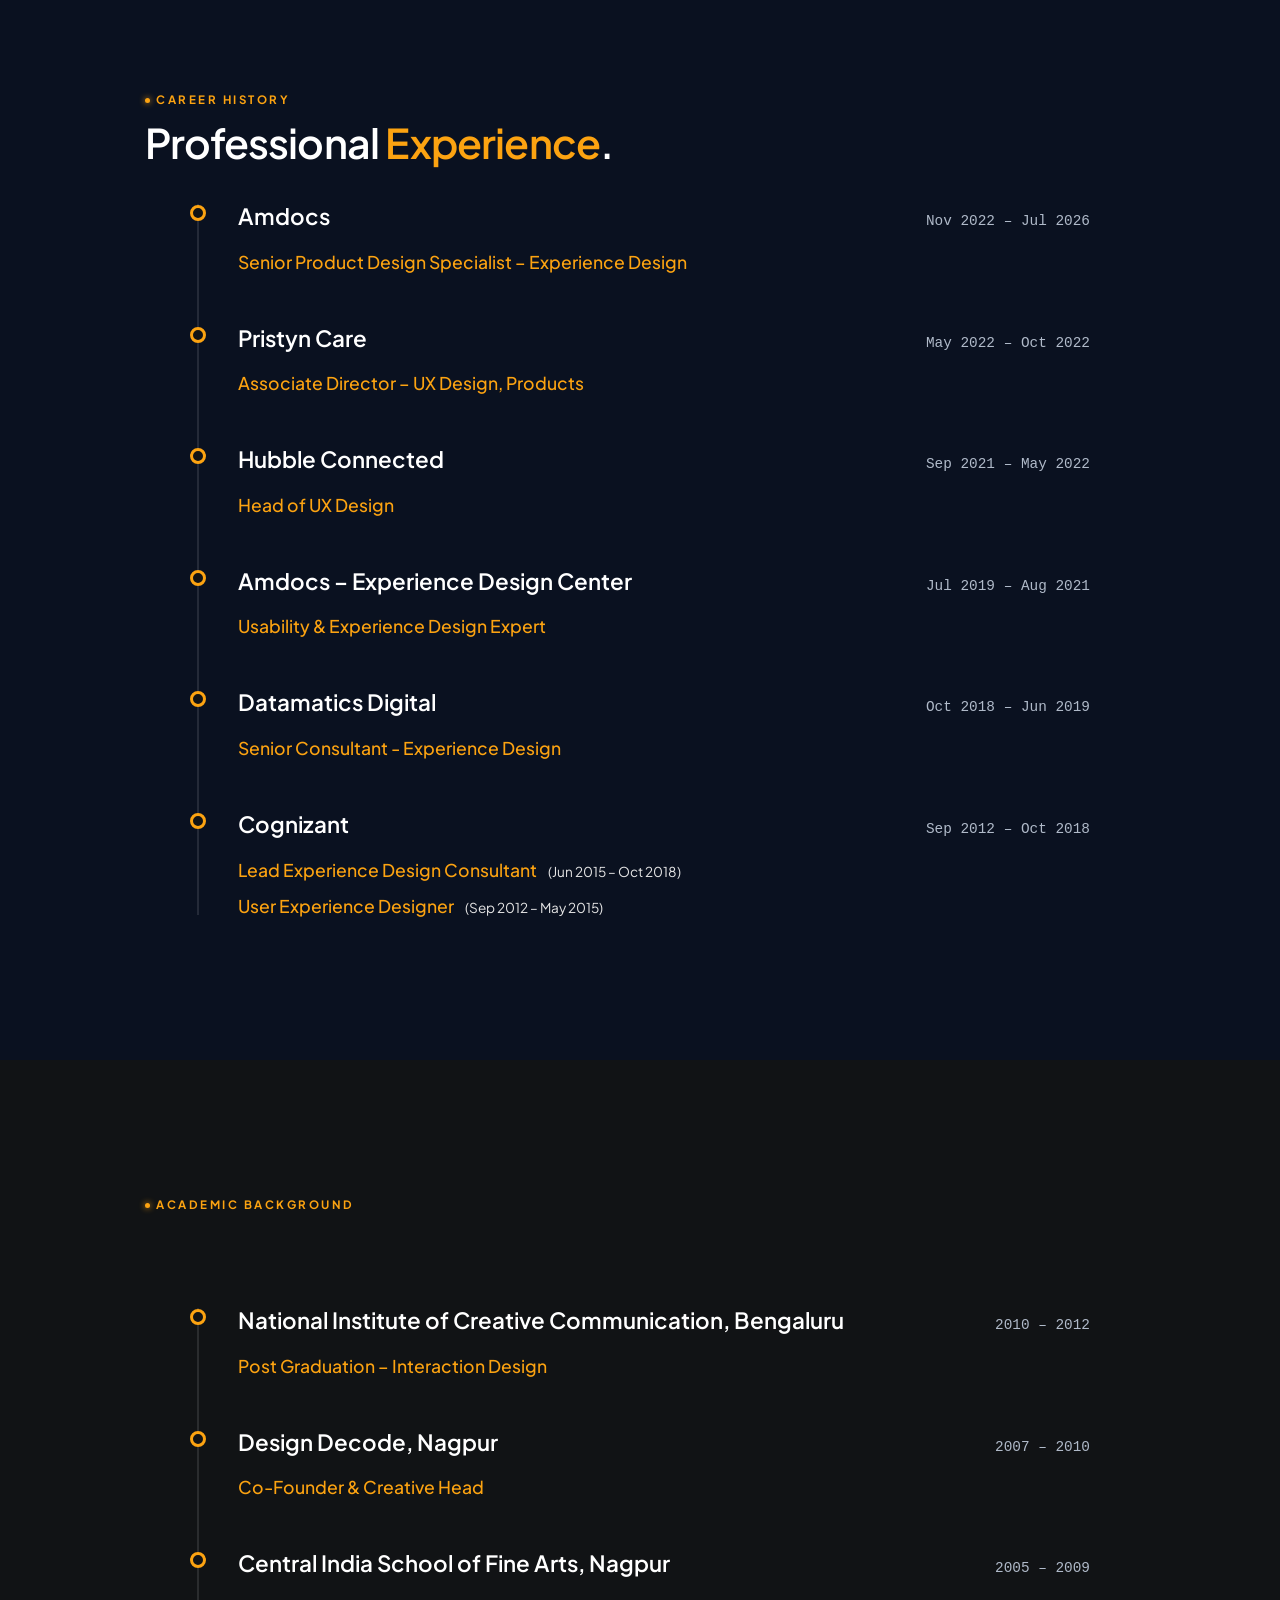
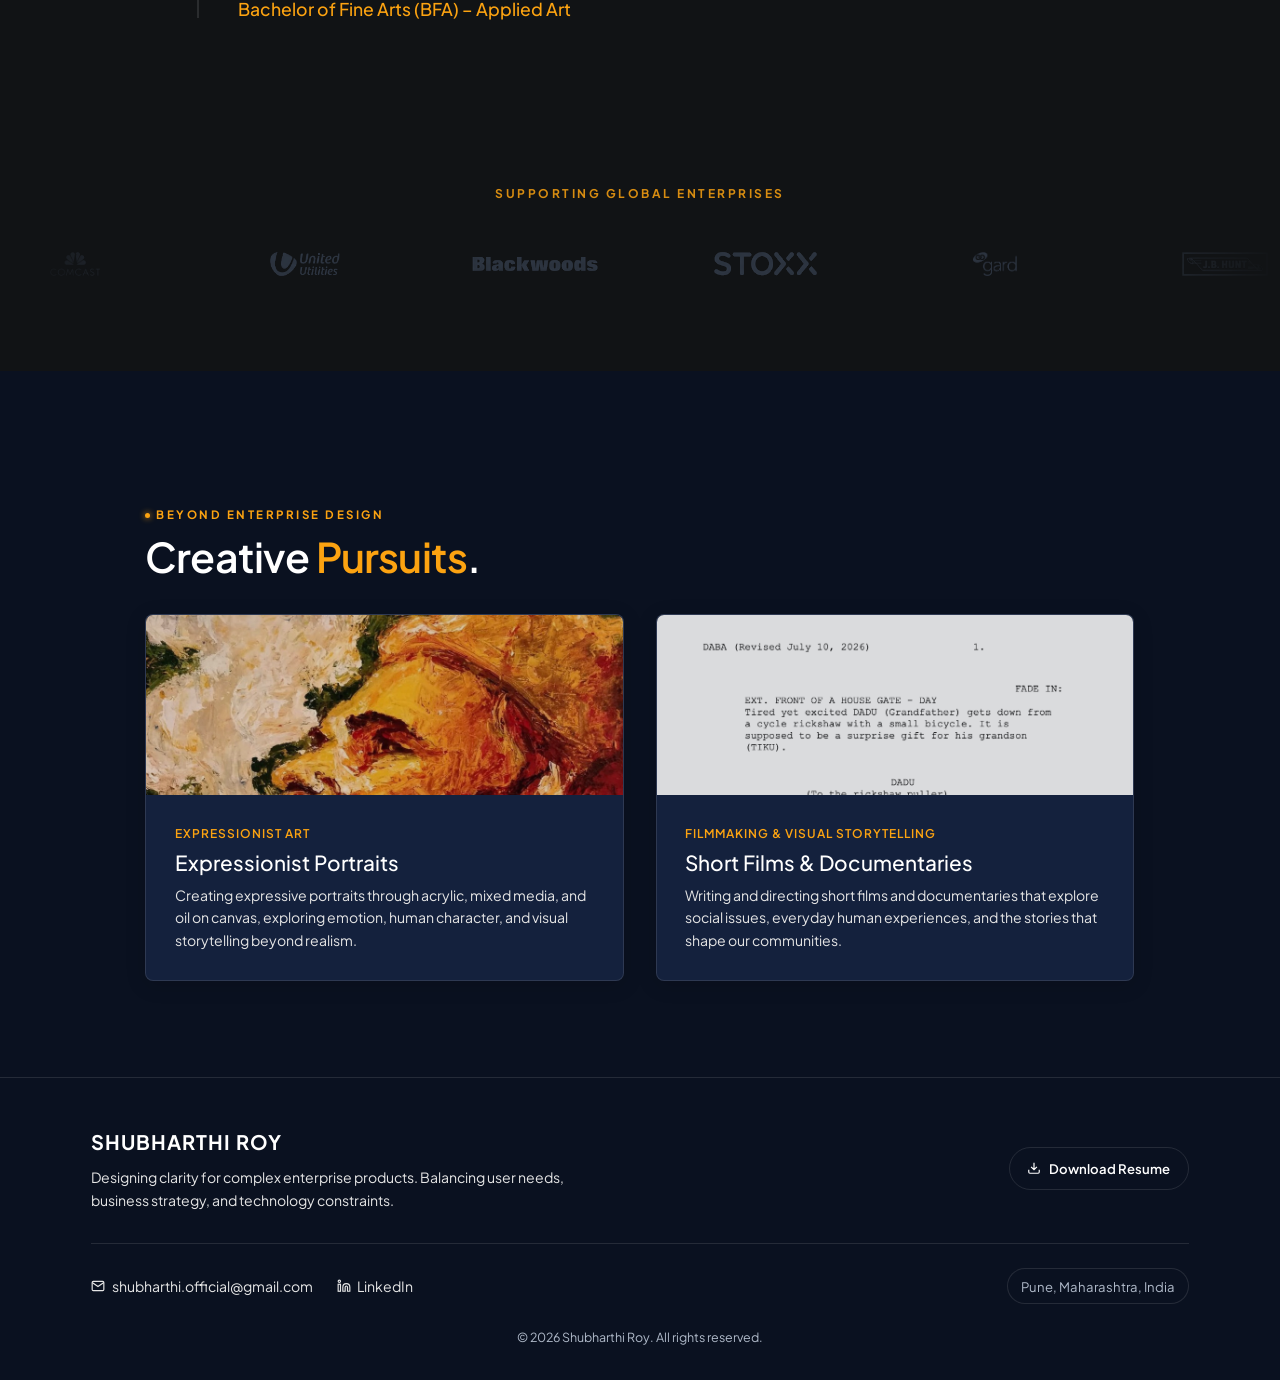
==== commit 62470ab9: "Light Mode" ====
--- a/index.html
+++ b/index.html
@@ -24,10 +24,10 @@
         const theme = localStorage.getItem('theme') || 'dark';
         document.documentElement.setAttribute('data-theme', theme);
     </script>
-    <link rel="stylesheet" href="css/style.css?v=25.0">
-    <link rel="stylesheet" href="css/about.css?v=25.0">
-    <link rel="stylesheet" href="css/work.css?v=25.0">
-    <link rel="stylesheet" href="css/v2-motion.css?v=25.0">
+    <link rel="stylesheet" href="css/style.css?v=29.0">
+    <link rel="stylesheet" href="css/about.css?v=29.0">
+    <link rel="stylesheet" href="css/work.css?v=29.0">
+    <link rel="stylesheet" href="css/v2-motion.css?v=29.0">
 
     <!-- Microsoft Clarity Tracking Code -->
     <script type="text/javascript">
@@ -54,6 +54,10 @@
                     <li><a href="#work">Selected Works</a></li>
                     <li><a href="#about">About</a></li>
                 </ul>
+                <button class="theme-toggle-btn" aria-label="Toggle light/dark theme" title="Toggle theme">
+                    <svg class="sun-icon" viewBox="0 0 24 24" fill="none" stroke="currentColor" stroke-width="2"><circle cx="12" cy="12" r="5"/><line x1="12" y1="1" x2="12" y2="3"/><line x1="12" y1="21" x2="12" y2="23"/><line x1="4.22" y1="4.22" x2="5.64" y2="5.64"/><line x1="18.36" y1="18.36" x2="19.78" y2="19.78"/><line x1="1" y1="12" x2="3" y2="12"/><line x1="21" y1="12" x2="23" y2="12"/><line x1="4.22" y1="19.78" x2="5.64" y2="18.36"/><line x1="18.36" y1="5.64" x2="19.78" y2="4.22"/></svg>
+                    <svg class="moon-icon" viewBox="0 0 24 24" fill="none" stroke="currentColor" stroke-width="2" style="display:none;"><path d="M21 12.79A9 9 0 1 1 11.21 3 7 7 0 0 0 21 12.79z"/></svg>
+                </button>
                 <button class="mobile-nav-toggle" aria-label="Toggle navigation menu" aria-expanded="false">
                     <span class="hamburger-bar"></span>
                     <span class="hamburger-bar"></span>
@@ -528,7 +532,7 @@
     </footer>
 
     <!-- JS scripts -->
-    <script src="js/app.js?v=25.0"></script>
-    <script src="js/cred-motion.js?v=25.0"></script>
+    <script src="js/app.js?v=29.0"></script>
+    <script src="js/cred-motion.js?v=29.0"></script>
 </body>
 </html>
--- a/css/style.css
+++ b/css/style.css
@@ -6,7 +6,7 @@
 @import url('https://fonts.googleapis.com/css2?family=Lora:ital,wght@0,400;0,500;0,600;0,700;1,400;1,500&family=Plus+Jakarta+Sans:wght@300;400;500;600;700&display=swap');
 
 /* --- Root variables (Dark Mode System Default) --- */
-:root, [data-theme="light"], [data-theme="dark"] {
+:root, [data-theme="dark"] {
     --bg-primary: #111315;       /* Deep Charcoal #111315 background layer */
     --bg-secondary: #14213d;     /* Oxford Blue for cards and containers */
     --bg-tertiary: #0a1120;      /* Dark Oxford Blue for section contrast */
@@ -35,6 +35,28 @@
     --transition-snappy: all 0.2s ease-out;
 }
 
+/* --- Light Mode Tokens --- */
+[data-theme="light"] {
+    --bg-primary: #f7f6f2;       /* Warm editorial off-white / alabaster */
+    --bg-secondary: #ffffff;     /* Clean crisp white for primary cards */
+    --bg-tertiary: #efece6;      /* Soft warm neutral surface for sections/containers */
+    --card-border: rgba(20, 33, 61, 0.1); /* Subtle neutral border */
+    
+    --text-primary: #11161d;     /* Deep charcoal / dark navy for crisp primary typography */
+    --text-secondary: #4a5568;   /* Muted slate gray for long-form reading */
+    --text-tertiary: #6c7789;    /* Crisp slate silver for labels and metadata */
+    
+    --accent-gold: #d97706;      /* Warm amber orange with high light-mode contrast */
+    --accent-blue: #efece6;
+    --accent-terracotta: #d97706;
+    --accent-gradient: linear-gradient(135deg, #d97706, #11161d);
+    --card-hover-shadow: rgba(217, 119, 6, 0.12);
+    --card-hover-bg: #f5f2eb;
+    
+    --cursor-color: rgba(217, 119, 6, 0.15);
+    --cursor-border: #d97706;
+}
+
 /* --- Reset & Global --- */
 * {
     box-sizing: border-box;
@@ -177,10 +199,15 @@
     align-items: center;
     backdrop-filter: blur(15px);
     -webkit-backdrop-filter: blur(15px);
-    background: rgba(11, 13, 16, 0.7);
+    background: rgba(11, 13, 16, 0.85);
     border-bottom: 1px solid var(--card-border);
     transition: background 0.4s ease, border-bottom 0.4s ease;
     box-sizing: border-box;
+}
+
+[data-theme="light"] .header-main-nav {
+    background: rgba(247, 246, 242, 0.92) !important;
+    border-bottom-color: var(--card-border) !important;
 }
 
 
@@ -2231,3 +2258,137 @@
 .slide-zoom-hint {
     display: none !important;
 }
+
+/* =========================================================
+   LIGHT MODE COMPONENT OVERRIDES (STYLE.CSS)
+   ========================================================= */
+[data-theme="light"] header {
+    background: rgba(247, 246, 242, 0.88);
+    border-bottom: 1px solid var(--card-border);
+}
+
+[data-theme="light"] .theme-toggle-btn {
+    background-color: var(--bg-tertiary);
+    border-color: var(--card-border);
+    color: var(--text-primary);
+}
+
+[data-theme="light"] .theme-toggle-btn:hover {
+    border-color: var(--accent-gold);
+    color: var(--accent-gold);
+}
+
+[data-theme="light"] .custom-cursor-dot {
+    background-color: var(--accent-gold);
+}
+
+[data-theme="light"] .custom-cursor-circle {
+    border-color: var(--cursor-border);
+}
+
+[data-theme="light"] .metric-card {
+    background: var(--bg-secondary);
+    border: 1px solid var(--card-border);
+    box-shadow: 0 10px 30px rgba(0, 0, 0, 0.04);
+}
+
+[data-theme="light"] .ticker-track {
+    border-top: 1px solid var(--card-border);
+    border-bottom: 1px solid var(--card-border);
+    background: var(--bg-tertiary);
+}
+
+[data-theme="light"] .ticker-logo {
+    filter: none !important;
+    opacity: 0.9 !important;
+    transition: opacity 0.3s ease, transform 0.3s ease;
+}
+
+[data-theme="light"] .ticker-logo:hover {
+    opacity: 1 !important;
+    transform: scale(1.06);
+}
+
+[data-theme="light"] .timeline::before {
+    background-color: rgba(20, 33, 61, 0.15) !important;
+}
+
+[data-theme="light"] .timeline-dot {
+    background-color: var(--bg-primary) !important;
+    border: 3px solid var(--accent-gold) !important;
+}
+
+[data-theme="light"] .timeline-item:hover .timeline-dot {
+    background-color: var(--accent-gold) !important;
+}
+
+[data-theme="light"] footer {
+    background: var(--bg-tertiary);
+    border-top: 1px solid var(--card-border);
+}
+
+[data-theme="light"] .ai-modal-backdrop {
+    background: rgba(20, 24, 31, 0.65);
+    backdrop-filter: blur(12px);
+}
+
+[data-theme="light"] .ai-modal-window {
+    background: #ffffff !important;
+    border-color: rgba(20, 33, 61, 0.12) !important;
+    box-shadow: 0 25px 60px rgba(0, 0, 0, 0.12) !important;
+}
+
+[data-theme="light"] .ai-modal-header {
+    background: #faf8f5 !important;
+    border-bottom-color: rgba(20, 33, 61, 0.1) !important;
+}
+
+[data-theme="light"] .ai-modal-body {
+    background: #ffffff !important;
+}
+
+/* =========================================================
+   UNIVERSAL ORANGE CTA BUTTON TEXT COLOR (WHITE)
+   ========================================================= */
+.btn-primary,
+.v2-btn-primary,
+.pwd-btn-submit,
+.segment-tab-btn.active,
+.action-btn-primary,
+.cta-btn-primary,
+.btn-ask-ai-submit,
+[style*="background: var(--accent-gold)"],
+[style*="background:#fca311"],
+[style*="background:#ef8354"],
+[style*="background:#d97706"],
+[style*="background: #fca311"],
+[style*="background: #ef8354"],
+[style*="background: #d97706"],
+[style*="background-color: var(--accent-gold)"],
+[style*="background-color:#fca311"],
+[style*="background-color:#ef8354"],
+[style*="background-color:#d97706"],
+[style*="background-color: #fca311"],
+[style*="background-color: #ef8354"],
+[style*="background-color: #d97706"] {
+    color: #ffffff !important;
+    font-weight: 700 !important;
+}
+
+[data-theme="light"] .logo {
+    color: #11161d !important;
+}
+
+[data-theme="light"] .nav-links a {
+    color: #4a5568 !important;
+}
+
+[data-theme="light"] .nav-links a:hover {
+    color: #11161d !important;
+}
+
+[data-theme="light"] .theme-toggle-btn {
+    background-color: #efece6 !important;
+    border-color: rgba(20, 33, 61, 0.12) !important;
+    color: #11161d !important;
+}
--- a/css/about.css
+++ b/css/about.css
@@ -255,3 +255,47 @@
 .slide-zoom-hint {
     display: none !important;
 }
+
+/* =========================================================
+   LIGHT MODE OVERRIDES (ABOUT.CSS)
+   ========================================================= */
+[data-theme="light"] .portrait-frame {
+    background-color: #ffffff;
+    border-color: rgba(20, 33, 61, 0.1);
+    box-shadow: 0 8px 30px rgba(0, 0, 0, 0.04);
+}
+
+[data-theme="light"] .timeline-item {
+    background: transparent !important;
+    border: none !important;
+    box-shadow: none !important;
+    padding: 0 !important;
+}
+
+[data-theme="light"] .timeline-company {
+    color: #11161d !important;
+}
+
+[data-theme="light"] .timeline-role {
+    color: #d97706 !important;
+    font-weight: 600 !important;
+}
+
+[data-theme="light"] .timeline-date {
+    color: #4a5568 !important;
+    font-weight: 600 !important;
+}
+
+[data-theme="light"] .timeline-bullets li {
+    color: #4a5568 !important;
+}
+
+[data-theme="light"] .art-card {
+    background: #ffffff;
+    border: 1px solid rgba(20, 33, 61, 0.1);
+}
+
+[data-theme="light"] .how-work-card {
+    background: #ffffff;
+    border: 1px solid rgba(20, 33, 61, 0.1);
+}
--- a/css/work.css
+++ b/css/work.css
@@ -967,3 +967,58 @@
 .slide-zoom-hint {
     display: none !important;
 }
+
+/* =========================================================
+   LIGHT MODE OVERRIDES (WORK.CSS)
+   ========================================================= */
+[data-theme="light"] .category-card {
+    background: #ffffff !important;
+    border-color: rgba(20, 33, 61, 0.12) !important;
+    box-shadow: 0 10px 30px rgba(0, 0, 0, 0.05) !important;
+}
+
+[data-theme="light"] .category-card-title {
+    color: #11161d !important;
+}
+
+[data-theme="light"] .category-card-desc {
+    color: #4a5568 !important;
+}
+
+[data-theme="light"] .category-card-num {
+    color: #d97706 !important;
+}
+
+[data-theme="light"] .category-cta {
+    color: #11161d !important;
+}
+
+[data-theme="light"] .category-card:hover {
+    transform: translateY(-8px);
+    box-shadow: 0 20px 45px rgba(217, 119, 6, 0.18) !important;
+    border-color: var(--accent-gold) !important;
+}
+
+[data-theme="light"] .flow-node {
+    background: #ffffff !important;
+    border-color: rgba(20, 33, 61, 0.12) !important;
+    color: #11161d !important;
+}
+
+[data-theme="light"] .outcome-card {
+    background: #ffffff !important;
+    border-color: rgba(20, 33, 61, 0.1) !important;
+    box-shadow: 0 8px 24px rgba(0, 0, 0, 0.04) !important;
+}
+
+[data-theme="light"] .featured-ecosystem-card {
+    background: #ffffff !important;
+    border-color: rgba(20, 33, 61, 0.1) !important;
+    box-shadow: 0 12px 40px rgba(0, 0, 0, 0.05) !important;
+}
+
+[data-theme="light"] .impact-metric-card {
+    background: #ffffff !important;
+    border-color: rgba(20, 33, 61, 0.1) !important;
+    box-shadow: 0 8px 24px rgba(0, 0, 0, 0.04) !important;
+}
--- a/css/v2-motion.css
+++ b/css/v2-motion.css
@@ -647,3 +647,26 @@
 .slide-zoom-hint {
     display: none !important;
 }
+
+/* =========================================================
+   LIGHT MODE OVERRIDES (V2-MOTION.CSS)
+   ========================================================= */
+[data-theme="light"] .v2-case-card {
+    background: #ffffff !important;
+    border-color: rgba(20, 33, 61, 0.1) !important;
+    box-shadow: 0 8px 24px rgba(0, 0, 0, 0.04) !important;
+}
+
+[data-theme="light"] .v2-case-card:hover {
+    background-color: #faf8f5 !important;
+    border-color: var(--accent-gold) !important;
+    box-shadow: 0 12px 32px rgba(217, 119, 6, 0.15) !important;
+}
+
+[data-theme="light"] .v2-step-card,
+[data-theme="light"] .v2-philosophy-card,
+[data-theme="light"] .v2-metric-card {
+    background: #ffffff !important;
+    border-color: rgba(20, 33, 61, 0.1) !important;
+    box-shadow: 0 8px 24px rgba(0, 0, 0, 0.04) !important;
+}
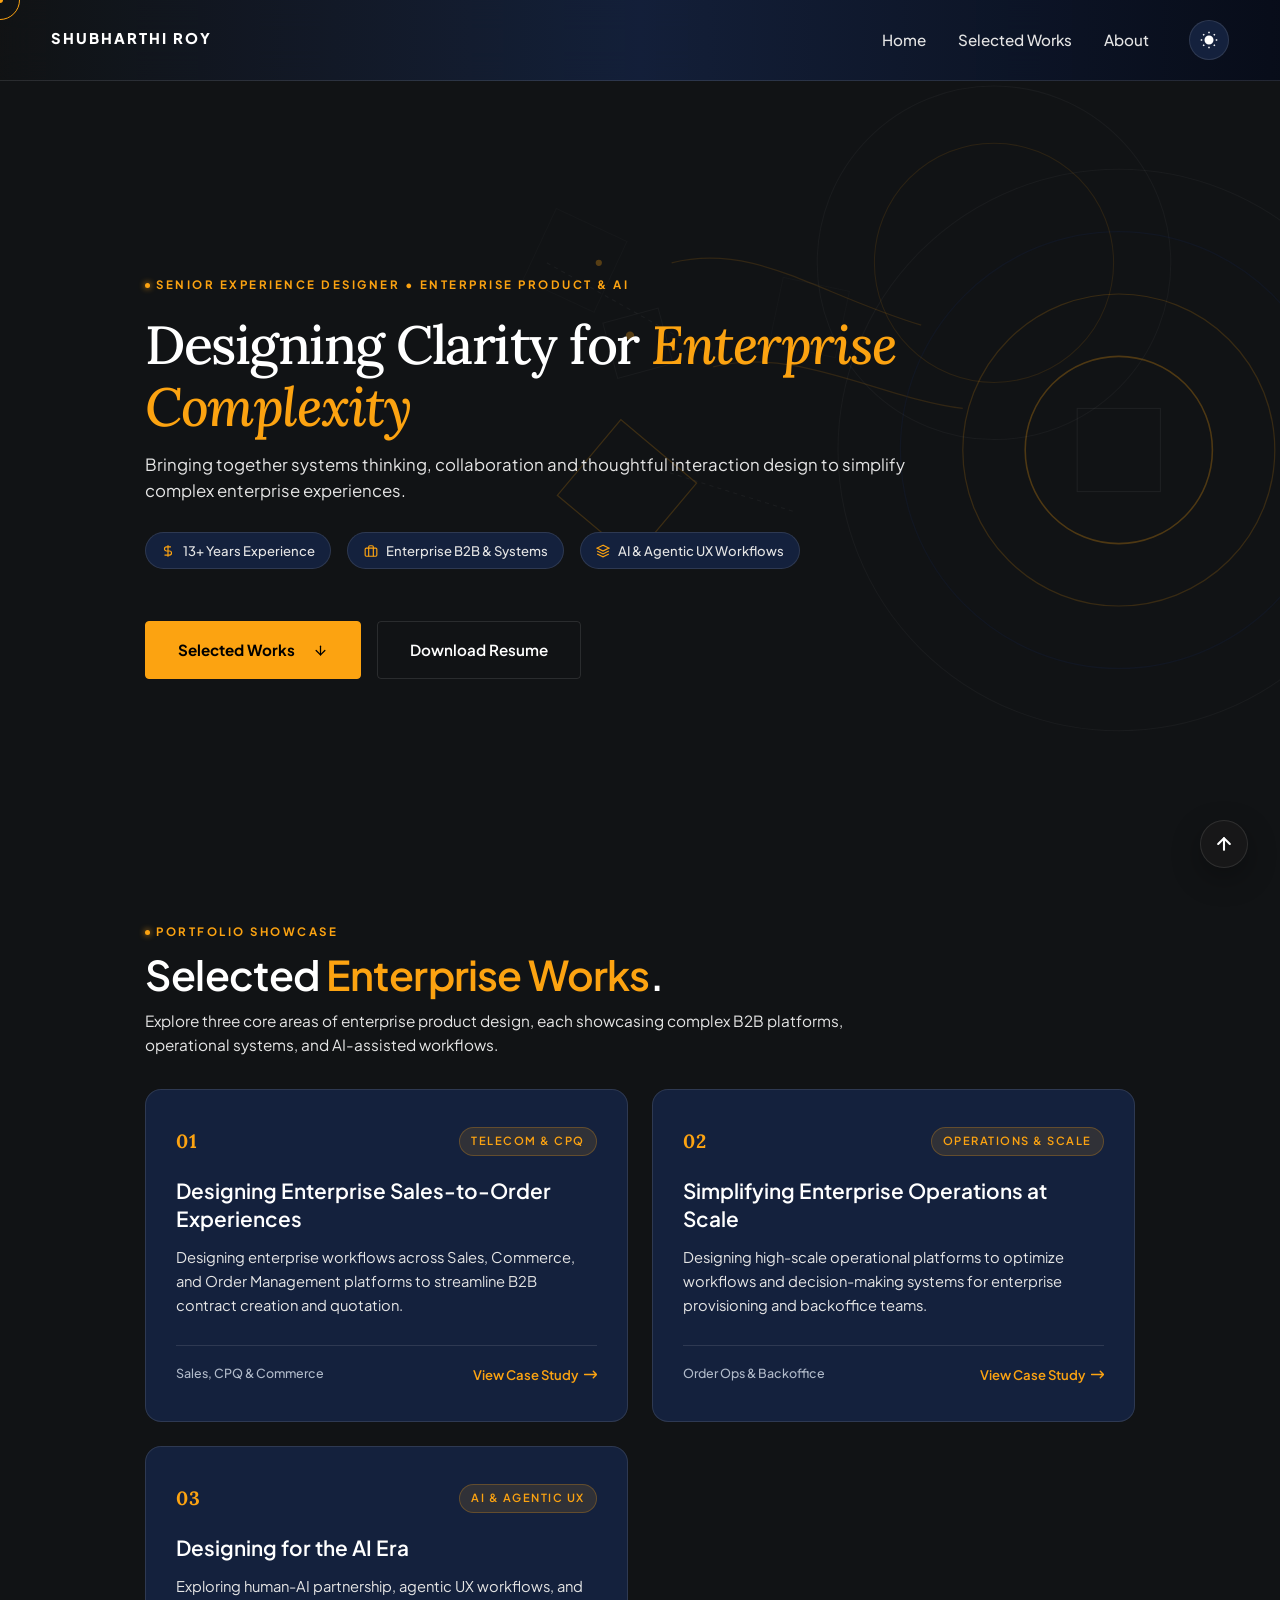
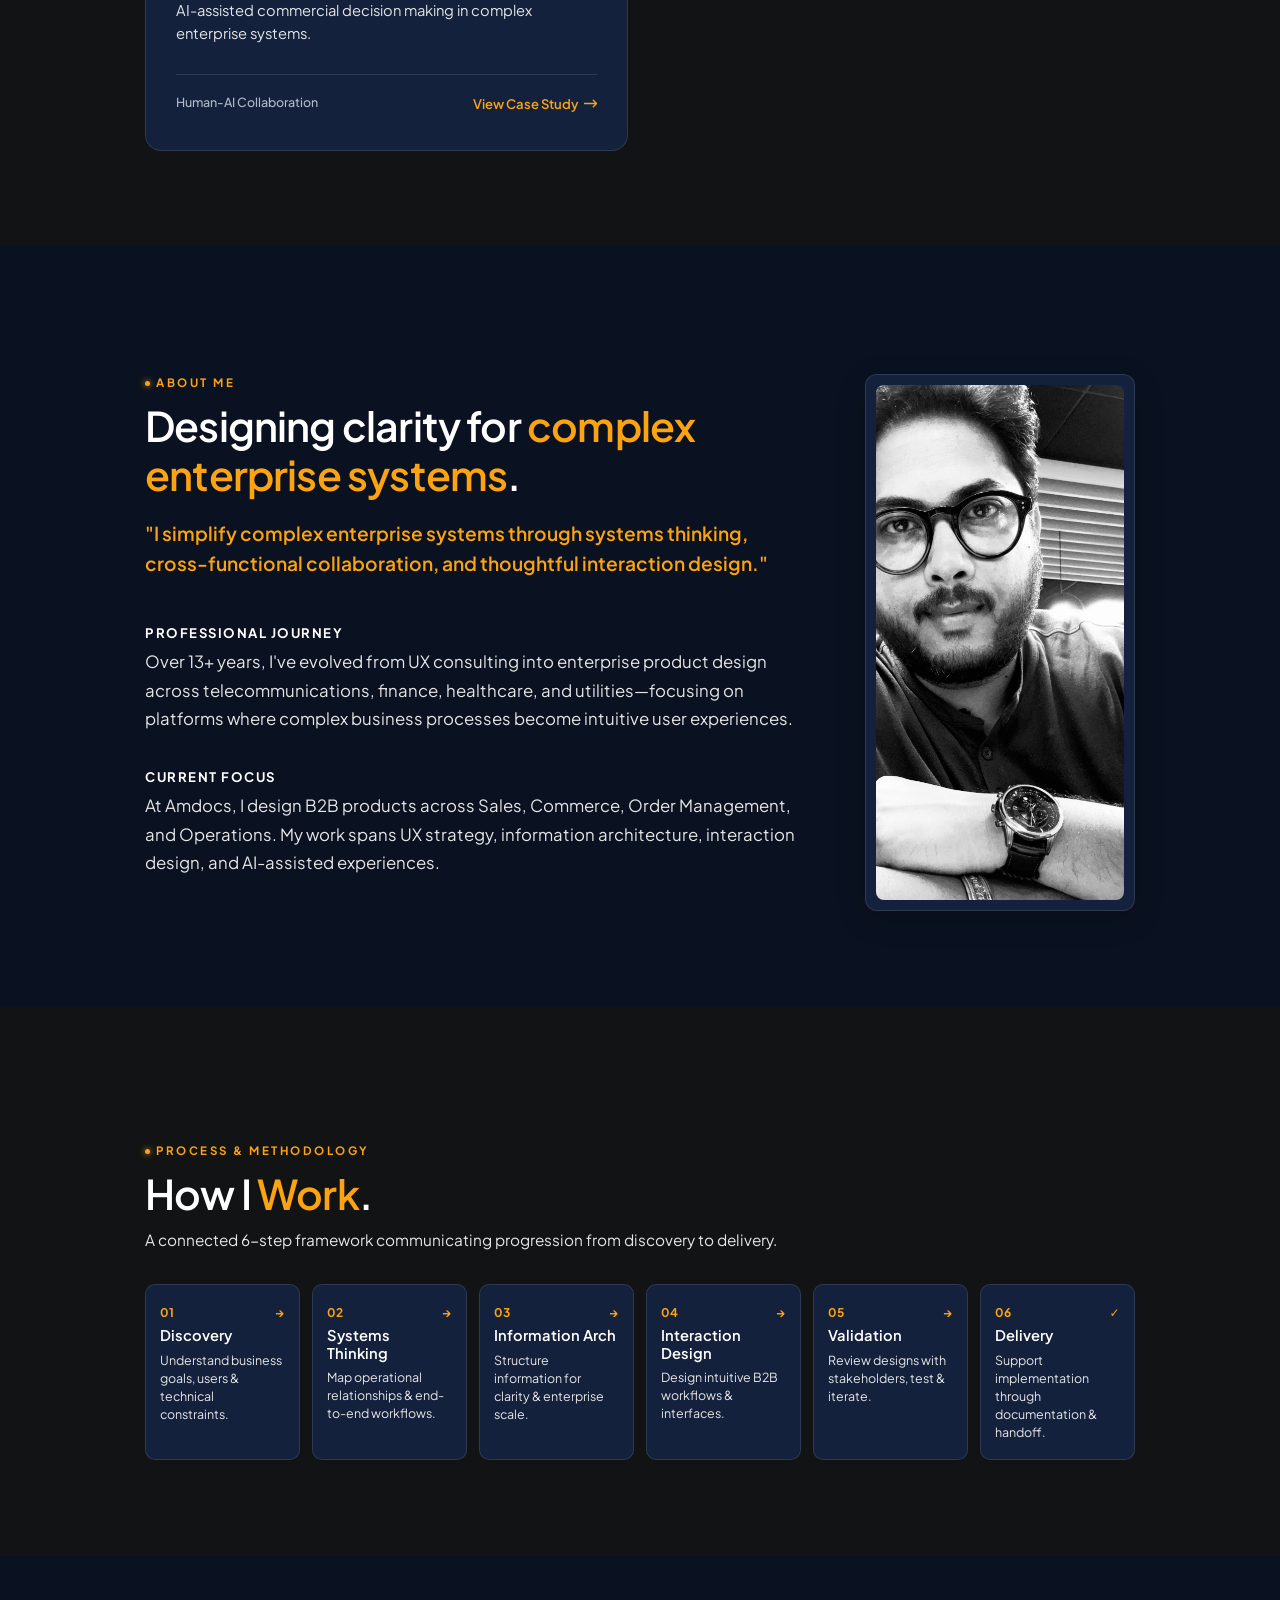
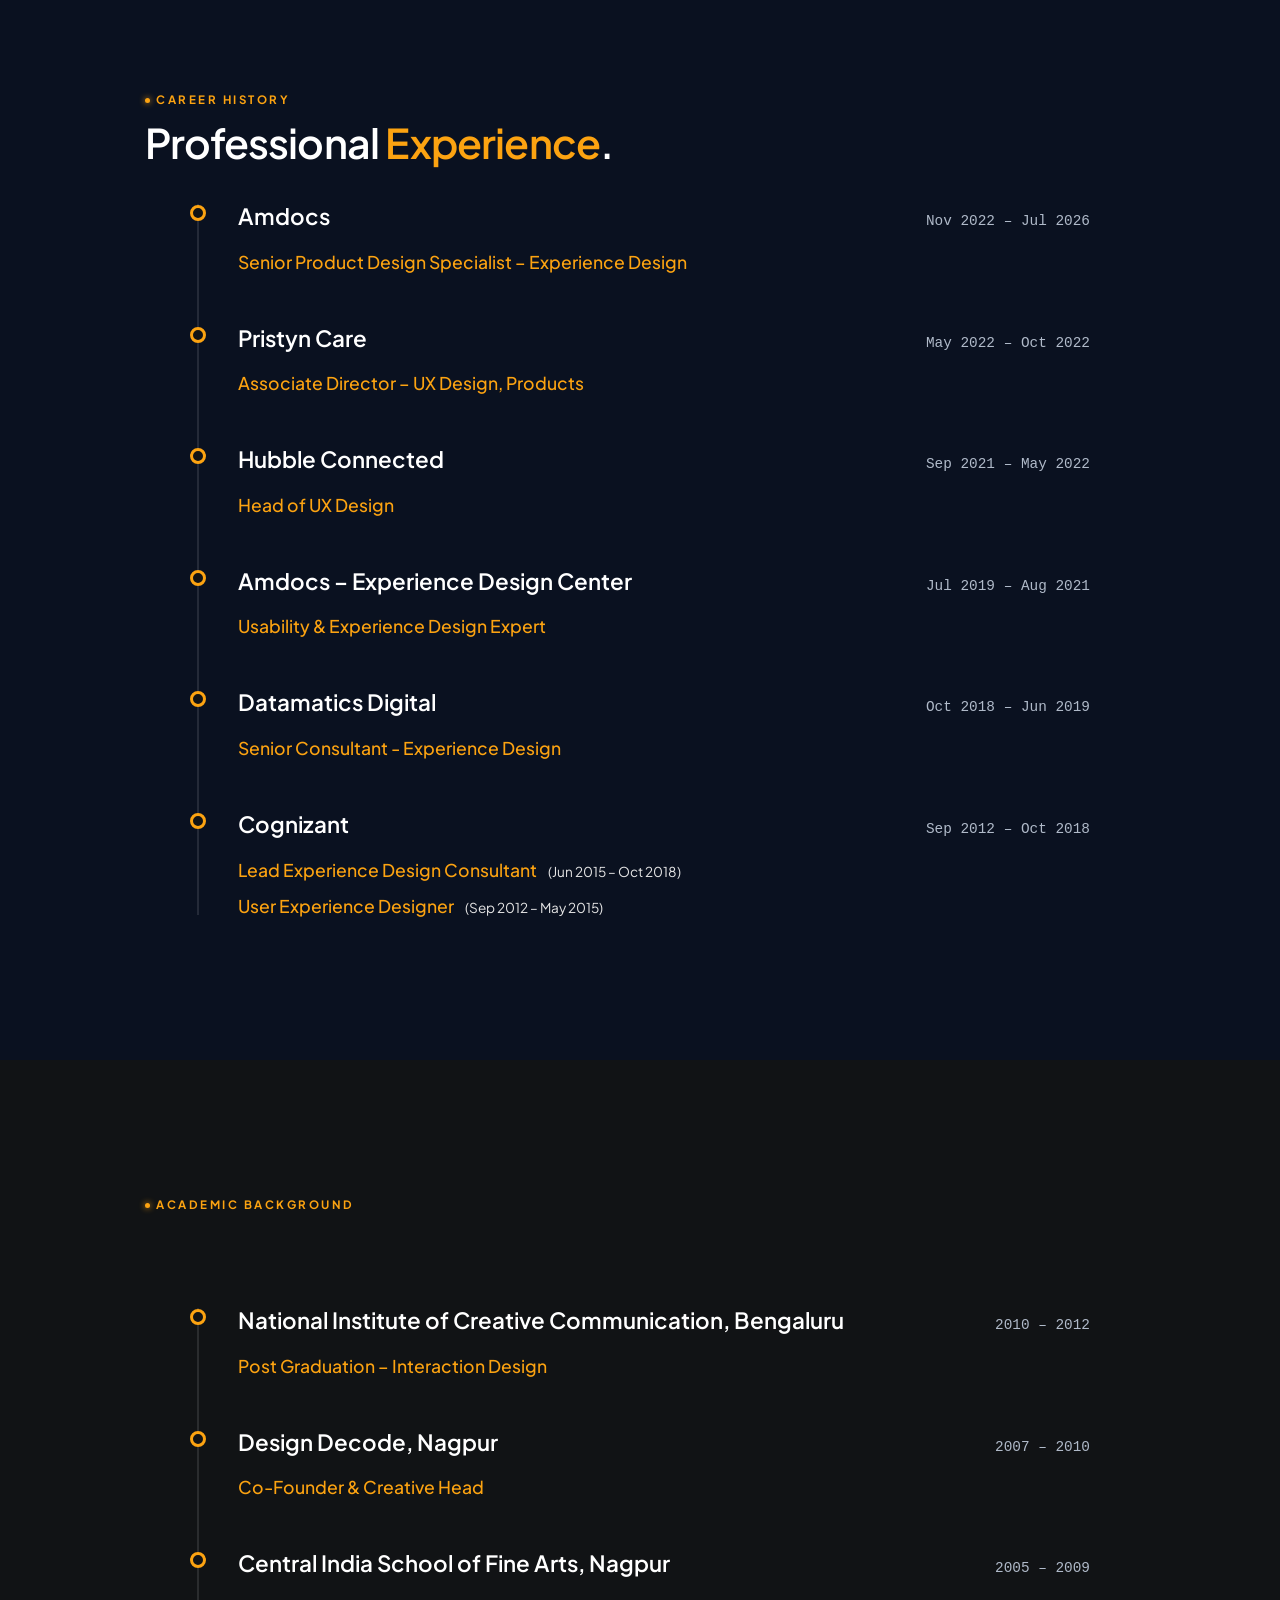
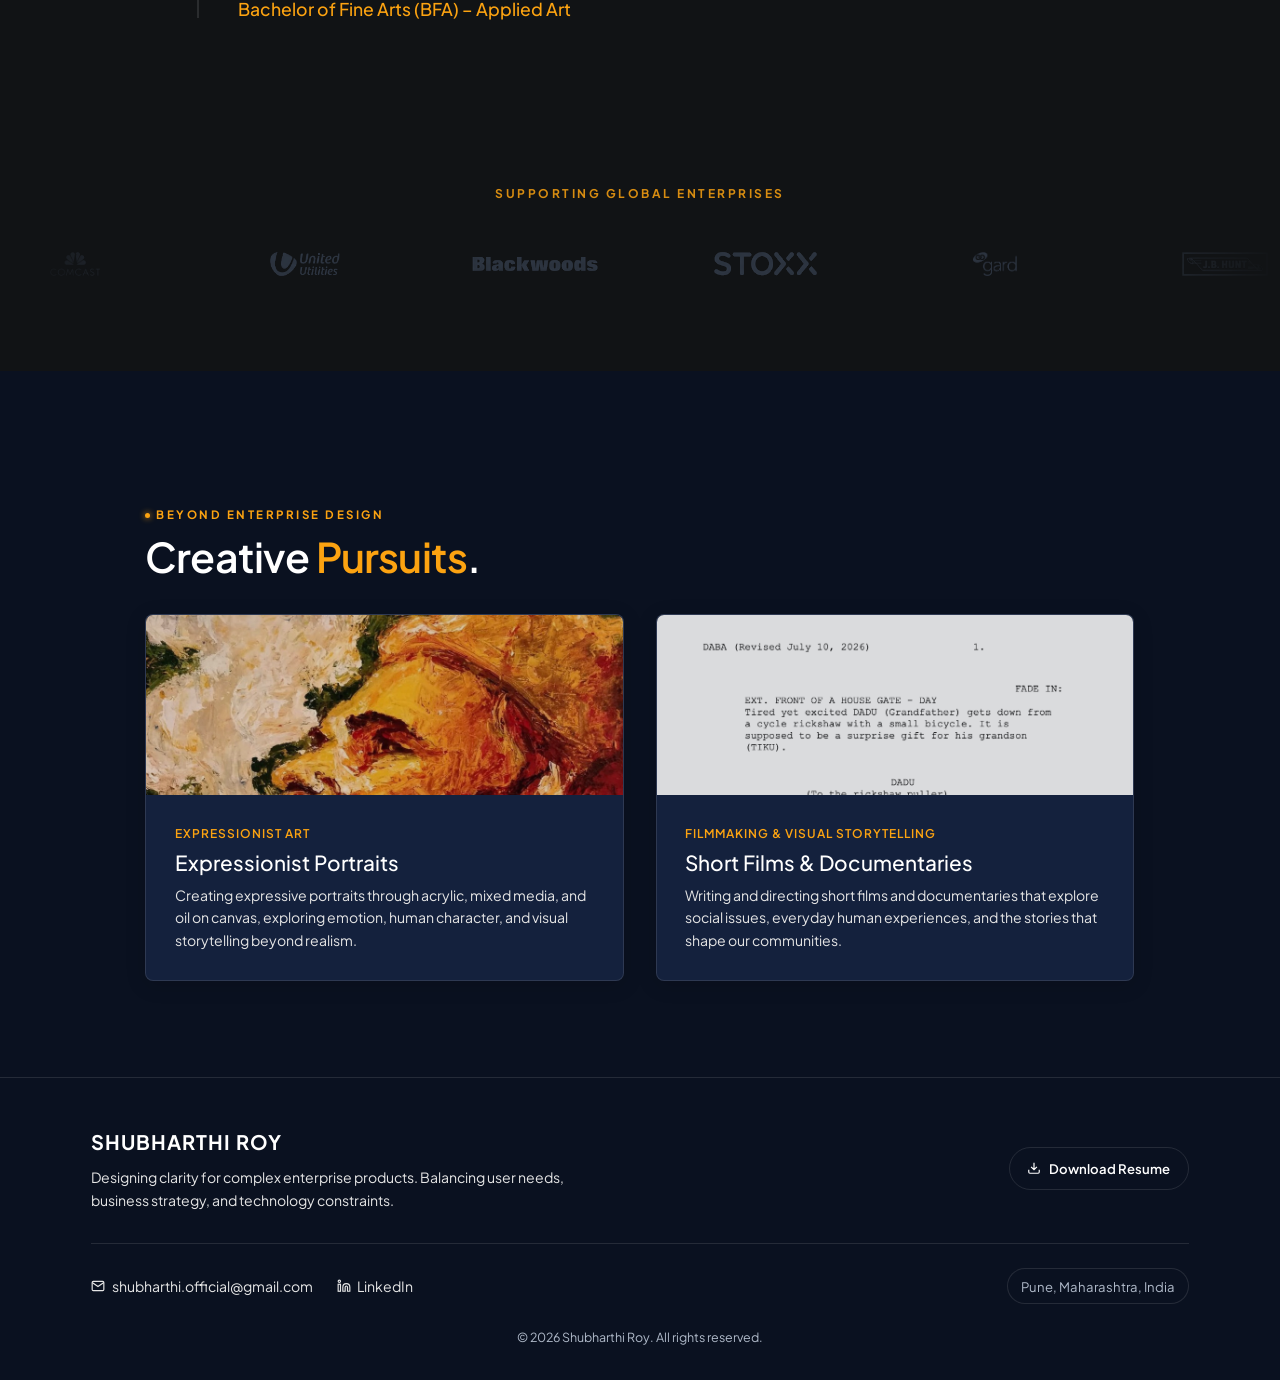
==== commit 4a8aba7d: "Homepage" ====
--- a/index.html
+++ b/index.html
@@ -24,10 +24,10 @@
         const theme = localStorage.getItem('theme') || 'dark';
         document.documentElement.setAttribute('data-theme', theme);
     </script>
-    <link rel="stylesheet" href="css/style.css?v=29.0">
-    <link rel="stylesheet" href="css/about.css?v=29.0">
-    <link rel="stylesheet" href="css/work.css?v=29.0">
-    <link rel="stylesheet" href="css/v2-motion.css?v=29.0">
+    <link rel="stylesheet" href="css/style.css?v=36.0">
+    <link rel="stylesheet" href="css/about.css?v=36.0">
+    <link rel="stylesheet" href="css/work.css?v=36.0">
+    <link rel="stylesheet" href="css/v2-motion.css?v=36.0">
 
     <!-- Microsoft Clarity Tracking Code -->
     <script type="text/javascript">
@@ -69,10 +69,47 @@
  
     <main>
         
-        <!-- SECTION 1: HERO SECTION (REDUCED HEIGHT 15-20%) -->
+        <!-- SECTION 1: HERO SECTION -->
         <section class="hero v2-section">
-            <div class="v2-container">
+            <!-- SUBTLE BACKGROUND GEOMETRIC ART (COMPLEXITY TO CLARITY) -->
+            <div class="hero-bg-geometric" aria-hidden="true">
+                <svg viewBox="0 0 800 600" fill="none" xmlns="http://www.w3.org/2000/svg" class="hero-bg-svg">
+                    <!-- Complexity Stage: Fragmented, rotated squares & offset lines -->
+                    <g class="geom-complexity">
+                        <rect x="60" y="80" width="75" height="75" transform="rotate(25 97 117)" class="geom-stroke geom-dim" />
+                        <rect x="130" y="170" width="55" height="55" transform="rotate(-15 157 197)" class="geom-stroke geom-mid" />
+                        <rect x="100" y="290" width="95" height="95" transform="rotate(40 147 337)" class="geom-stroke geom-accent" />
+                        <line x1="70" y1="120" x2="230" y2="210" class="geom-stroke-dash" />
+                        <line x1="150" y1="310" x2="310" y2="360" class="geom-stroke-dash" />
+                        <circle cx="120" cy="120" r="3" class="geom-dot" />
+                        <circle cx="150" cy="190" r="4" class="geom-dot" />
+                    </g>
+
+                    <!-- Transition & Structure Lines -->
+                    <g class="geom-structure">
+                        <path d="M190 120 C 270 100, 330 150, 430 180" class="geom-curve-line" />
+                        <path d="M230 220 C 310 200, 390 250, 470 260" class="geom-curve-line" />
+                        <rect x="290" y="140" width="65" height="65" transform="rotate(12 322 172)" class="geom-stroke geom-dim" />
+                    </g>
+
+                    <!-- Clarity Stage: Smooth Concentric Circles & Precision Rings -->
+                    <g class="geom-clarity">
+                        <circle cx="620" cy="300" r="270" class="geom-circle-outer" />
+                        <circle cx="620" cy="300" r="210" class="geom-circle-mid" />
+                        <circle cx="620" cy="300" r="150" class="geom-circle-inner" />
+                        <circle cx="620" cy="300" r="90" class="geom-circle-core" />
+                        
+                        <circle cx="500" cy="120" r="170" class="geom-circle-top" />
+                        <circle cx="500" cy="120" r="115" class="geom-circle-top-inner" />
+                        
+                        <rect x="580" y="260" width="80" height="80" class="geom-stroke geom-aligned" />
+                    </g>
+                </svg>
+            </div>
+
+            <div class="v2-container" style="position: relative; z-index: 1;">
                 <div class="v2-section-eyebrow reveal-text">Senior Experience Designer • Enterprise Product &amp; AI</div>
+
                 <h1 class="hero-title reveal-text delay-1">
                     Designing Clarity for <span class="accent-glow">Enterprise Complexity</span>
                 </h1>
@@ -532,7 +569,7 @@
     </footer>
 
     <!-- JS scripts -->
-    <script src="js/app.js?v=29.0"></script>
-    <script src="js/cred-motion.js?v=29.0"></script>
+    <script src="js/app.js?v=36.0"></script>
+    <script src="js/cred-motion.js?v=36.0"></script>
 </body>
 </html>
--- a/css/style.css
+++ b/css/style.css
@@ -197,16 +197,16 @@
     display: flex;
     justify-content: space-between;
     align-items: center;
-    backdrop-filter: blur(15px);
-    -webkit-backdrop-filter: blur(15px);
-    background: rgba(11, 13, 16, 0.85);
+    backdrop-filter: blur(16px);
+    -webkit-backdrop-filter: blur(16px);
+    background: linear-gradient(270deg, rgba(8, 13, 26, 0.98) 0%, rgba(20, 33, 61, 0.9) 50%, rgba(17, 19, 21, 0.82) 100%) !important;
     border-bottom: 1px solid var(--card-border);
     transition: background 0.4s ease, border-bottom 0.4s ease;
     box-sizing: border-box;
 }
 
 [data-theme="light"] .header-main-nav {
-    background: rgba(247, 246, 242, 0.92) !important;
+    background: linear-gradient(270deg, rgba(225, 218, 206, 0.95) 0%, rgba(240, 235, 225, 0.92) 50%, rgba(255, 255, 255, 0.95) 100%) !important;
     border-bottom-color: var(--card-border) !important;
 }
 
@@ -2263,7 +2263,7 @@
    LIGHT MODE COMPONENT OVERRIDES (STYLE.CSS)
    ========================================================= */
 [data-theme="light"] header {
-    background: rgba(247, 246, 242, 0.88);
+    background: linear-gradient(270deg, rgba(225, 218, 206, 0.95) 0%, rgba(240, 235, 225, 0.92) 50%, rgba(255, 255, 255, 0.95) 100%) !important;
     border-bottom: 1px solid var(--card-border);
 }
 
@@ -2348,29 +2348,29 @@
 }
 
 /* =========================================================
-   UNIVERSAL ORANGE CTA BUTTON TEXT COLOR (WHITE)
+   LIGHT MODE ORANGE CTA BUTTON TEXT COLOR (WHITE)
    ========================================================= */
-.btn-primary,
-.v2-btn-primary,
-.pwd-btn-submit,
-.segment-tab-btn.active,
-.action-btn-primary,
-.cta-btn-primary,
-.btn-ask-ai-submit,
-[style*="background: var(--accent-gold)"],
-[style*="background:#fca311"],
-[style*="background:#ef8354"],
-[style*="background:#d97706"],
-[style*="background: #fca311"],
-[style*="background: #ef8354"],
-[style*="background: #d97706"],
-[style*="background-color: var(--accent-gold)"],
-[style*="background-color:#fca311"],
-[style*="background-color:#ef8354"],
-[style*="background-color:#d97706"],
-[style*="background-color: #fca311"],
-[style*="background-color: #ef8354"],
-[style*="background-color: #d97706"] {
+[data-theme="light"] .btn-primary,
+[data-theme="light"] .v2-btn-primary,
+[data-theme="light"] .pwd-btn-submit,
+[data-theme="light"] .segment-tab-btn.active,
+[data-theme="light"] .action-btn-primary,
+[data-theme="light"] .cta-btn-primary,
+[data-theme="light"] .btn-ask-ai-submit,
+[data-theme="light"] [style*="background: var(--accent-gold)"],
+[data-theme="light"] [style*="background:#fca311"],
+[data-theme="light"] [style*="background:#ef8354"],
+[data-theme="light"] [style*="background:#d97706"],
+[data-theme="light"] [style*="background: #fca311"],
+[data-theme="light"] [style*="background: #ef8354"],
+[data-theme="light"] [style*="background: #d97706"],
+[data-theme="light"] [style*="background-color: var(--accent-gold)"],
+[data-theme="light"] [style*="background-color:#fca311"],
+[data-theme="light"] [style*="background-color:#ef8354"],
+[data-theme="light"] [style*="background-color:#d97706"],
+[data-theme="light"] [style*="background-color: #fca311"],
+[data-theme="light"] [style*="background-color: #ef8354"],
+[data-theme="light"] [style*="background-color: #d97706"] {
     color: #ffffff !important;
     font-weight: 700 !important;
 }
--- a/css/v2-motion.css
+++ b/css/v2-motion.css
@@ -131,9 +131,104 @@
     }
 }
 
-.hero.v2-section .v2-container {
+/* --- HERO ADDITIONS: THROBBING STATUS PILL & BACKGROUND GEOMETRIC ART --- */
+
+/* 1. Senior Availability Status Pill */
+.hero-status-pill {
+    display: inline-flex;
+    align-items: center;
+    gap: 0.6rem;
+    font-size: 0.82rem;
+    font-weight: 500;
+    color: var(--text-secondary);
+    margin-top: 0.25rem;
+    margin-bottom: 1.25rem;
+    padding: 0.42rem 1.05rem;
+    background: linear-gradient(90deg, rgba(16, 185, 129, 0.22) 0%, rgba(20, 33, 61, 0.55) 60%, rgba(20, 33, 61, 0.25) 100%);
+    border: 1px solid rgba(16, 185, 129, 0.3);
+    border-radius: 100px;
+    letter-spacing: 0.2px;
+    backdrop-filter: blur(10px);
+}
+
+[data-theme="light"] .hero-status-pill {
+    background: linear-gradient(90deg, rgba(16, 185, 129, 0.16) 0%, rgba(247, 246, 242, 0.85) 60%, rgba(255, 255, 255, 0.95) 100%) !important;
+    border: 1px solid rgba(16, 185, 129, 0.3) !important;
+    color: #1e293b !important;
+    box-shadow: 0 4px 14px rgba(0, 0, 0, 0.03) !important;
+}
+
+.status-throb-dot {
+    width: 8px;
+    height: 8px;
+    border-radius: 50%;
+    background-color: #10b981;
+    display: inline-block;
+    animation: throbPulse 2.2s infinite ease-in-out;
+}
+
+@keyframes throbPulse {
+    0%, 100% {
+        transform: scale(1);
+        box-shadow: 0 0 0 0 rgba(16, 185, 129, 0.7);
+    }
+    50% {
+        transform: scale(1.35);
+        box-shadow: 0 0 0 7px rgba(16, 185, 129, 0);
+    }
+}
+
+/* 2. Background Geometric Visual Overlay (Complexity to Clarity) */
+.hero-bg-geometric {
+    position: absolute;
+    right: -2%;
+    top: 50%;
+    transform: translateY(-50%);
+    width: 65vw;
+    max-width: 900px;
+    height: 100%;
+    pointer-events: none;
+    z-index: 0;
+    overflow: hidden;
+    opacity: 0.75;
+}
+
+.hero-bg-svg {
     width: 100%;
-}
+    height: 100%;
+}
+
+/* SVG Vector Styles - Dark Mode Art Direction */
+.geom-stroke { stroke: rgba(255, 255, 255, 0.08); stroke-width: 1; fill: none; }
+.geom-stroke-dash { stroke: rgba(255, 255, 255, 0.06); stroke-dasharray: 4 4; stroke-width: 1; fill: none; }
+.geom-dim { opacity: 0.35; }
+.geom-mid { opacity: 0.65; }
+.geom-accent { stroke: rgba(252, 163, 17, 0.25); stroke-width: 1.2; fill: none; }
+.geom-dot { fill: rgba(252, 163, 17, 0.4); }
+
+.geom-curve-line { stroke: rgba(252, 163, 17, 0.18); stroke-width: 1.2; fill: none; }
+.geom-circle-outer { stroke: rgba(255, 255, 255, 0.05); stroke-width: 1; fill: none; }
+.geom-circle-mid { stroke: rgba(20, 33, 61, 0.45); stroke-width: 1.2; fill: none; }
+.geom-circle-inner { stroke: rgba(252, 163, 17, 0.22); stroke-width: 1.2; fill: none; }
+.geom-circle-core { stroke: rgba(252, 163, 17, 0.35); stroke-width: 1.5; fill: none; }
+.geom-circle-top { stroke: rgba(255, 255, 255, 0.05); stroke-width: 1; fill: none; }
+.geom-circle-top-inner { stroke: rgba(252, 163, 17, 0.15); stroke-width: 1; fill: none; }
+.geom-aligned { stroke: rgba(255, 255, 255, 0.08); stroke-width: 1; fill: none; }
+
+/* SVG Vector Styles - Light Mode Dedicated Art Direction */
+[data-theme="light"] .geom-stroke { stroke: rgba(20, 33, 61, 0.1) !important; }
+[data-theme="light"] .geom-stroke-dash { stroke: rgba(20, 33, 61, 0.08) !important; }
+[data-theme="light"] .geom-accent { stroke: rgba(217, 119, 6, 0.3) !important; stroke-width: 1.2 !important; }
+[data-theme="light"] .geom-dot { fill: rgba(217, 119, 6, 0.5) !important; }
+
+[data-theme="light"] .geom-curve-line { stroke: rgba(217, 119, 6, 0.25) !important; }
+[data-theme="light"] .geom-circle-outer { stroke: rgba(20, 33, 61, 0.08) !important; }
+[data-theme="light"] .geom-circle-mid { stroke: rgba(20, 33, 61, 0.12) !important; }
+[data-theme="light"] .geom-circle-inner { stroke: rgba(217, 119, 6, 0.25) !important; }
+[data-theme="light"] .geom-circle-core { stroke: rgba(217, 119, 6, 0.4) !important; }
+[data-theme="light"] .geom-circle-top { stroke: rgba(20, 33, 61, 0.06) !important; }
+[data-theme="light"] .geom-circle-top-inner { stroke: rgba(217, 119, 6, 0.2) !important; }
+[data-theme="light"] .geom-aligned { stroke: rgba(20, 33, 61, 0.1) !important; }
 
 .hero-title {
     margin-bottom: 0.85rem;
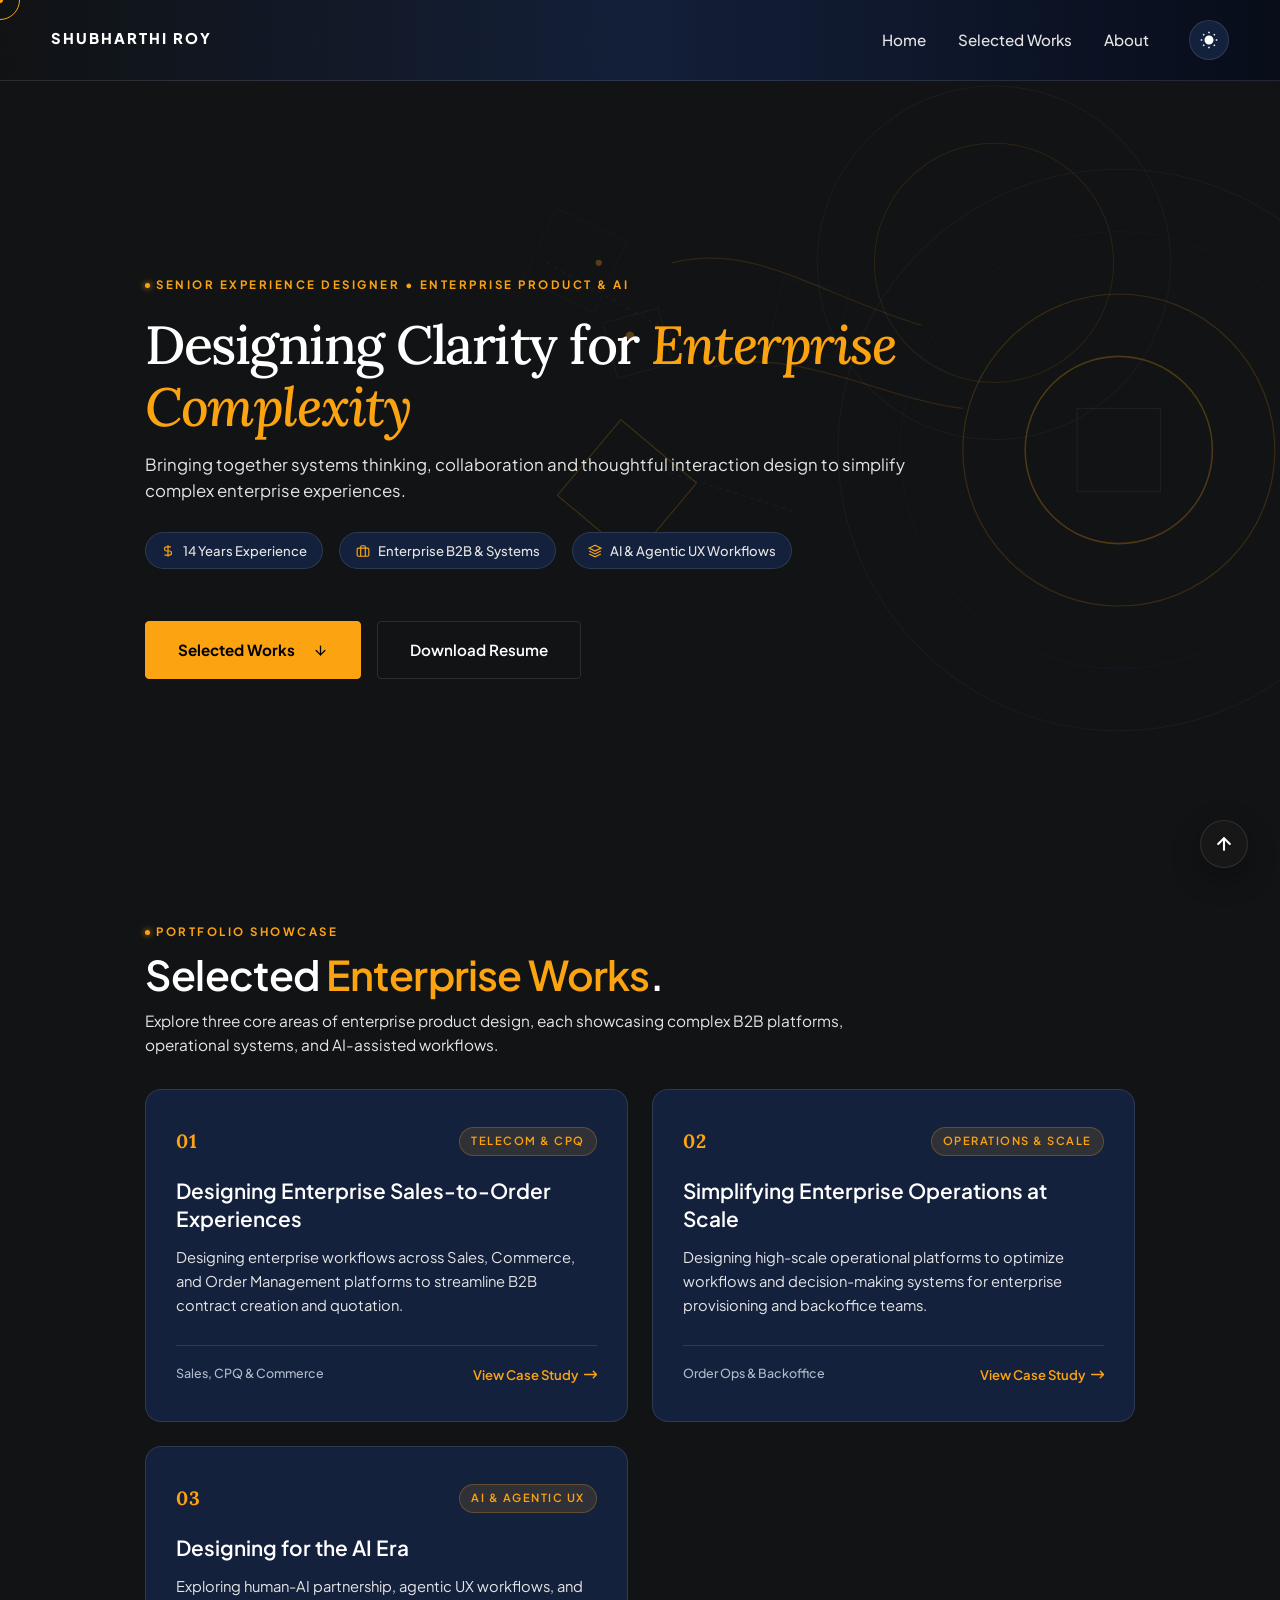
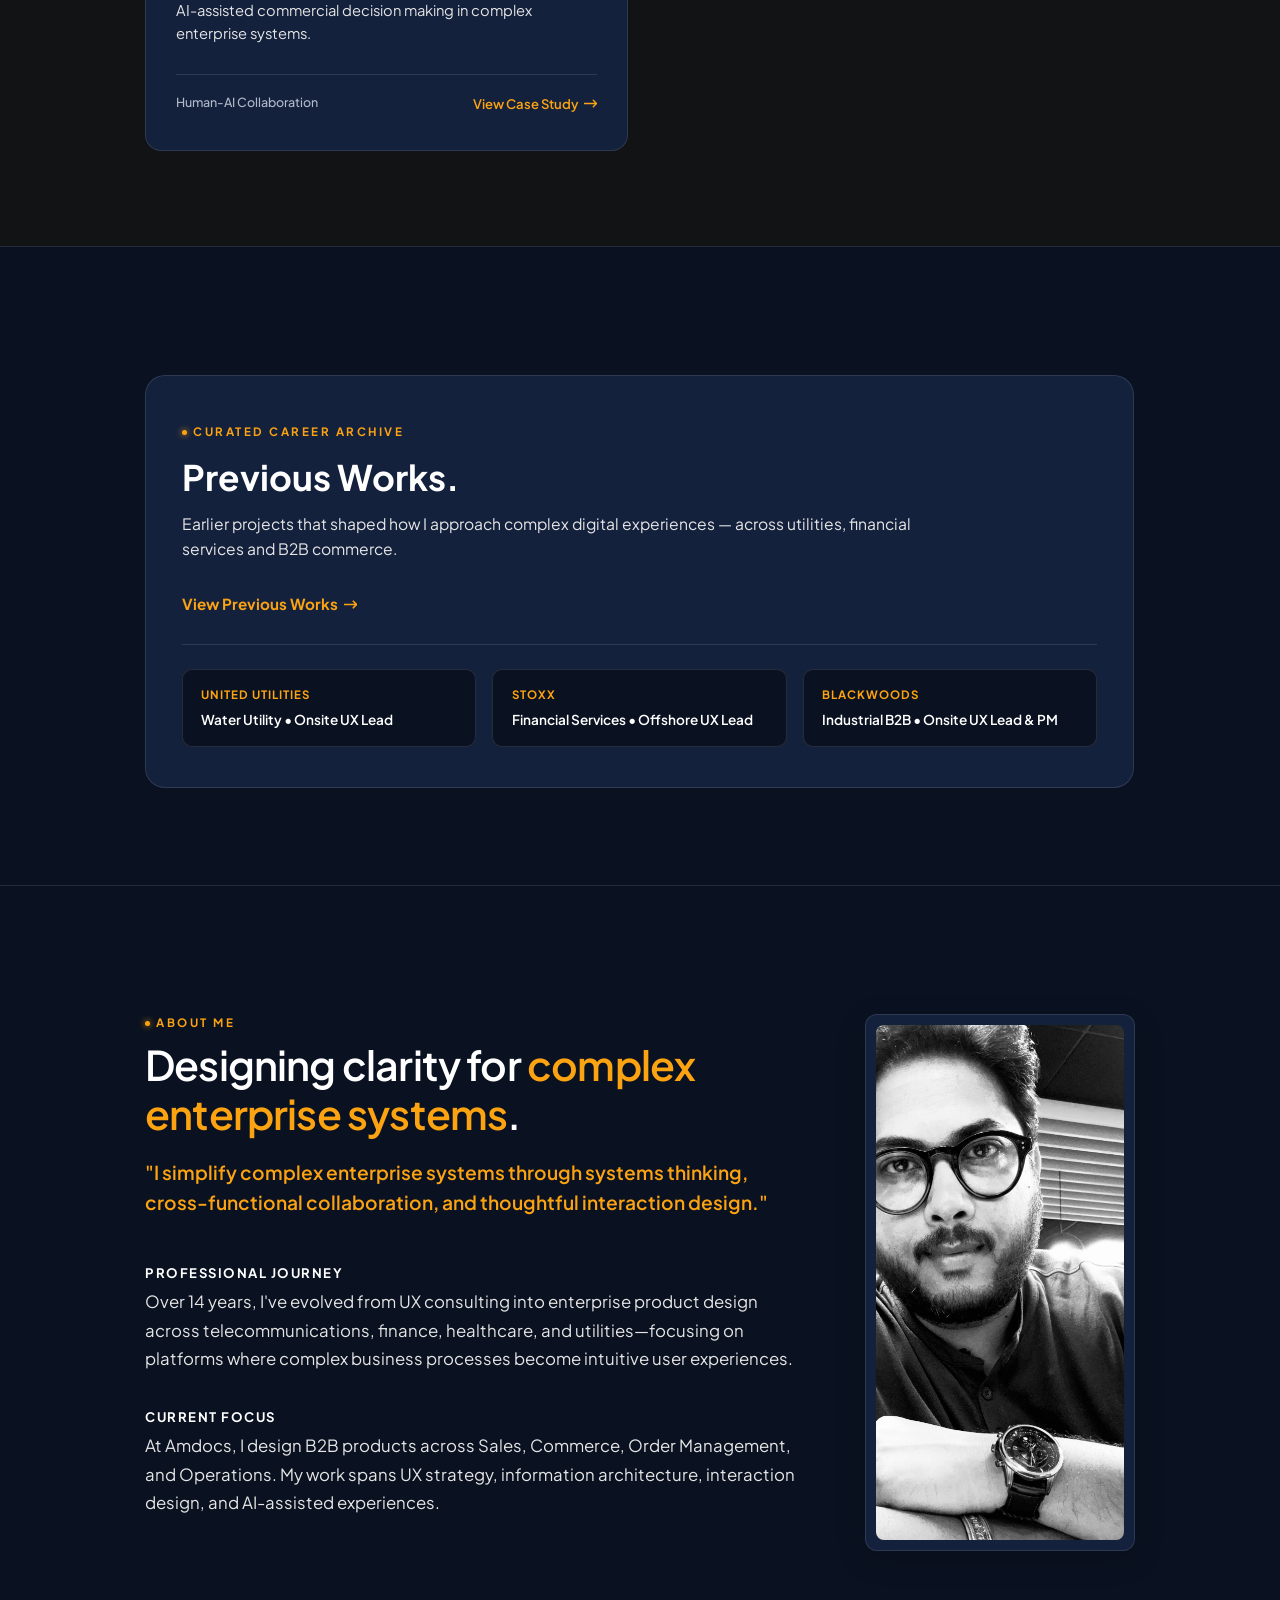
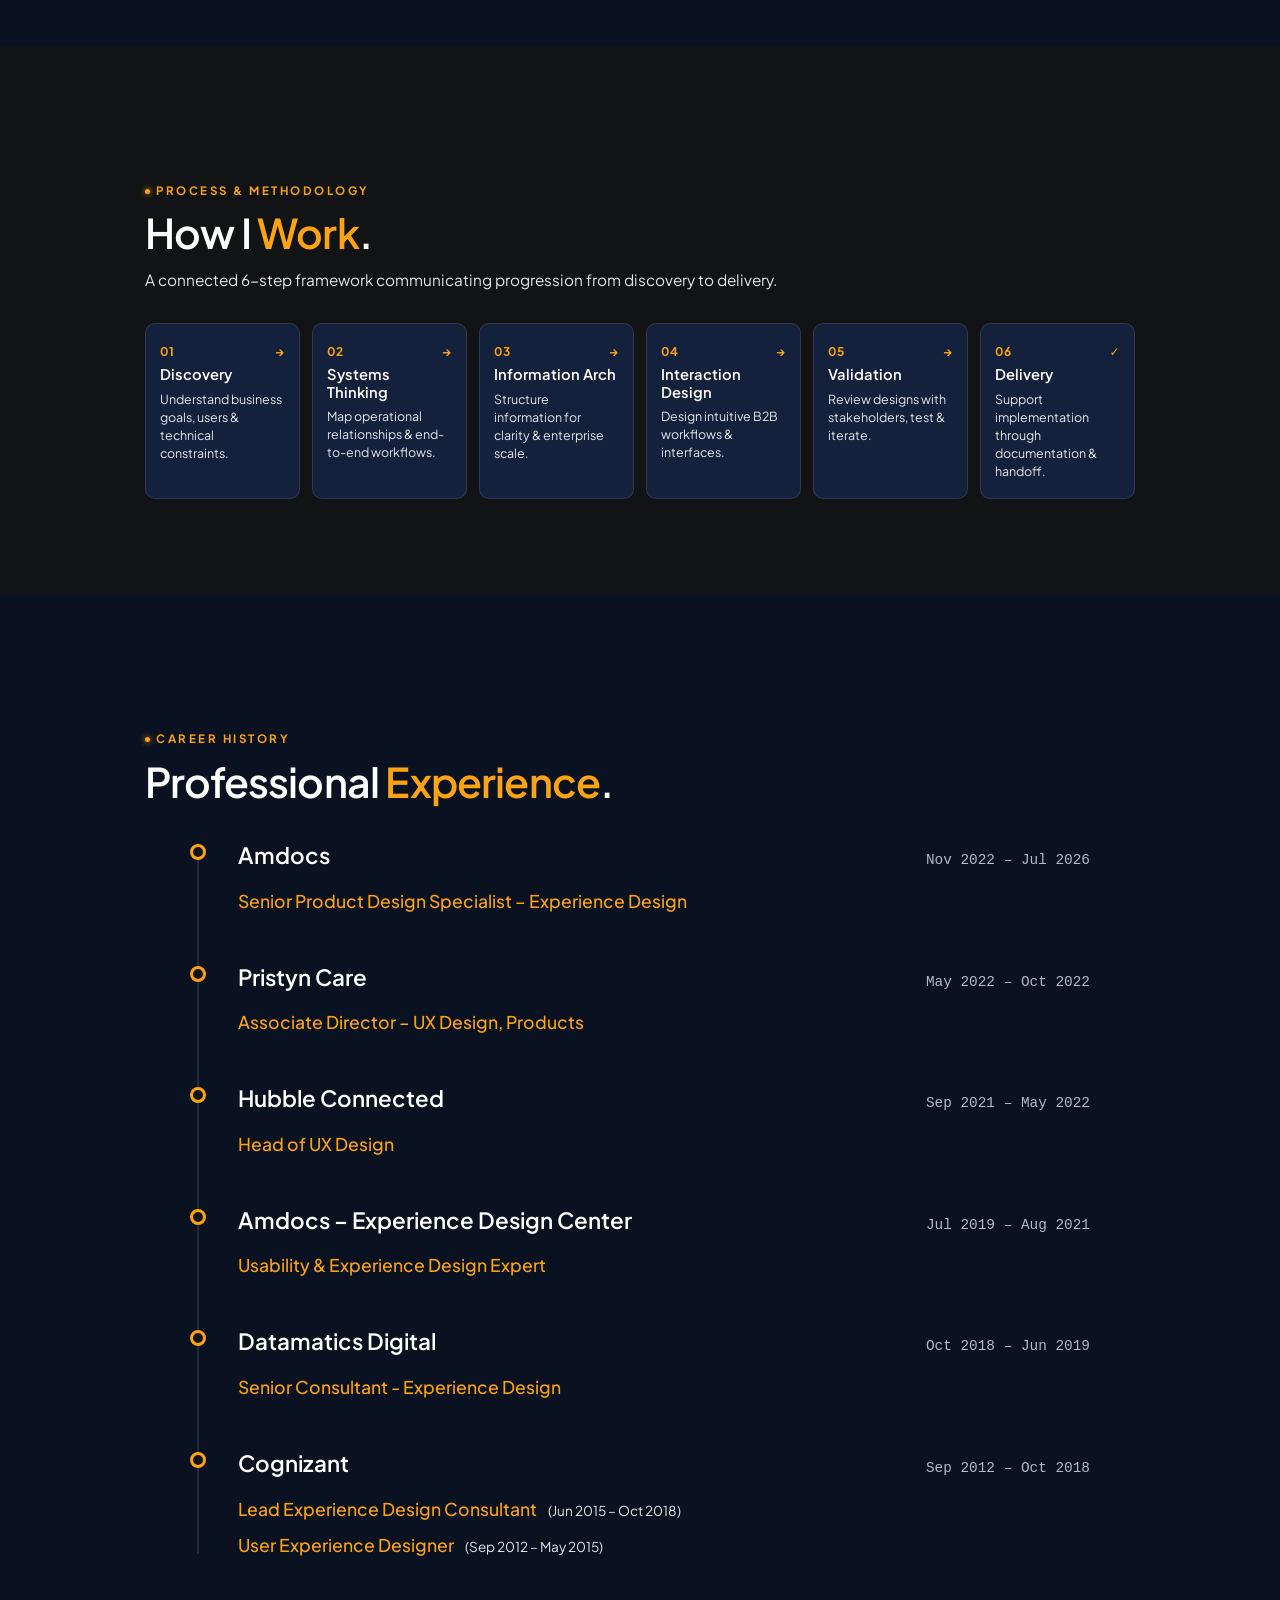
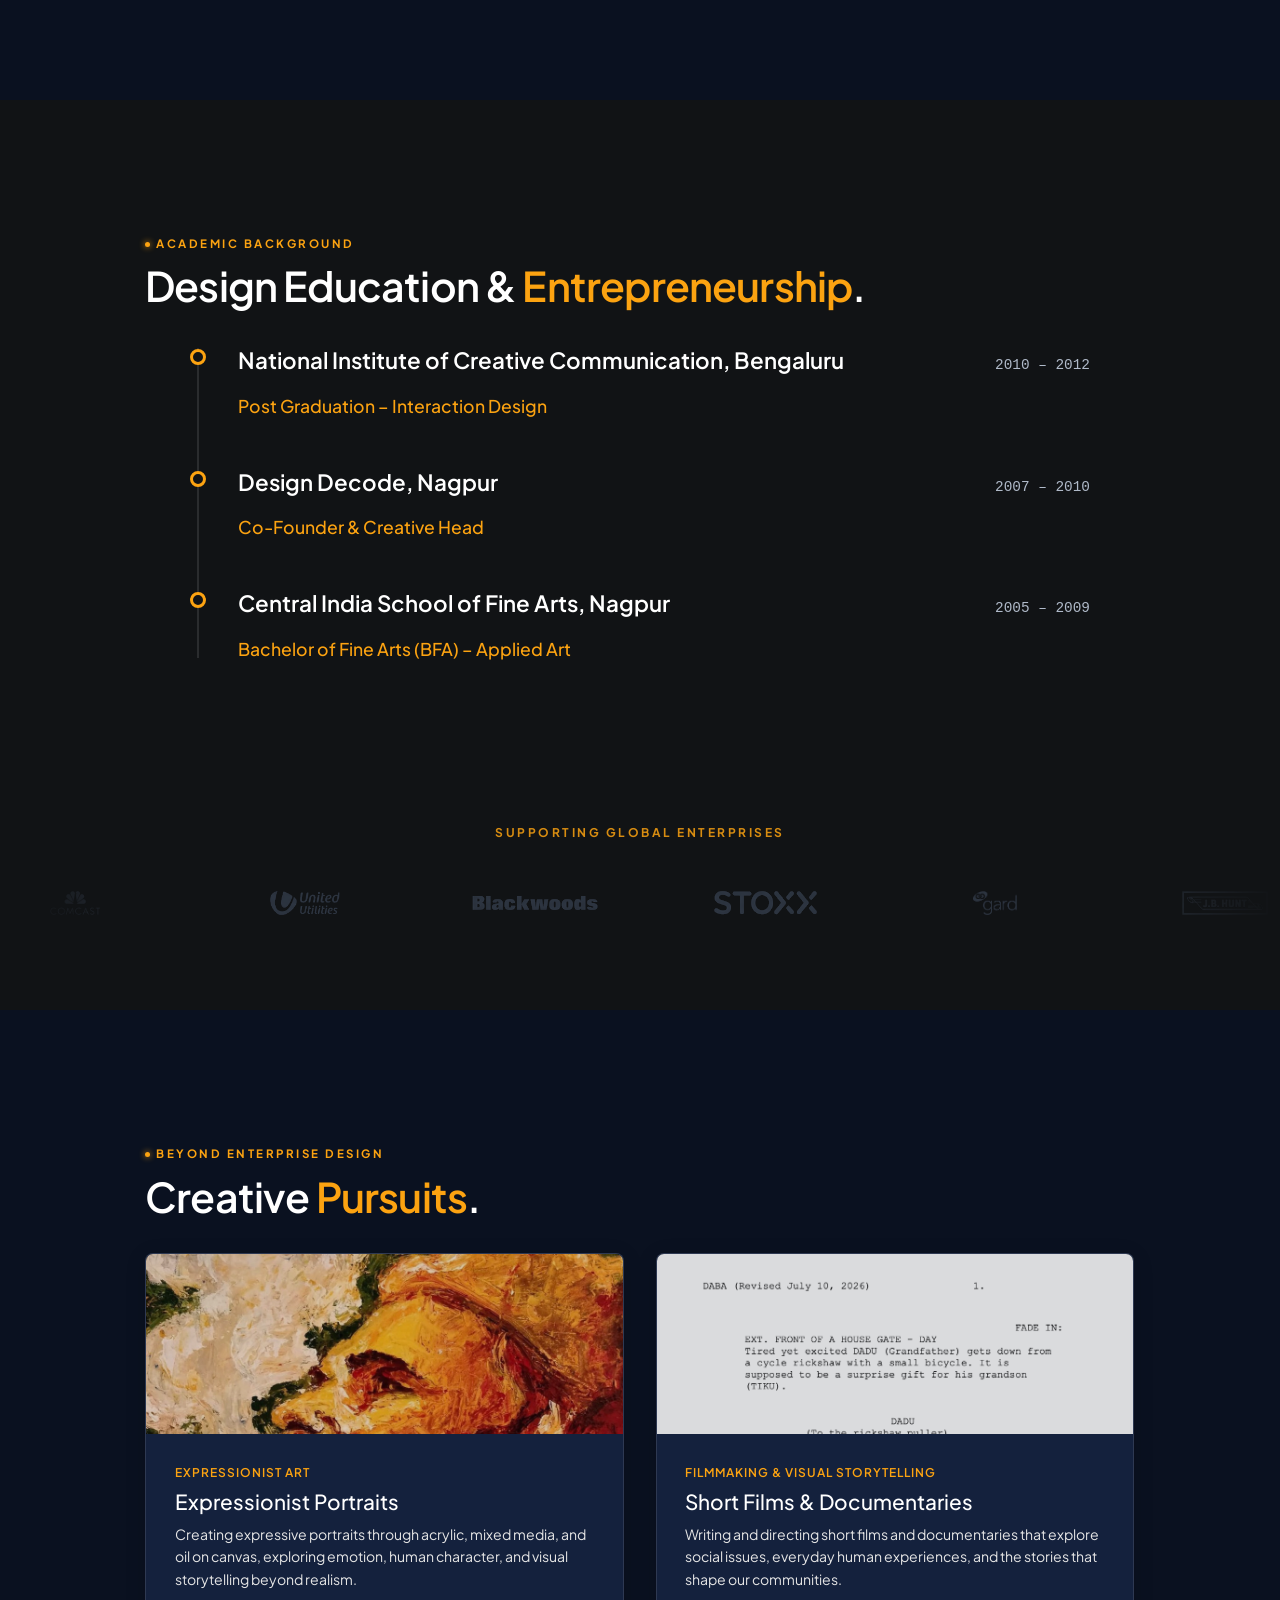
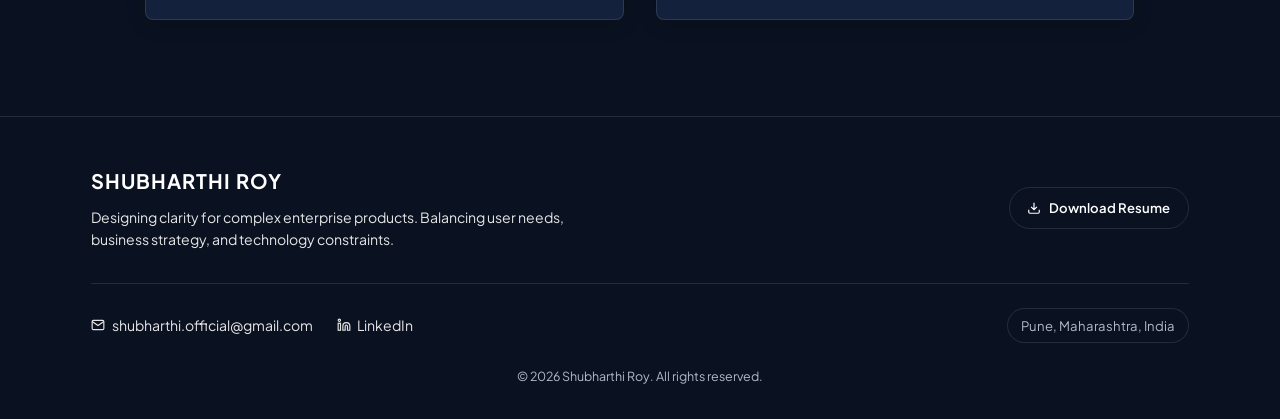
==== commit 9da8f815: "Previous Work Update" ====
--- a/index.html
+++ b/index.html
@@ -24,10 +24,10 @@
         const theme = localStorage.getItem('theme') || 'dark';
         document.documentElement.setAttribute('data-theme', theme);
     </script>
-    <link rel="stylesheet" href="css/style.css?v=36.0">
-    <link rel="stylesheet" href="css/about.css?v=36.0">
-    <link rel="stylesheet" href="css/work.css?v=36.0">
-    <link rel="stylesheet" href="css/v2-motion.css?v=36.0">
+    <link rel="stylesheet" href="css/style.css?v=41.0">
+    <link rel="stylesheet" href="css/about.css?v=41.0">
+    <link rel="stylesheet" href="css/work.css?v=41.0">
+    <link rel="stylesheet" href="css/v2-motion.css?v=41.0">
 
     <!-- Microsoft Clarity Tracking Code -->
     <script type="text/javascript">
@@ -121,7 +121,7 @@
                 <div class="hero-metrics-row reveal-up delay-3">
                     <div class="hero-metric-pill">
                         <svg viewBox="0 0 24 24" fill="none" stroke="currentColor" stroke-width="2"><path d="M12 2v20M17 5H9.5a3.5 3.5 0 0 0 0 7h5a3.5 3.5 0 0 1 0 7H6"/></svg>
-                        13+ Years Experience
+                        14 Years Experience
                     </div>
                     <div class="hero-metric-pill">
                         <svg viewBox="0 0 24 24" fill="none" stroke="currentColor" stroke-width="2"><rect x="2" y="7" width="20" height="14" rx="2" ry="2"/><path d="M16 21V5a2 2 0 0 0-2-2h-4a2 2 0 0 0-2 2v16"/></svg>
@@ -215,6 +215,48 @@
                     </a>
 
                 </div>
+            </div>
+        </section>
+
+        <!-- SECTION 2B: PREVIOUS WORKS TEASER (SINGLE ENTRY POINT) -->
+        <section id="previous-works-teaser" class="v2-section" style="scroll-margin-top: 75px; background: var(--bg-tertiary); border-top: 1px solid var(--card-border); border-bottom: 1px solid var(--card-border);">
+            <div class="v2-container">
+                
+                <!-- Single Unified Entry Point Card -->
+                <div class="reveal-up delay-1" style="background: var(--bg-secondary); border: 1px solid var(--card-border); border-radius: 20px; padding: 2.5rem 2.25rem; display: flex; flex-direction: column; gap: 1.75rem; transition: border-color 0.25s ease;">
+                    <div style="display: flex; flex-wrap: wrap; justify-content: space-between; align-items: flex-start; gap: 1.5rem;">
+                        <div style="max-width: 760px;">
+                            <div class="v2-section-eyebrow">Curated Career Archive</div>
+                            <h2 style="font-size: clamp(1.6rem, 3.2vw, 2.2rem); font-weight: 700; color: var(--text-primary); margin: 0.35rem 0 0.75rem 0; line-height: 1.25;">
+                                Previous <span>Works</span>.
+                            </h2>
+                            <p style="font-size: 0.98rem; color: var(--text-secondary); line-height: 1.6; margin: 0;">
+                                Earlier projects that shaped how I approach complex digital experiences &mdash; across utilities, financial services and B2B commerce.
+                            </p>
+                        </div>
+                        <a href="previous-works.html" class="v2-case-cta" style="font-size: 0.95rem; font-weight: 700; text-decoration: none; padding-top: 0.4rem;">
+                            View Previous Works
+                            <svg viewBox="0 0 14 14" fill="none" width="14" height="14"><path d="M10 3.5L13.5 7L10 10.5M13.5 7H0.5" stroke="currentColor" stroke-width="1.8" stroke-linecap="round"/></svg>
+                        </a>
+                    </div>
+
+                    <!-- Domain Chips / Summary Highlights -->
+                    <div style="display: grid; grid-template-columns: repeat(auto-fit, minmax(240px, 1fr)); gap: 1rem; border-top: 1px solid var(--card-border); padding-top: 1.5rem;">
+                        <div style="background: var(--bg-tertiary); border: 1px solid var(--card-border); border-radius: 10px; padding: 1rem 1.15rem;">
+                            <div style="font-size: 0.72rem; font-weight: 700; color: var(--accent-gold); text-transform: uppercase; letter-spacing: 1px; margin-bottom: 0.25rem;">United Utilities</div>
+                            <div style="font-size: 0.85rem; font-weight: 600; color: var(--text-primary);">Water Utility &bull; Onsite UX Lead</div>
+                        </div>
+                        <div style="background: var(--bg-tertiary); border: 1px solid var(--card-border); border-radius: 10px; padding: 1rem 1.15rem;">
+                            <div style="font-size: 0.72rem; font-weight: 700; color: var(--accent-gold); text-transform: uppercase; letter-spacing: 1px; margin-bottom: 0.25rem;">STOXX</div>
+                            <div style="font-size: 0.85rem; font-weight: 600; color: var(--text-primary);">Financial Services &bull; Offshore UX Lead</div>
+                        </div>
+                        <div style="background: var(--bg-tertiary); border: 1px solid var(--card-border); border-radius: 10px; padding: 1rem 1.15rem;">
+                            <div style="font-size: 0.72rem; font-weight: 700; color: var(--accent-gold); text-transform: uppercase; letter-spacing: 1px; margin-bottom: 0.25rem;">Blackwoods</div>
+                            <div style="font-size: 0.85rem; font-weight: 600; color: var(--text-primary);">Industrial B2B &bull; Onsite UX Lead &amp; PM</div>
+                        </div>
+                    </div>
+                </div>
+
             </div>
         </section>
 
@@ -237,7 +279,7 @@
                         <div class="about-paragraphs reveal-up delay-3" style="gap: 1rem;">
                             <div>
                                 <div class="about-subheading">Professional Journey</div>
-                                <p>Over 13+ years, I've evolved from UX consulting into enterprise product design across telecommunications, finance, healthcare, and utilities—focusing on platforms where complex business processes become intuitive user experiences.</p>
+                                <p>Over 14 years, I've evolved from UX consulting into enterprise product design across telecommunications, finance, healthcare, and utilities—focusing on platforms where complex business processes become intuitive user experiences.</p>
                             </div>
                             <div>
                                 <div class="about-subheading">Current Focus</div>
@@ -569,7 +611,7 @@
     </footer>
 
     <!-- JS scripts -->
-    <script src="js/app.js?v=36.0"></script>
-    <script src="js/cred-motion.js?v=36.0"></script>
+    <script src="js/app.js?v=41.0"></script>
+    <script src="js/cred-motion.js?v=41.0"></script>
 </body>
 </html>
--- a/css/v2-motion.css
+++ b/css/v2-motion.css
@@ -93,6 +93,15 @@
                 transform var(--duration-reveal) var(--ease-cred),
                 filter var(--duration-reveal) var(--ease-cred);
     will-change: opacity, transform, filter;
+    animation: autoRevealFallback 0.1s forwards 1.5s;
+}
+
+@keyframes autoRevealFallback {
+    to {
+        opacity: 1;
+        transform: translateY(0);
+        filter: blur(0);
+    }
 }
 
 .reveal-text.is-in-view, .reveal-up.is-in-view,
@@ -101,6 +110,7 @@
     opacity: 1;
     transform: translateY(0);
     filter: blur(0);
+    animation: none;
 }
 
 .delay-1 { transition-delay: 0.08s; }
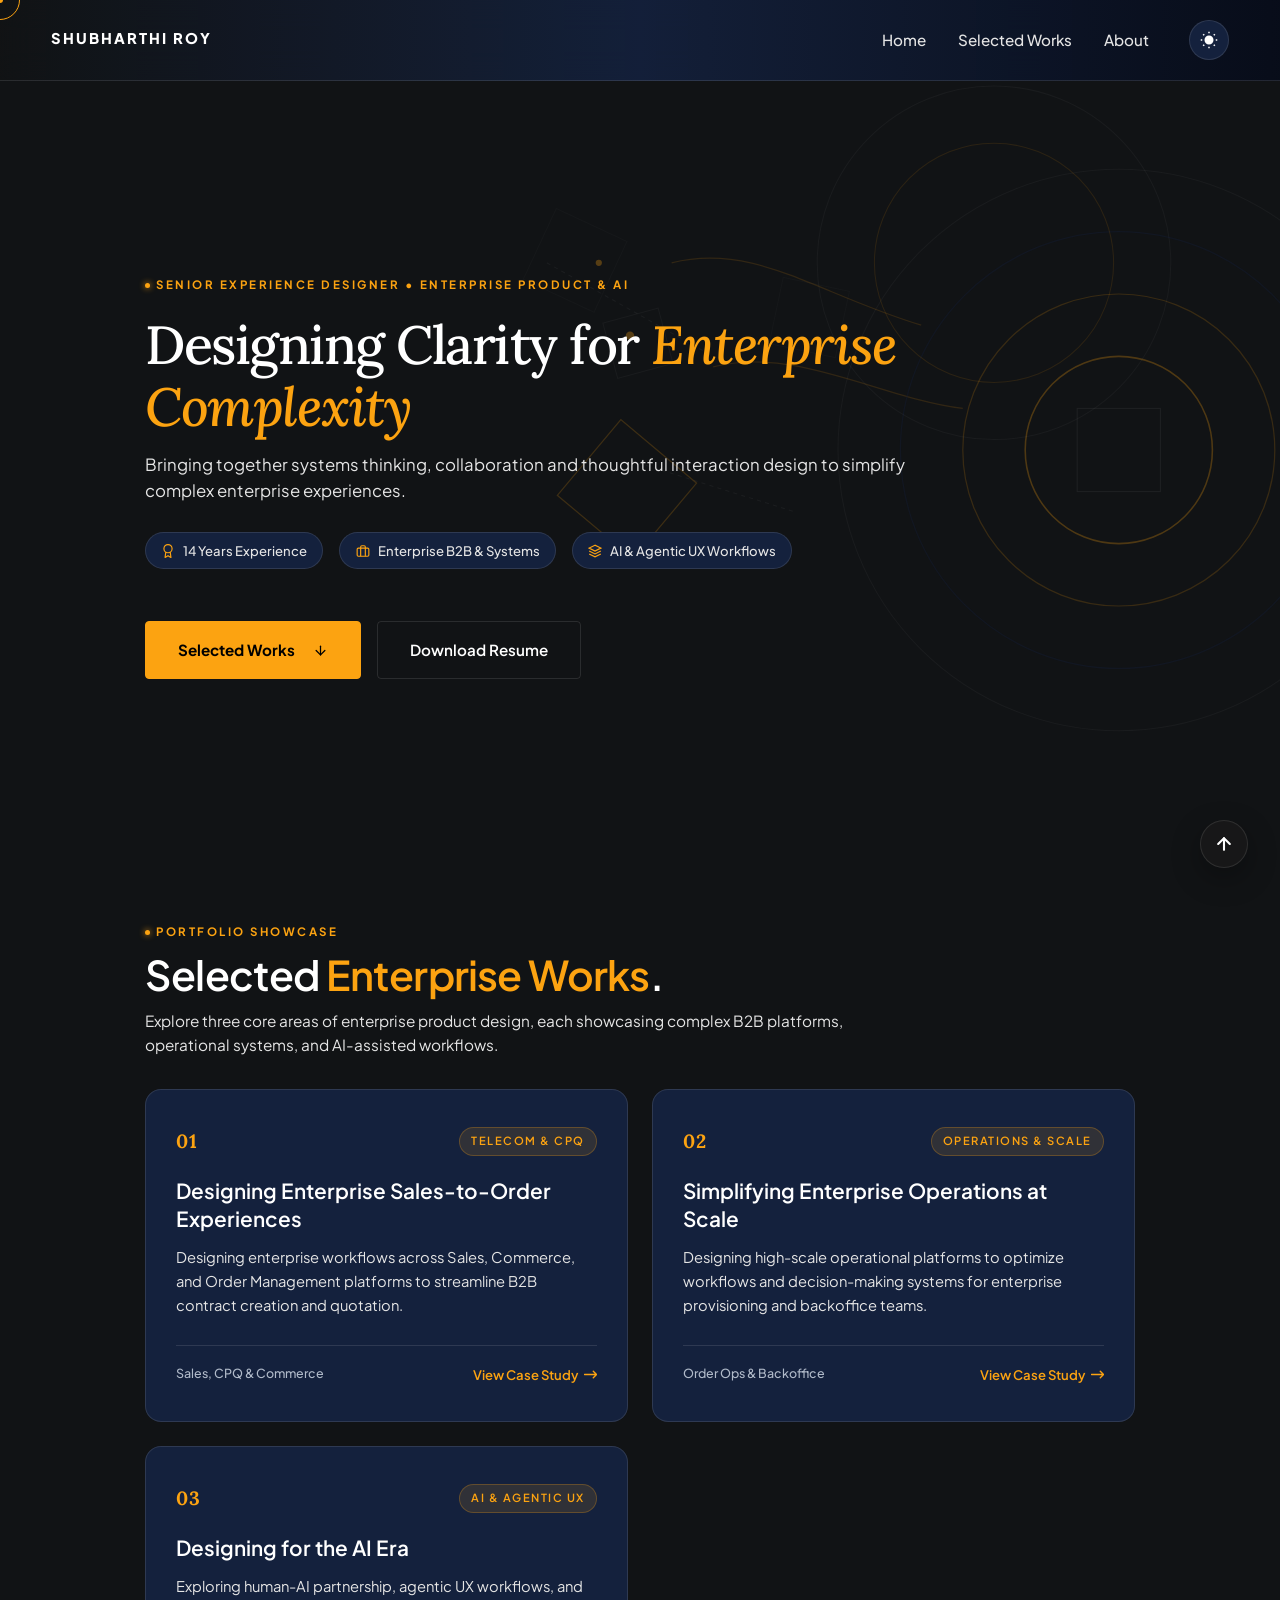
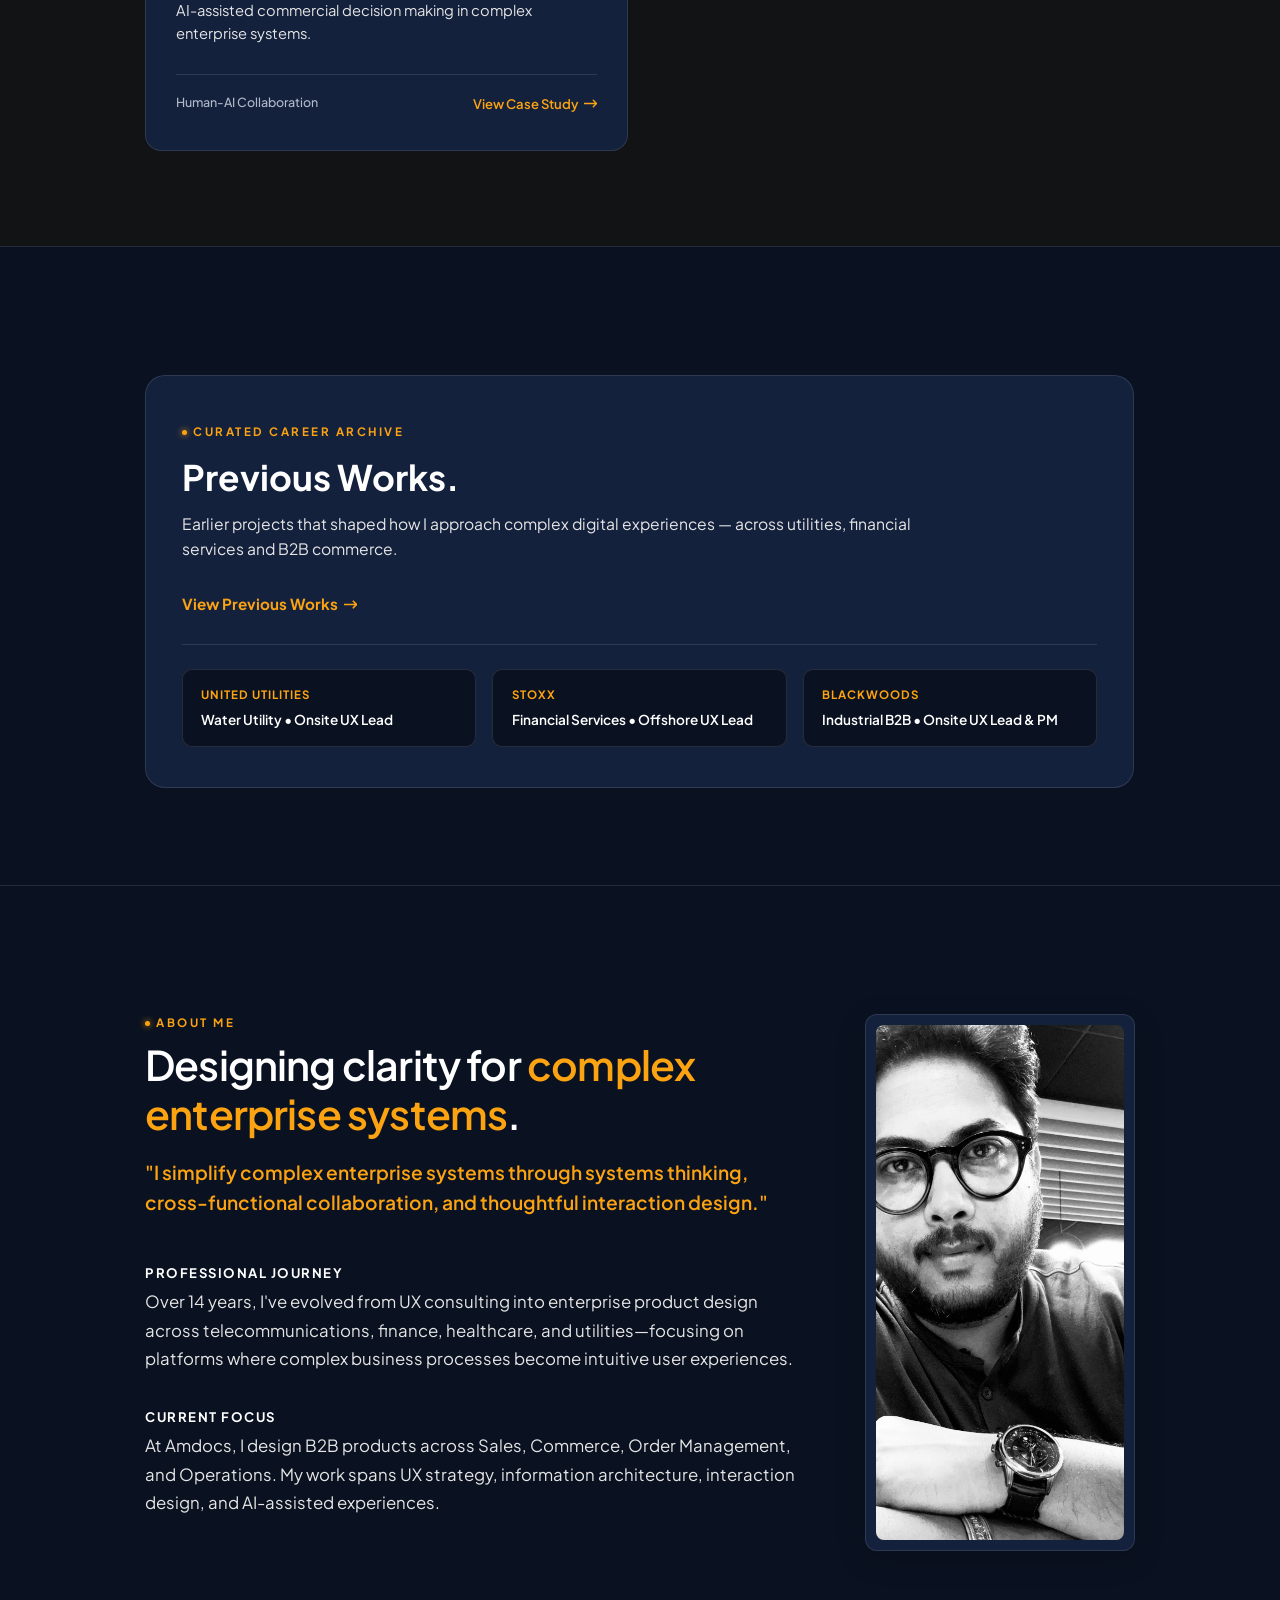
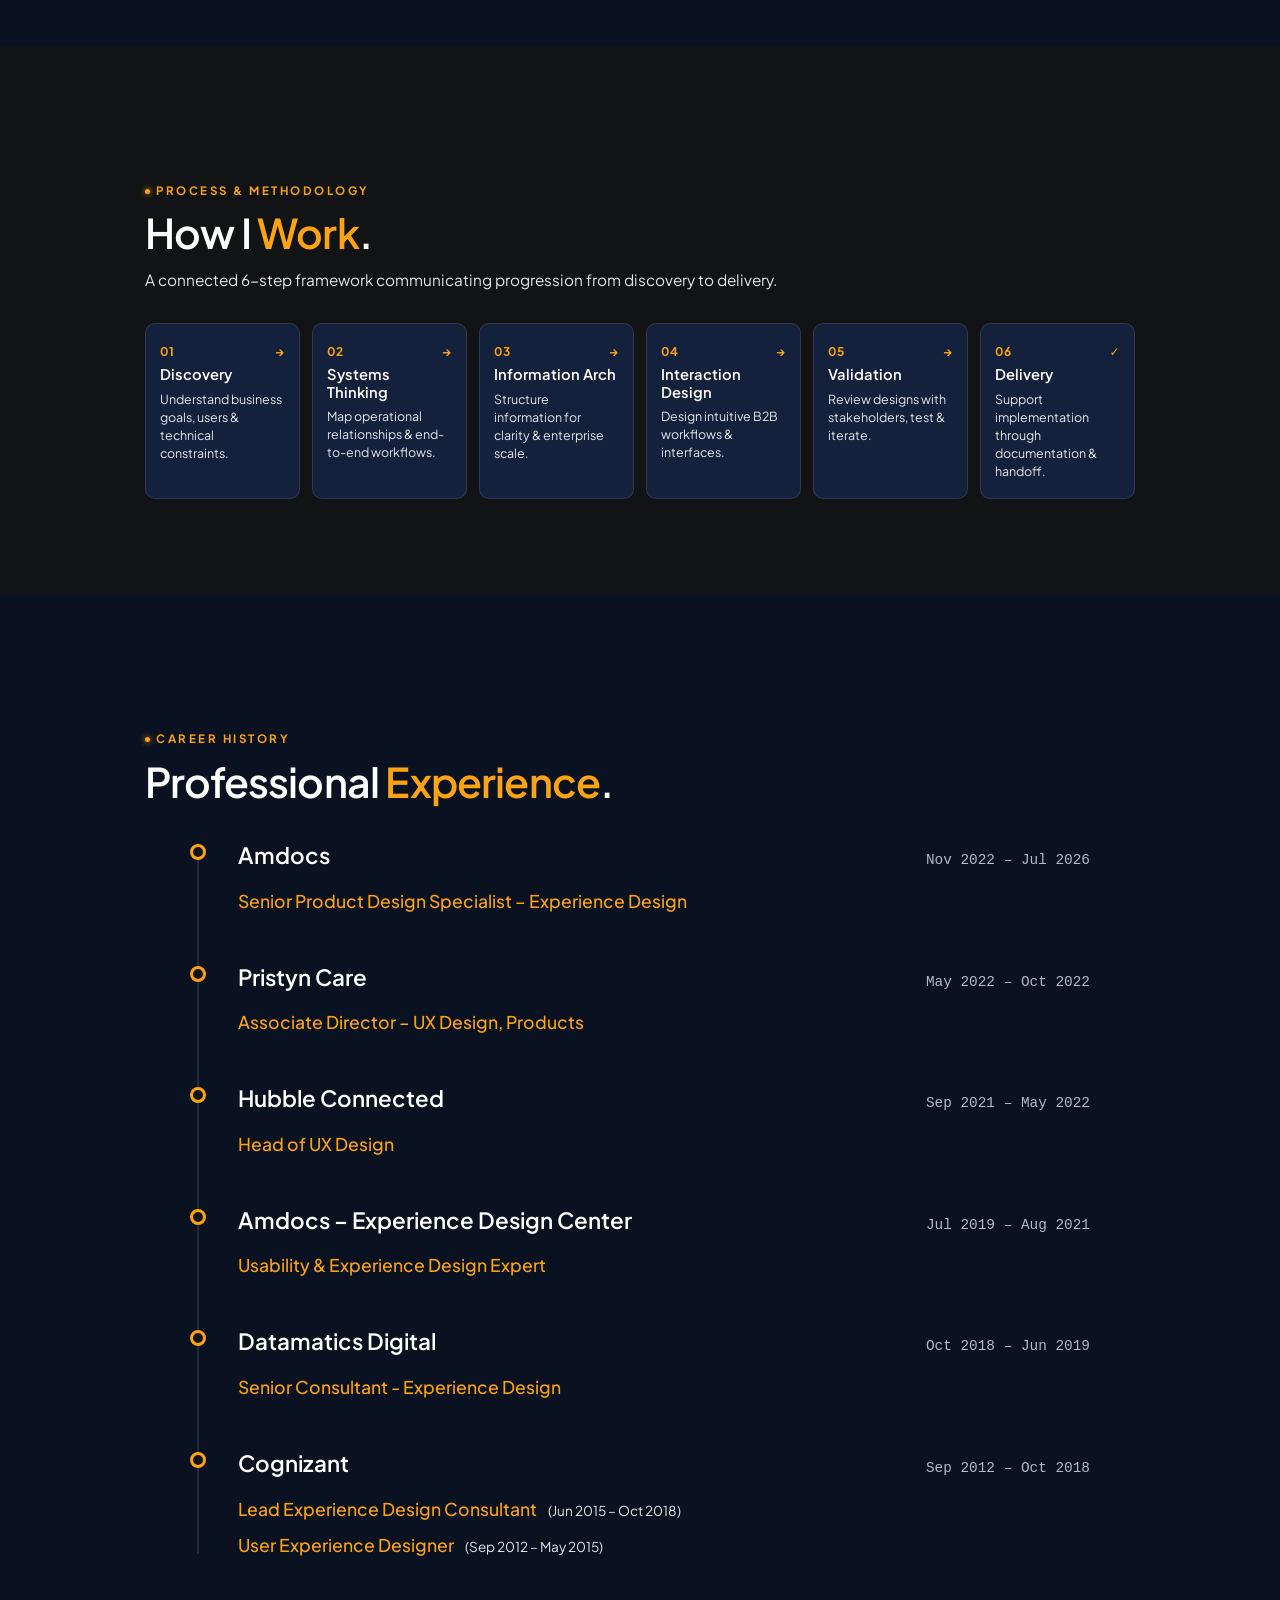
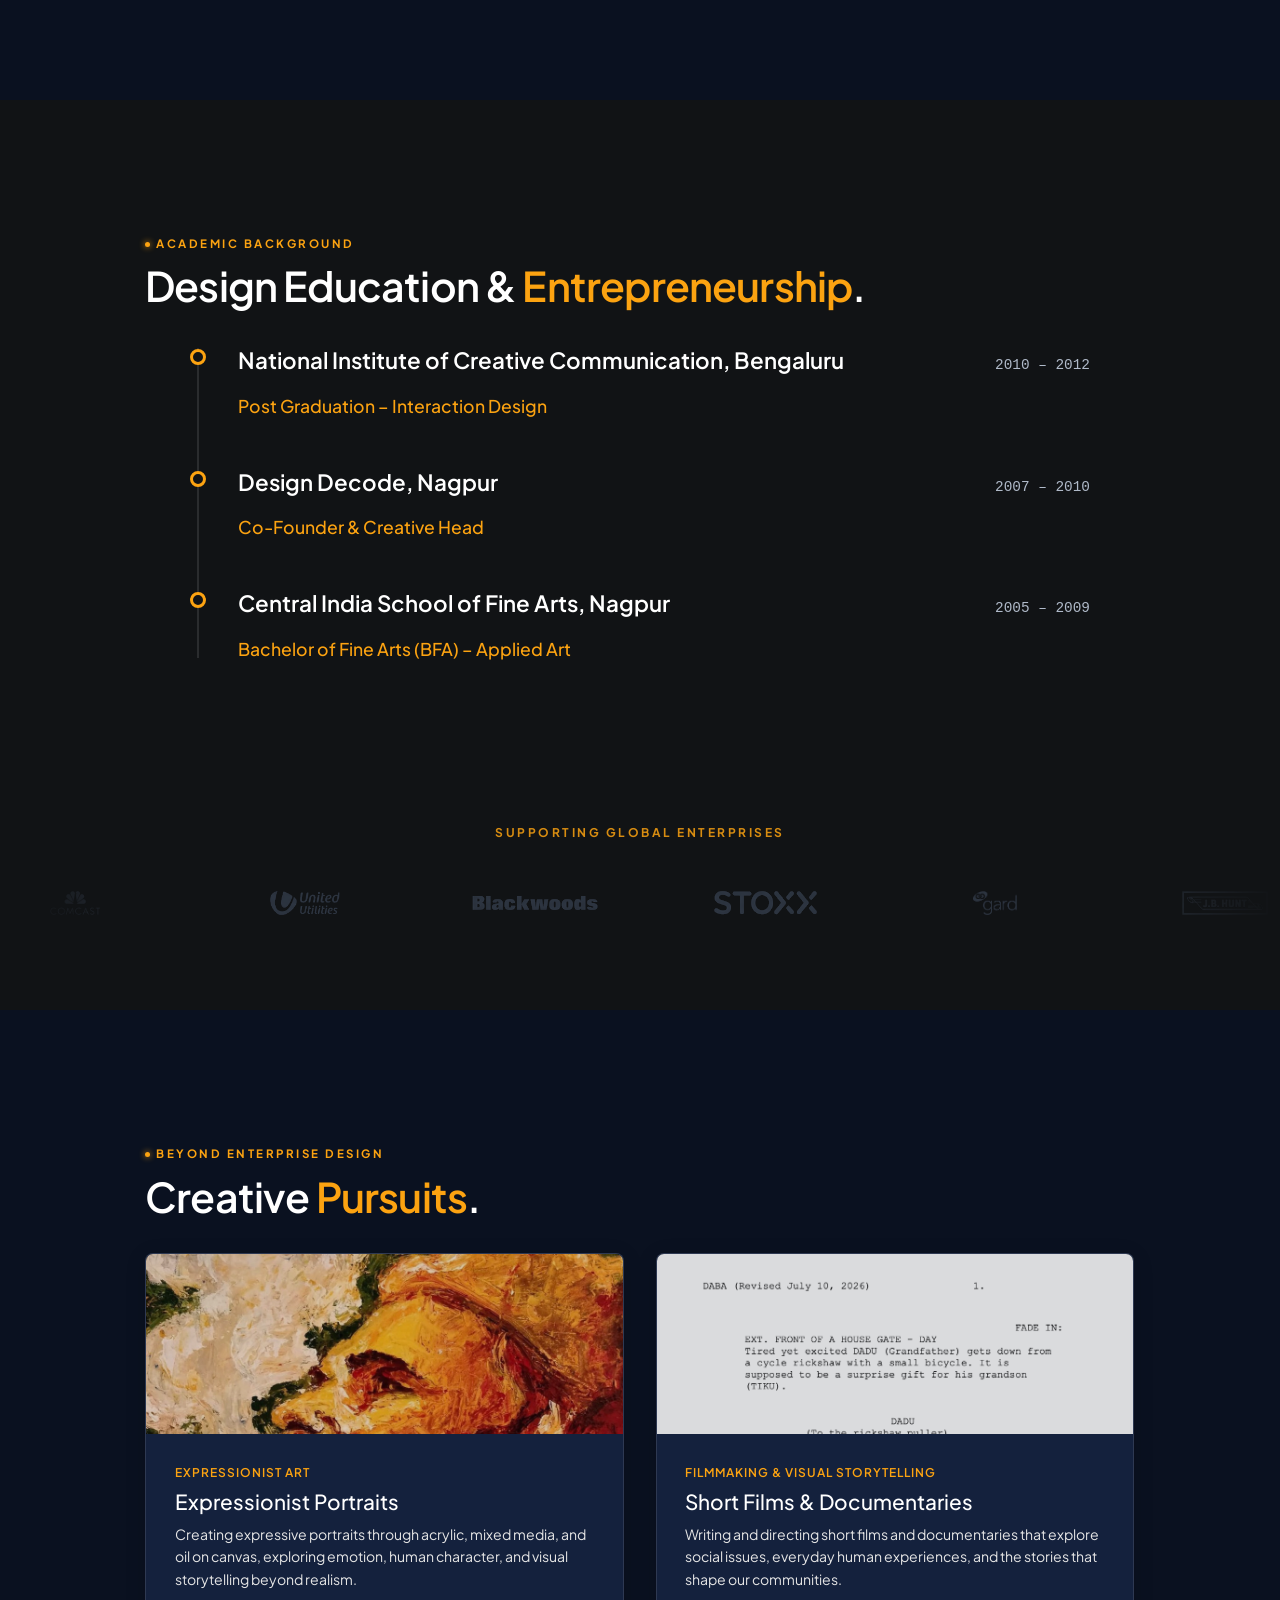
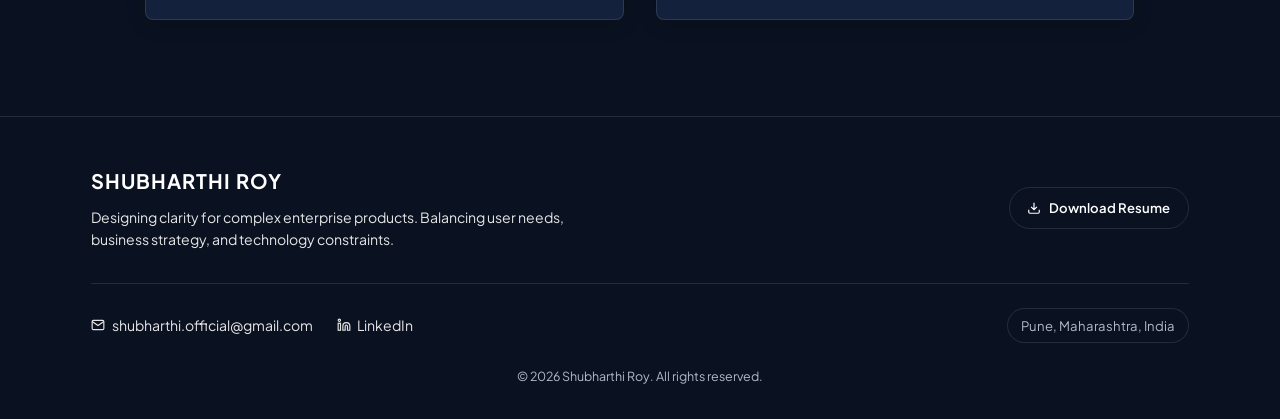
==== commit 0ae8f7ac: "icon" ====
--- a/index.html
+++ b/index.html
@@ -120,7 +120,7 @@
                 <!-- Hero Scannable Metrics Row -->
                 <div class="hero-metrics-row reveal-up delay-3">
                     <div class="hero-metric-pill">
-                        <svg viewBox="0 0 24 24" fill="none" stroke="currentColor" stroke-width="2"><path d="M12 2v20M17 5H9.5a3.5 3.5 0 0 0 0 7h5a3.5 3.5 0 0 1 0 7H6"/></svg>
+                        <svg viewBox="0 0 24 24" fill="none" stroke="currentColor" stroke-width="2" stroke-linecap="round" stroke-linejoin="round"><circle cx="12" cy="8" r="7"/><polyline points="8.21 13.89 7 23 12 20 17 23 15.79 13.88"/></svg>
                         14 Years Experience
                     </div>
                     <div class="hero-metric-pill">
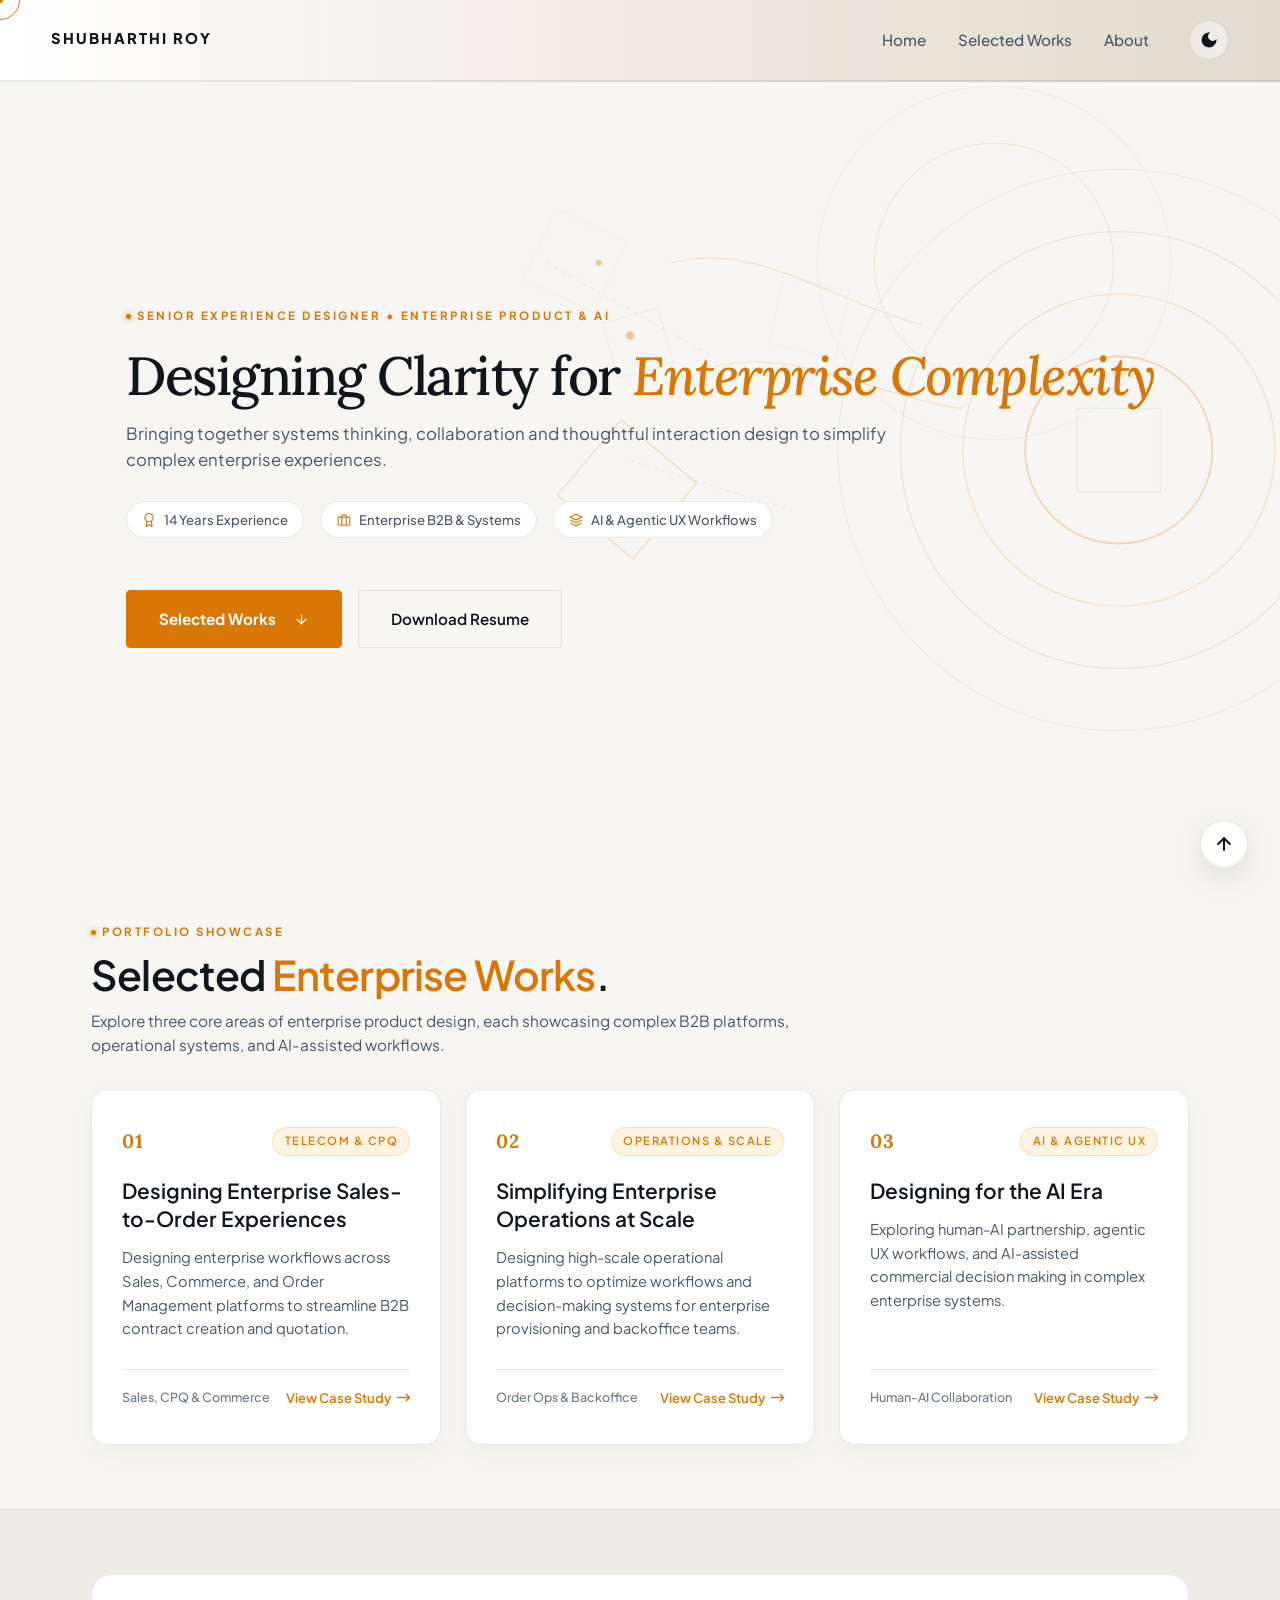
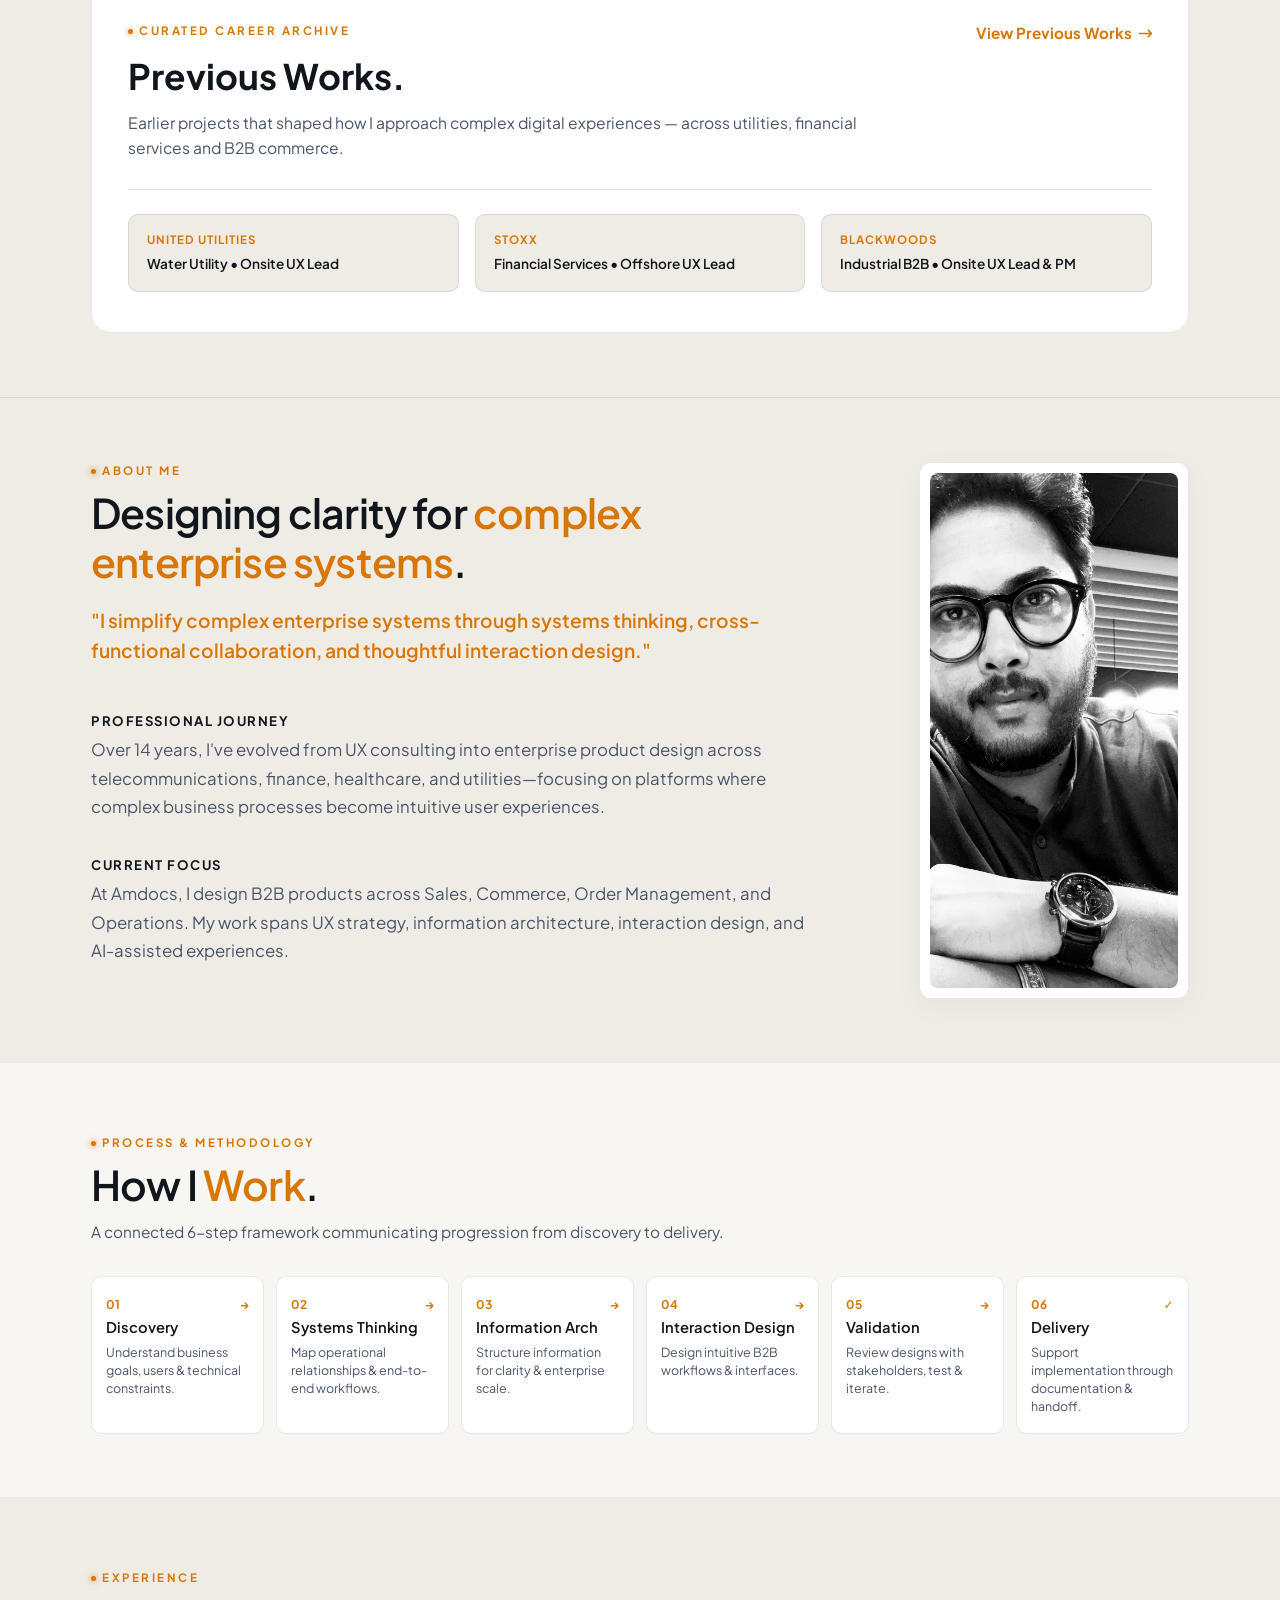
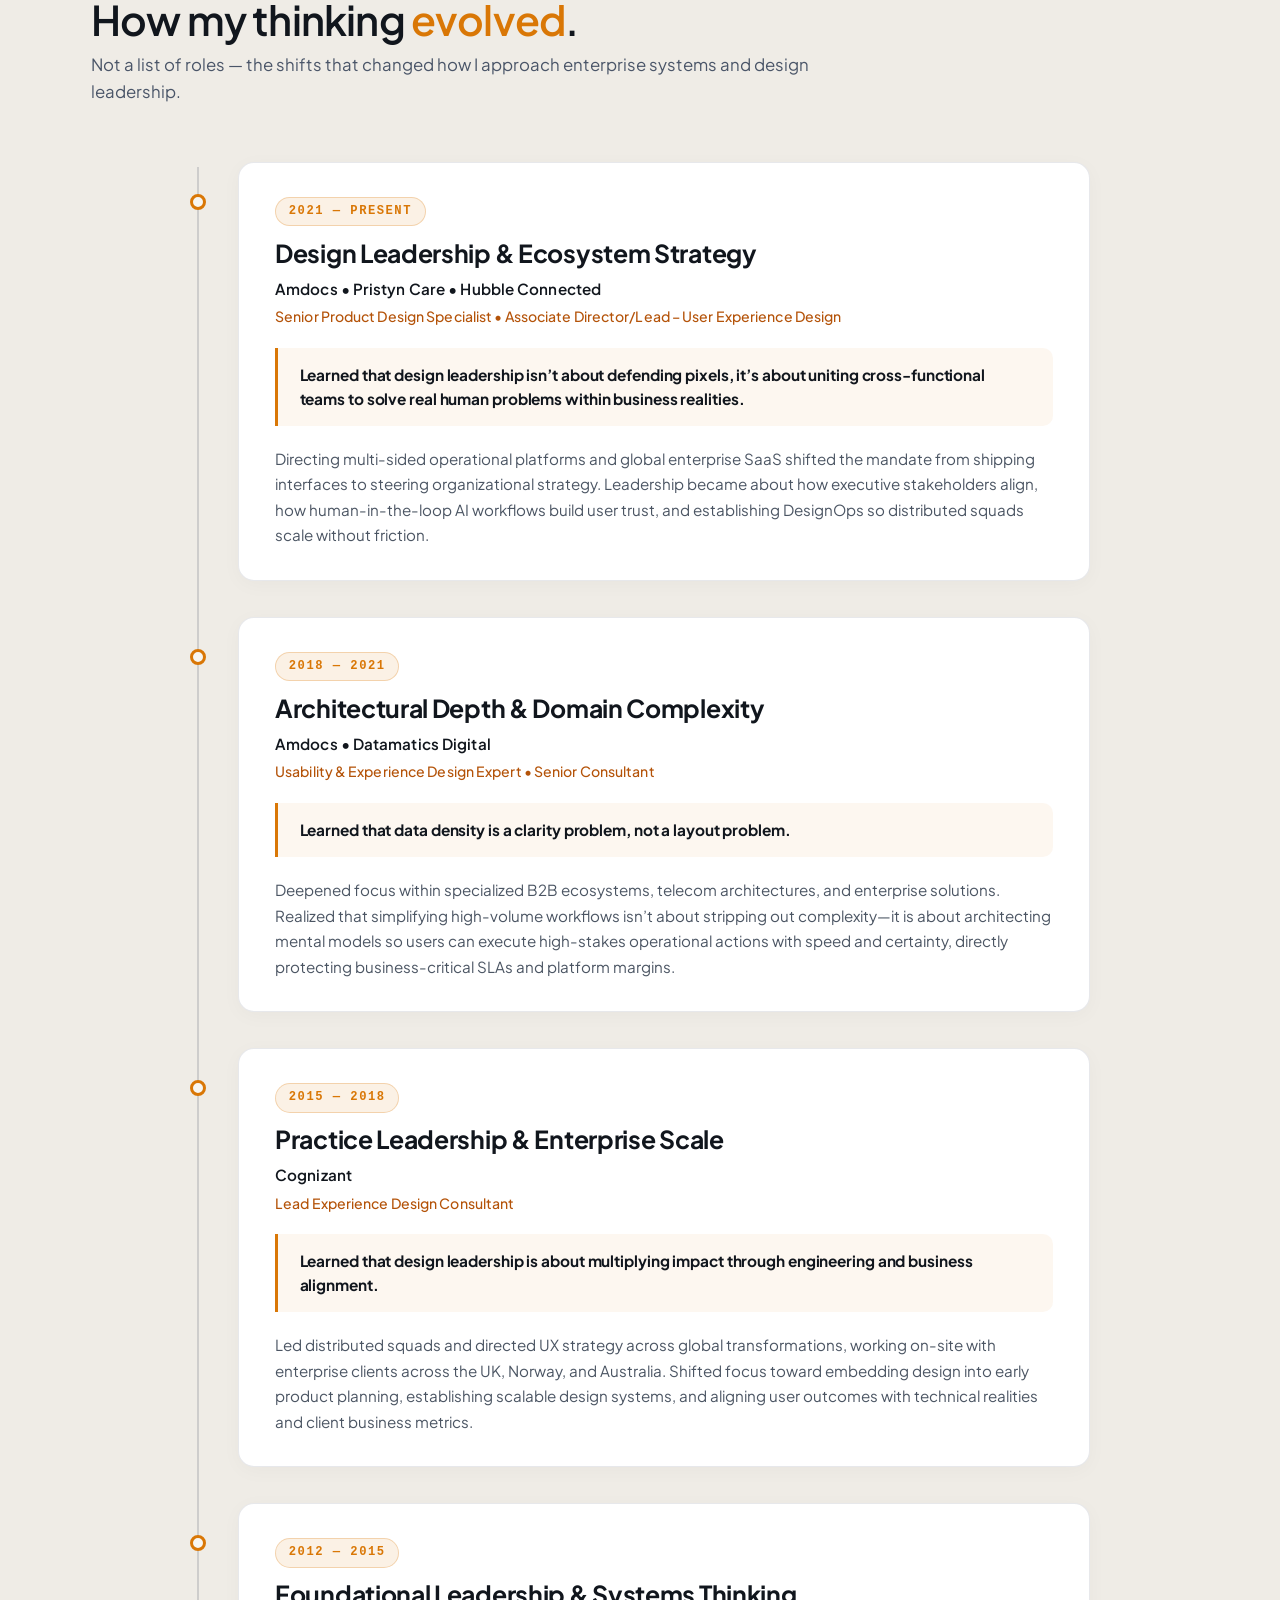
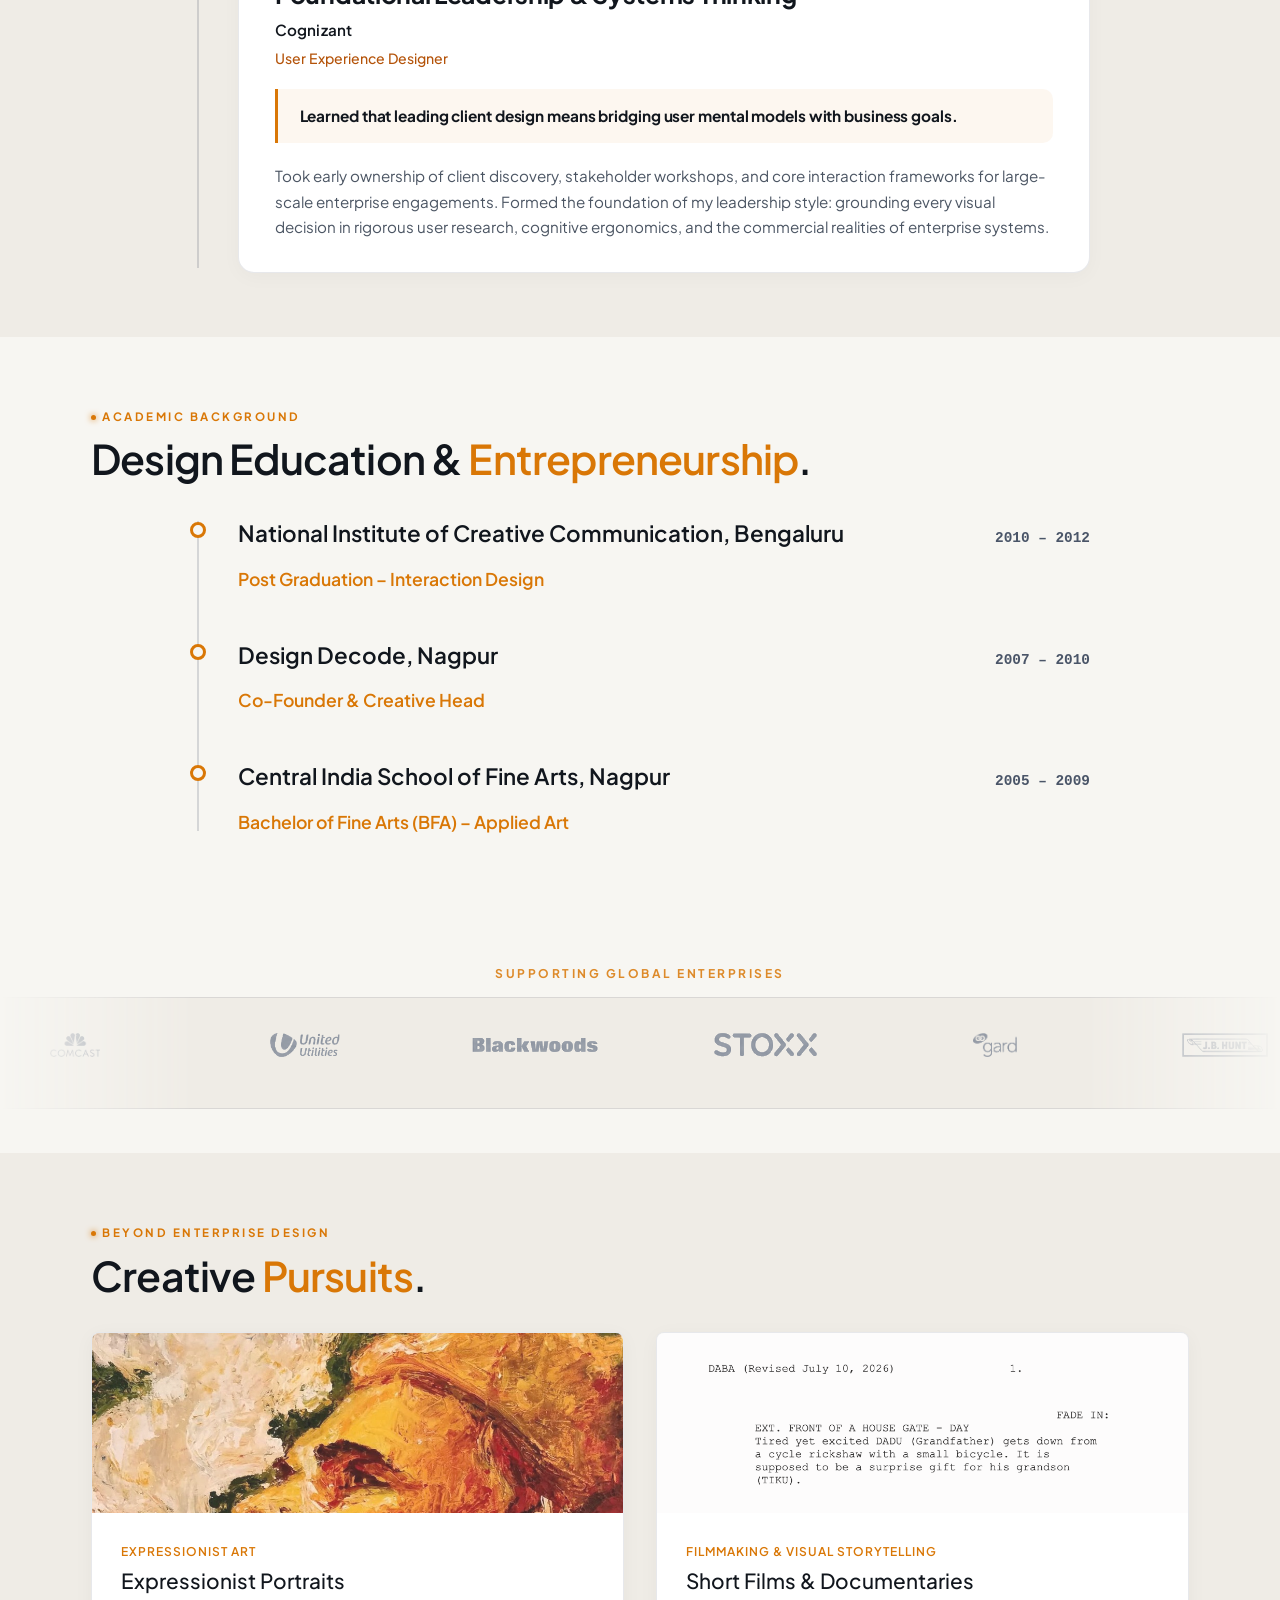
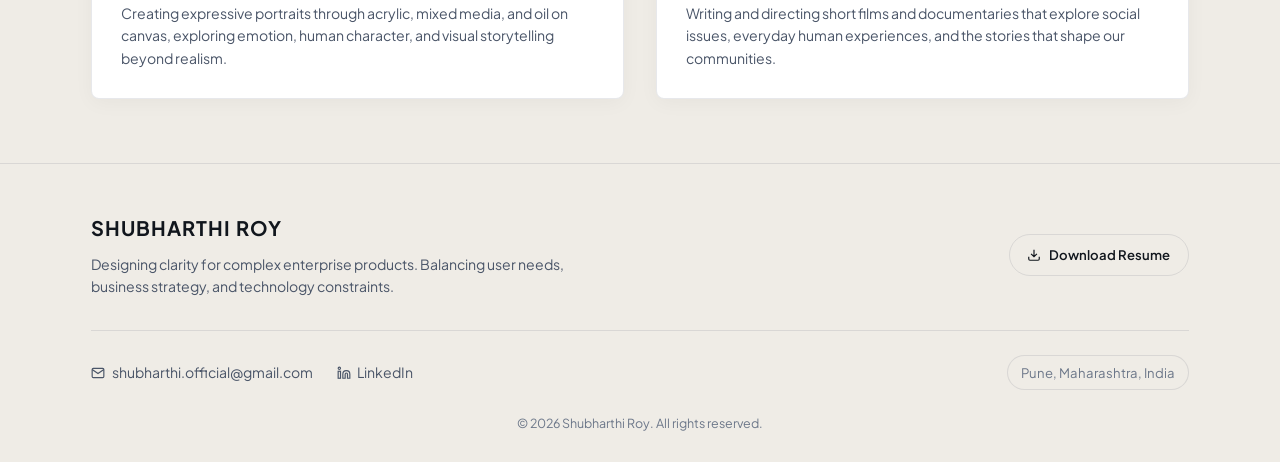
==== commit 0fa0b326: "Updates" ====
--- a/index.html
+++ b/index.html
@@ -1,5 +1,5 @@
 <!DOCTYPE html>
-<html lang="en" data-theme="dark">
+<html lang="en" data-theme="light">
 <head>
     <meta charset="UTF-8">
     <meta name="viewport" content="width=device-width, initial-scale=1.0">
@@ -21,10 +21,10 @@
     <meta property="og:url" content="https://shubharthi.design">
     
     <script>
-        const theme = localStorage.getItem('theme') || 'dark';
+        const theme = localStorage.getItem('theme') || 'light';
         document.documentElement.setAttribute('data-theme', theme);
     </script>
-    <link rel="stylesheet" href="css/style.css?v=41.0">
+    <link rel="stylesheet" href="css/style.css?v=42.0">
     <link rel="stylesheet" href="css/about.css?v=41.0">
     <link rel="stylesheet" href="css/work.css?v=41.0">
     <link rel="stylesheet" href="css/v2-motion.css?v=41.0">
@@ -55,13 +55,16 @@
                     <li><a href="#about">About</a></li>
                 </ul>
                 <button class="theme-toggle-btn" aria-label="Toggle light/dark theme" title="Toggle theme">
-                    <svg class="sun-icon" viewBox="0 0 24 24" fill="none" stroke="currentColor" stroke-width="2"><circle cx="12" cy="12" r="5"/><line x1="12" y1="1" x2="12" y2="3"/><line x1="12" y1="21" x2="12" y2="23"/><line x1="4.22" y1="4.22" x2="5.64" y2="5.64"/><line x1="18.36" y1="18.36" x2="19.78" y2="19.78"/><line x1="1" y1="12" x2="3" y2="12"/><line x1="21" y1="12" x2="23" y2="12"/><line x1="4.22" y1="19.78" x2="5.64" y2="18.36"/><line x1="18.36" y1="5.64" x2="19.78" y2="4.22"/></svg>
-                    <svg class="moon-icon" viewBox="0 0 24 24" fill="none" stroke="currentColor" stroke-width="2" style="display:none;"><path d="M21 12.79A9 9 0 1 1 11.21 3 7 7 0 0 0 21 12.79z"/></svg>
+                    <svg class="sun-icon" viewBox="0 0 24 24" fill="none" stroke="currentColor" stroke-width="2" style="display:none;"><circle cx="12" cy="12" r="5"/><line x1="12" y1="1" x2="12" y2="3"/><line x1="12" y1="21" x2="12" y2="23"/><line x1="4.22" y1="4.22" x2="5.64" y2="5.64"/><line x1="18.36" y1="18.36" x2="19.78" y2="19.78"/><line x1="1" y1="12" x2="3" y2="12"/><line x1="21" y1="12" x2="23" y2="12"/><line x1="4.22" y1="19.78" x2="5.64" y2="18.36"/><line x1="18.36" y1="5.64" x2="19.78" y2="4.22"/></svg>
+                    <svg class="moon-icon" viewBox="0 0 24 24" fill="none" stroke="currentColor" stroke-width="2"><path d="M21 12.79A9 9 0 1 1 11.21 3 7 7 0 0 0 21 12.79z"/></svg>
                 </button>
                 <button class="mobile-nav-toggle" aria-label="Toggle navigation menu" aria-expanded="false">
-                    <span class="hamburger-bar"></span>
-                    <span class="hamburger-bar"></span>
-                    <span class="hamburger-bar"></span>
+                    <span class="hamburger-icon" aria-hidden="true">
+                        <span class="hamburger-bar"></span>
+                        <span class="hamburger-bar"></span>
+                        <span class="hamburger-bar"></span>
+                    </span>
+                    <span class="nav-toggle-label">MENU</span>
                 </button>
             </nav>
         </div>
@@ -349,72 +352,102 @@
         <!-- SECTION 5: EXPERIENCE -->
         <section id="experience" class="v2-section" style="scroll-margin-top: 75px; background: var(--bg-tertiary);">
             <div class="v2-container">
-                <div class="v2-section-header">
-                    <div class="v2-section-eyebrow reveal-text">Career History</div>
+                <div class="v2-section-header" style="max-width: 820px; margin-bottom: 3.5rem;">
+                    <div class="v2-section-eyebrow reveal-text">EXPERIENCE</div>
                     <h2 class="v2-section-title reveal-text delay-1">
-                        Professional <span>Experience</span>.
+                        How my thinking <span>evolved</span>.
                     </h2>
-                </div>
-
-                <div class="timeline reveal-up delay-2">
-                    <div class="timeline-item">
+                    <p class="v2-section-desc reveal-text delay-2" style="font-size: 1.05rem; color: var(--text-secondary); line-height: 1.6; margin-top: 0.5rem;">
+                        Not a list of roles &mdash; the shifts that changed how I approach enterprise systems and design leadership.
+                    </p>
+                </div>
+
+                <div class="timeline evolution-timeline reveal-up delay-2">
+                    
+                    <!-- Timeline Block 1 -->
+                    <div class="timeline-item timeline-evolution-item">
                         <div class="timeline-dot"></div>
-                        <div class="timeline-meta">
-                            <div class="timeline-company">Amdocs</div>
-                            <div class="timeline-date">Nov 2022 – Jul 2026</div>
-                        </div>
-                        <div class="timeline-role">Senior Product Design Specialist – Experience Design</div>
-                    </div>
-
-                    <div class="timeline-item">
+                        <div class="timeline-evolution-card">
+                            <div class="timeline-evolution-header">
+                                <span class="timeline-evolution-year">2021 &mdash; PRESENT</span>
+                            </div>
+                            <h3 class="timeline-evolution-title">Design Leadership &amp; Ecosystem Strategy</h3>
+                            <div class="timeline-evolution-meta">
+                                <div class="timeline-evolution-orgs">Amdocs &bull; Pristyn Care &bull; Hubble Connected</div>
+                                <div class="timeline-evolution-roles">Senior Product Design Specialist &bull; Associate Director/Lead &ndash; User Experience Design</div>
+                            </div>
+                            <div class="timeline-evolution-takeaway">
+                                <strong>Learned that design leadership isn’t about defending pixels, it’s about uniting cross-functional teams to solve real human problems within business realities.</strong>
+                            </div>
+                            <p class="timeline-evolution-narrative">
+                                Directing multi-sided operational platforms and global enterprise SaaS shifted the mandate from shipping interfaces to steering organizational strategy. Leadership became about how executive stakeholders align, how human-in-the-loop AI workflows build user trust, and establishing DesignOps so distributed squads scale without friction.
+                            </p>
+                        </div>
+                    </div>
+
+                    <!-- Timeline Block 2 -->
+                    <div class="timeline-item timeline-evolution-item">
                         <div class="timeline-dot"></div>
-                        <div class="timeline-meta">
-                            <div class="timeline-company">Pristyn Care</div>
-                            <div class="timeline-date">May 2022 – Oct 2022</div>
-                        </div>
-                        <div class="timeline-role">Associate Director – UX Design, Products</div>
-                    </div>
-
-                    <div class="timeline-item">
+                        <div class="timeline-evolution-card">
+                            <div class="timeline-evolution-header">
+                                <span class="timeline-evolution-year">2018 &mdash; 2021</span>
+                            </div>
+                            <h3 class="timeline-evolution-title">Architectural Depth &amp; Domain Complexity</h3>
+                            <div class="timeline-evolution-meta">
+                                <div class="timeline-evolution-orgs">Amdocs &bull; Datamatics Digital</div>
+                                <div class="timeline-evolution-roles">Usability &amp; Experience Design Expert &bull; Senior Consultant</div>
+                            </div>
+                            <div class="timeline-evolution-takeaway">
+                                <strong>Learned that data density is a clarity problem, not a layout problem.</strong>
+                            </div>
+                            <p class="timeline-evolution-narrative">
+                                Deepened focus within specialized B2B ecosystems, telecom architectures, and enterprise solutions. Realized that simplifying high-volume workflows isn’t about stripping out complexity&mdash;it is about architecting mental models so users can execute high-stakes operational actions with speed and certainty, directly protecting business-critical SLAs and platform margins.
+                            </p>
+                        </div>
+                    </div>
+
+                    <!-- Timeline Block 3 -->
+                    <div class="timeline-item timeline-evolution-item">
                         <div class="timeline-dot"></div>
-                        <div class="timeline-meta">
-                            <div class="timeline-company">Hubble Connected</div>
-                            <div class="timeline-date">Sep 2021 – May 2022</div>
-                        </div>
-                        <div class="timeline-role">Head of UX Design</div>
-                    </div>
-
-                    <div class="timeline-item">
+                        <div class="timeline-evolution-card">
+                            <div class="timeline-evolution-header">
+                                <span class="timeline-evolution-year">2015 &mdash; 2018</span>
+                            </div>
+                            <h3 class="timeline-evolution-title">Practice Leadership &amp; Enterprise Scale</h3>
+                            <div class="timeline-evolution-meta">
+                                <div class="timeline-evolution-orgs">Cognizant</div>
+                                <div class="timeline-evolution-roles">Lead Experience Design Consultant</div>
+                            </div>
+                            <div class="timeline-evolution-takeaway">
+                                <strong>Learned that design leadership is about multiplying impact through engineering and business alignment.</strong>
+                            </div>
+                            <p class="timeline-evolution-narrative">
+                                Led distributed squads and directed UX strategy across global transformations, working on-site with enterprise clients across the UK, Norway, and Australia. Shifted focus toward embedding design into early product planning, establishing scalable design systems, and aligning user outcomes with technical realities and client business metrics.
+                            </p>
+                        </div>
+                    </div>
+
+                    <!-- Timeline Block 4 -->
+                    <div class="timeline-item timeline-evolution-item">
                         <div class="timeline-dot"></div>
-                        <div class="timeline-meta">
-                            <div class="timeline-company">Amdocs – Experience Design Center</div>
-                            <div class="timeline-date">Jul 2019 – Aug 2021</div>
-                        </div>
-                        <div class="timeline-role">Usability &amp; Experience Design Expert</div>
-                    </div>
-
-                    <div class="timeline-item">
-                        <div class="timeline-dot"></div>
-                        <div class="timeline-meta">
-                            <div class="timeline-company">Datamatics Digital</div>
-                            <div class="timeline-date">Oct 2018 – Jun 2019</div>
-                        </div>
-                        <div class="timeline-role">Senior Consultant - Experience Design</div>
-                    </div>
-
-                    <div class="timeline-item">
-                        <div class="timeline-dot"></div>
-                        <div class="timeline-meta">
-                            <div class="timeline-company">Cognizant</div>
-                            <div class="timeline-date">Sep 2012 – Oct 2018</div>
-                        </div>
-                        <div class="timeline-role" style="margin-bottom: 0.5rem;">
-                            Lead Experience Design Consultant <span style="font-size: 0.85rem; color: var(--text-secondary); margin-left: 0.5rem; font-weight: normal;">(Jun 2015 – Oct 2018)</span>
-                        </div>
-                        <div class="timeline-role">
-                            User Experience Designer <span style="font-size: 0.85rem; color: var(--text-secondary); margin-left: 0.5rem; font-weight: normal;">(Sep 2012 – May 2015)</span>
-                        </div>
-                    </div>
+                        <div class="timeline-evolution-card">
+                            <div class="timeline-evolution-header">
+                                <span class="timeline-evolution-year">2012 &mdash; 2015</span>
+                            </div>
+                            <h3 class="timeline-evolution-title">Foundational Leadership &amp; Systems Thinking</h3>
+                            <div class="timeline-evolution-meta">
+                                <div class="timeline-evolution-orgs">Cognizant</div>
+                                <div class="timeline-evolution-roles">User Experience Designer</div>
+                            </div>
+                            <div class="timeline-evolution-takeaway">
+                                <strong>Learned that leading client design means bridging user mental models with business goals.</strong>
+                            </div>
+                            <p class="timeline-evolution-narrative">
+                                Took early ownership of client discovery, stakeholder workshops, and core interaction frameworks for large-scale enterprise engagements. Formed the foundation of my leadership style: grounding every visual decision in rigorous user research, cognitive ergonomics, and the commercial realities of enterprise systems.
+                            </p>
+                        </div>
+                    </div>
+
                 </div>
             </div>
         </section>
@@ -611,7 +644,7 @@
     </footer>
 
     <!-- JS scripts -->
-    <script src="js/app.js?v=41.0"></script>
+    <script src="js/app.js?v=42.0"></script>
     <script src="js/cred-motion.js?v=41.0"></script>
 </body>
 </html>
--- a/css/style.css
+++ b/css/style.css
@@ -5,8 +5,37 @@
 
 @import url('https://fonts.googleapis.com/css2?family=Lora:ital,wght@0,400;0,500;0,600;0,700;1,400;1,500&family=Plus+Jakarta+Sans:wght@300;400;500;600;700&display=swap');
 
-/* --- Root variables (Dark Mode System Default) --- */
-:root, [data-theme="dark"] {
+/* --- Root variables (Light Mode System Default) --- */
+:root, [data-theme="light"] {
+    --bg-primary: #f7f6f2;       /* Warm editorial off-white / alabaster */
+    --bg-secondary: #ffffff;     /* Clean crisp white for primary cards */
+    --bg-tertiary: #efece6;      /* Soft warm neutral surface for sections/containers */
+    --card-border: rgba(20, 33, 61, 0.1); /* Subtle neutral border */
+    
+    --text-primary: #11161d;     /* Deep charcoal / dark navy for crisp primary typography */
+    --text-secondary: #4a5568;   /* Muted slate gray for long-form reading */
+    --text-tertiary: #6c7789;    /* Crisp slate silver for labels and metadata */
+    
+    --accent-gold: #d97706;      /* Warm amber orange with high light-mode contrast */
+    --accent-blue: #efece6;
+    --accent-terracotta: #d97706;
+    --accent-gradient: linear-gradient(135deg, #d97706, #11161d);
+    --card-hover-shadow: rgba(217, 119, 6, 0.12);
+    --card-hover-bg: #f5f2eb;
+    
+    --cursor-color: rgba(217, 119, 6, 0.15);
+    --cursor-border: #d97706;
+    
+    --font-serif-hero: 'Lora', Georgia, serif;
+    --font-heading: 'Plus Jakarta Sans', system-ui, -apple-system, sans-serif;
+    --font-body: 'Plus Jakarta Sans', system-ui, -apple-system, sans-serif;
+    
+    --transition-smooth: all 0.5s cubic-bezier(0.16, 1, 0.3, 1);
+    --transition-snappy: all 0.2s ease-out;
+}
+
+/* --- Dark Mode Tokens --- */
+[data-theme="dark"] {
     --bg-primary: #111315;       /* Deep Charcoal #111315 background layer */
     --bg-secondary: #14213d;     /* Oxford Blue for cards and containers */
     --bg-tertiary: #0a1120;      /* Dark Oxford Blue for section contrast */
@@ -26,35 +55,6 @@
     
     --cursor-color: rgba(252, 163, 17, 0.2);
     --cursor-border: #fca311;
-    
-    --font-serif-hero: 'Lora', Georgia, serif;
-    --font-heading: 'Plus Jakarta Sans', system-ui, -apple-system, sans-serif;
-    --font-body: 'Plus Jakarta Sans', system-ui, -apple-system, sans-serif;
-    
-    --transition-smooth: all 0.5s cubic-bezier(0.16, 1, 0.3, 1);
-    --transition-snappy: all 0.2s ease-out;
-}
-
-/* --- Light Mode Tokens --- */
-[data-theme="light"] {
-    --bg-primary: #f7f6f2;       /* Warm editorial off-white / alabaster */
-    --bg-secondary: #ffffff;     /* Clean crisp white for primary cards */
-    --bg-tertiary: #efece6;      /* Soft warm neutral surface for sections/containers */
-    --card-border: rgba(20, 33, 61, 0.1); /* Subtle neutral border */
-    
-    --text-primary: #11161d;     /* Deep charcoal / dark navy for crisp primary typography */
-    --text-secondary: #4a5568;   /* Muted slate gray for long-form reading */
-    --text-tertiary: #6c7789;    /* Crisp slate silver for labels and metadata */
-    
-    --accent-gold: #d97706;      /* Warm amber orange with high light-mode contrast */
-    --accent-blue: #efece6;
-    --accent-terracotta: #d97706;
-    --accent-gradient: linear-gradient(135deg, #d97706, #11161d);
-    --card-hover-shadow: rgba(217, 119, 6, 0.12);
-    --card-hover-bg: #f5f2eb;
-    
-    --cursor-color: rgba(217, 119, 6, 0.15);
-    --cursor-border: #d97706;
 }
 
 /* --- Reset & Global --- */
@@ -987,6 +987,202 @@
     color: var(--accent-terracotta);
 }
 
+/* --- Evolutionary Experience Narrative Timeline --- */
+.evolution-timeline {
+    max-width: 900px;
+    margin: 0 auto;
+}
+
+.timeline-evolution-item {
+    position: relative;
+    margin-bottom: 2.25rem;
+}
+
+.timeline-evolution-item:last-child {
+    margin-bottom: 0;
+}
+
+.timeline-evolution-item .timeline-dot {
+    position: absolute;
+    left: -3rem;
+    top: 2rem;
+    width: 16px;
+    height: 16px;
+    border-radius: 50%;
+    background-color: var(--bg-primary);
+    border: 3px solid var(--accent-gold);
+    z-index: 2;
+    transition: var(--transition-smooth);
+}
+
+.timeline-evolution-item:hover .timeline-dot {
+    background-color: var(--accent-gold);
+    transform: scale(1.25);
+    box-shadow: 0 0 14px rgba(252, 163, 17, 0.4);
+}
+
+.timeline-evolution-card {
+    background: var(--bg-secondary);
+    border: 1px solid var(--card-border);
+    border-radius: 16px;
+    padding: 2rem 2.25rem;
+    transition: border-color 0.3s ease, transform 0.3s ease, box-shadow 0.3s ease;
+}
+
+.timeline-evolution-card:hover {
+    border-color: var(--card-border-hover);
+    transform: translateY(-2px);
+    box-shadow: 0 12px 32px rgba(0, 0, 0, 0.28);
+}
+
+.timeline-evolution-header {
+    margin-bottom: 0.65rem;
+}
+
+.timeline-evolution-year {
+    display: inline-block;
+    font-family: var(--font-mono, monospace);
+    font-size: 0.76rem;
+    font-weight: 700;
+    text-transform: uppercase;
+    letter-spacing: 1.5px;
+    color: var(--accent-gold);
+    background: rgba(252, 163, 17, 0.1);
+    border: 1px solid rgba(252, 163, 17, 0.25);
+    padding: 0.25rem 0.8rem;
+    border-radius: 100px;
+}
+
+.timeline-evolution-title {
+    font-size: clamp(1.25rem, 2.3vw, 1.55rem);
+    font-weight: 700;
+    color: var(--text-primary);
+    margin: 0 0 0.5rem 0;
+    line-height: 1.3;
+    letter-spacing: -0.3px;
+}
+
+.timeline-evolution-meta {
+    margin-bottom: 1.15rem;
+    display: flex;
+    flex-direction: column;
+    gap: 0.25rem;
+}
+
+.timeline-evolution-orgs {
+    font-size: 0.95rem;
+    font-weight: 600;
+    color: var(--text-primary);
+    letter-spacing: 0.1px;
+}
+
+.timeline-evolution-roles {
+    font-size: 0.88rem;
+    font-weight: 500;
+    color: var(--accent-gold);
+    letter-spacing: 0.1px;
+}
+
+.timeline-evolution-takeaway {
+    background: rgba(252, 163, 17, 0.05);
+    border-left: 3px solid var(--accent-gold);
+    border-radius: 0 10px 10px 0;
+    padding: 0.95rem 1.35rem;
+    margin: 1.25rem 0;
+}
+
+.timeline-evolution-takeaway strong {
+    display: block;
+    font-size: 0.96rem;
+    font-weight: 700;
+    color: var(--text-primary);
+    line-height: 1.55;
+    letter-spacing: -0.1px;
+}
+
+.timeline-evolution-narrative {
+    font-size: 0.95rem;
+    color: var(--text-secondary);
+    line-height: 1.68;
+    margin: 0;
+}
+
+/* Light Mode Overrides for Evolution Timeline */
+[data-theme="light"] .timeline-evolution-card {
+    background: #ffffff;
+    border-color: rgba(20, 33, 61, 0.1);
+    box-shadow: 0 4px 20px rgba(0, 0, 0, 0.03);
+}
+
+[data-theme="light"] .timeline-evolution-card:hover {
+    border-color: rgba(217, 119, 6, 0.4);
+    box-shadow: 0 12px 28px rgba(0, 0, 0, 0.07);
+}
+
+[data-theme="light"] .timeline-evolution-item .timeline-dot {
+    background-color: #ffffff;
+    border-color: var(--accent-gold);
+}
+
+[data-theme="light"] .timeline-evolution-item:hover .timeline-dot {
+    background-color: var(--accent-gold);
+    box-shadow: 0 0 12px rgba(217, 119, 6, 0.4);
+}
+
+[data-theme="light"] .timeline-evolution-year {
+    background: rgba(217, 119, 6, 0.1);
+    border-color: rgba(217, 119, 6, 0.25);
+    color: var(--accent-gold);
+}
+
+[data-theme="light"] .timeline-evolution-title {
+    color: #11161d;
+}
+
+[data-theme="light"] .timeline-evolution-orgs {
+    color: #11161d;
+}
+
+[data-theme="light"] .timeline-evolution-roles {
+    color: #b45309;
+}
+
+[data-theme="light"] .timeline-evolution-takeaway {
+    background: rgba(217, 119, 6, 0.06);
+    border-left-color: var(--accent-gold);
+}
+
+[data-theme="light"] .timeline-evolution-takeaway strong {
+    color: #11161d;
+}
+
+[data-theme="light"] .timeline-evolution-narrative {
+    color: #4b5563;
+}
+
+@media (max-width: 600px) {
+    .evolution-timeline {
+        padding-left: 2rem;
+    }
+    .evolution-timeline::before {
+        left: 4px;
+    }
+    .timeline-evolution-item .timeline-dot {
+        left: -2rem;
+        top: 1.4rem;
+        width: 12px;
+        height: 12px;
+        border-width: 2px;
+    }
+    .timeline-evolution-card {
+        padding: 1.35rem 1.25rem;
+    }
+    .timeline-evolution-takeaway {
+        padding: 0.8rem 1rem;
+        margin: 1rem 0;
+    }
+}
+
 /* --- Creative Practice / Art Gallery --- */
 .art-gallery-wrap {
     overflow-x: auto;
@@ -1896,24 +2092,54 @@
    ========================================== */
 .mobile-nav-toggle {
     display: none; /* Hidden on desktop */
+    align-items: center;
+    gap: 0.5rem;
     background: none;
     border: none;
     cursor: pointer;
+    padding: 0.5rem 0.65rem;
+    min-height: 44px;
+    min-width: 44px;
+    z-index: 1001;
+    position: relative;
+    border-radius: 6px;
+    color: var(--text-primary);
+    transition: color 0.25s ease, opacity 0.25s ease, background-color 0.25s ease;
+    -webkit-tap-highlight-color: transparent;
+}
+
+.mobile-nav-toggle:hover {
+    color: var(--accent-gold);
+}
+
+.hamburger-icon {
+    display: flex;
     flex-direction: column;
     justify-content: space-between;
-    width: 24px;
-    height: 16px;
-    padding: 0;
-    z-index: 1001;
+    width: 18px;
+    height: 12px;
     position: relative;
-}
-
-.mobile-nav-toggle .hamburger-bar {
+    flex-shrink: 0;
+}
+
+.hamburger-bar {
     width: 100%;
     height: 2px;
-    background-color: var(--text-primary);
+    background-color: currentColor;
+    border-radius: 1px;
     transition: all 0.3s cubic-bezier(0.4, 0, 0.2, 1);
     transform-origin: center;
+}
+
+.nav-toggle-label {
+    font-size: 0.72rem;
+    font-weight: 600;
+    letter-spacing: 1.5px;
+    text-transform: uppercase;
+    color: currentColor;
+    line-height: 1;
+    transition: color 0.25s ease, opacity 0.2s ease, transform 0.2s ease;
+    user-select: none;
 }
 
 @media (max-width: 768px) {
@@ -1931,13 +2157,13 @@
     }
 
     .mobile-nav-toggle {
-        display: flex !important; /* Show on mobile */
+        display: inline-flex !important; /* Show on mobile */
         z-index: 1001;
         margin-left: auto;
     }
 
     nav {
-        gap: 1.2rem;
+        gap: 0.85rem;
         display: flex;
         align-items: center;
     }
@@ -1974,7 +2200,7 @@
 
     /* Transform hamburger into X when active */
     .mobile-nav-toggle.active .hamburger-bar:nth-child(1) {
-        transform: translateY(7px) rotate(45deg);
+        transform: translateY(5px) rotate(45deg);
     }
 
     .mobile-nav-toggle.active .hamburger-bar:nth-child(2) {
@@ -1983,7 +2209,7 @@
     }
 
     .mobile-nav-toggle.active .hamburger-bar:nth-child(3) {
-        transform: translateY(-7px) rotate(-45deg);
+        transform: translateY(-5px) rotate(-45deg);
     }
 }
 
--- a/css/v2-motion.css
+++ b/css/v2-motion.css
@@ -12,8 +12,6 @@
     --v2-card-bg-glass: rgba(20, 33, 61, 0.7);
     --v2-card-border-glow: rgba(252, 163, 17, 0.35);
     --v2-card-shadow-elevated: 0 16px 36px -12px rgba(0, 0, 0, 0.7), 0 0 20px rgba(252, 163, 17, 0.1);
-}
-
 }
 
 /* --- Section Rhythm & Spacing --- */
